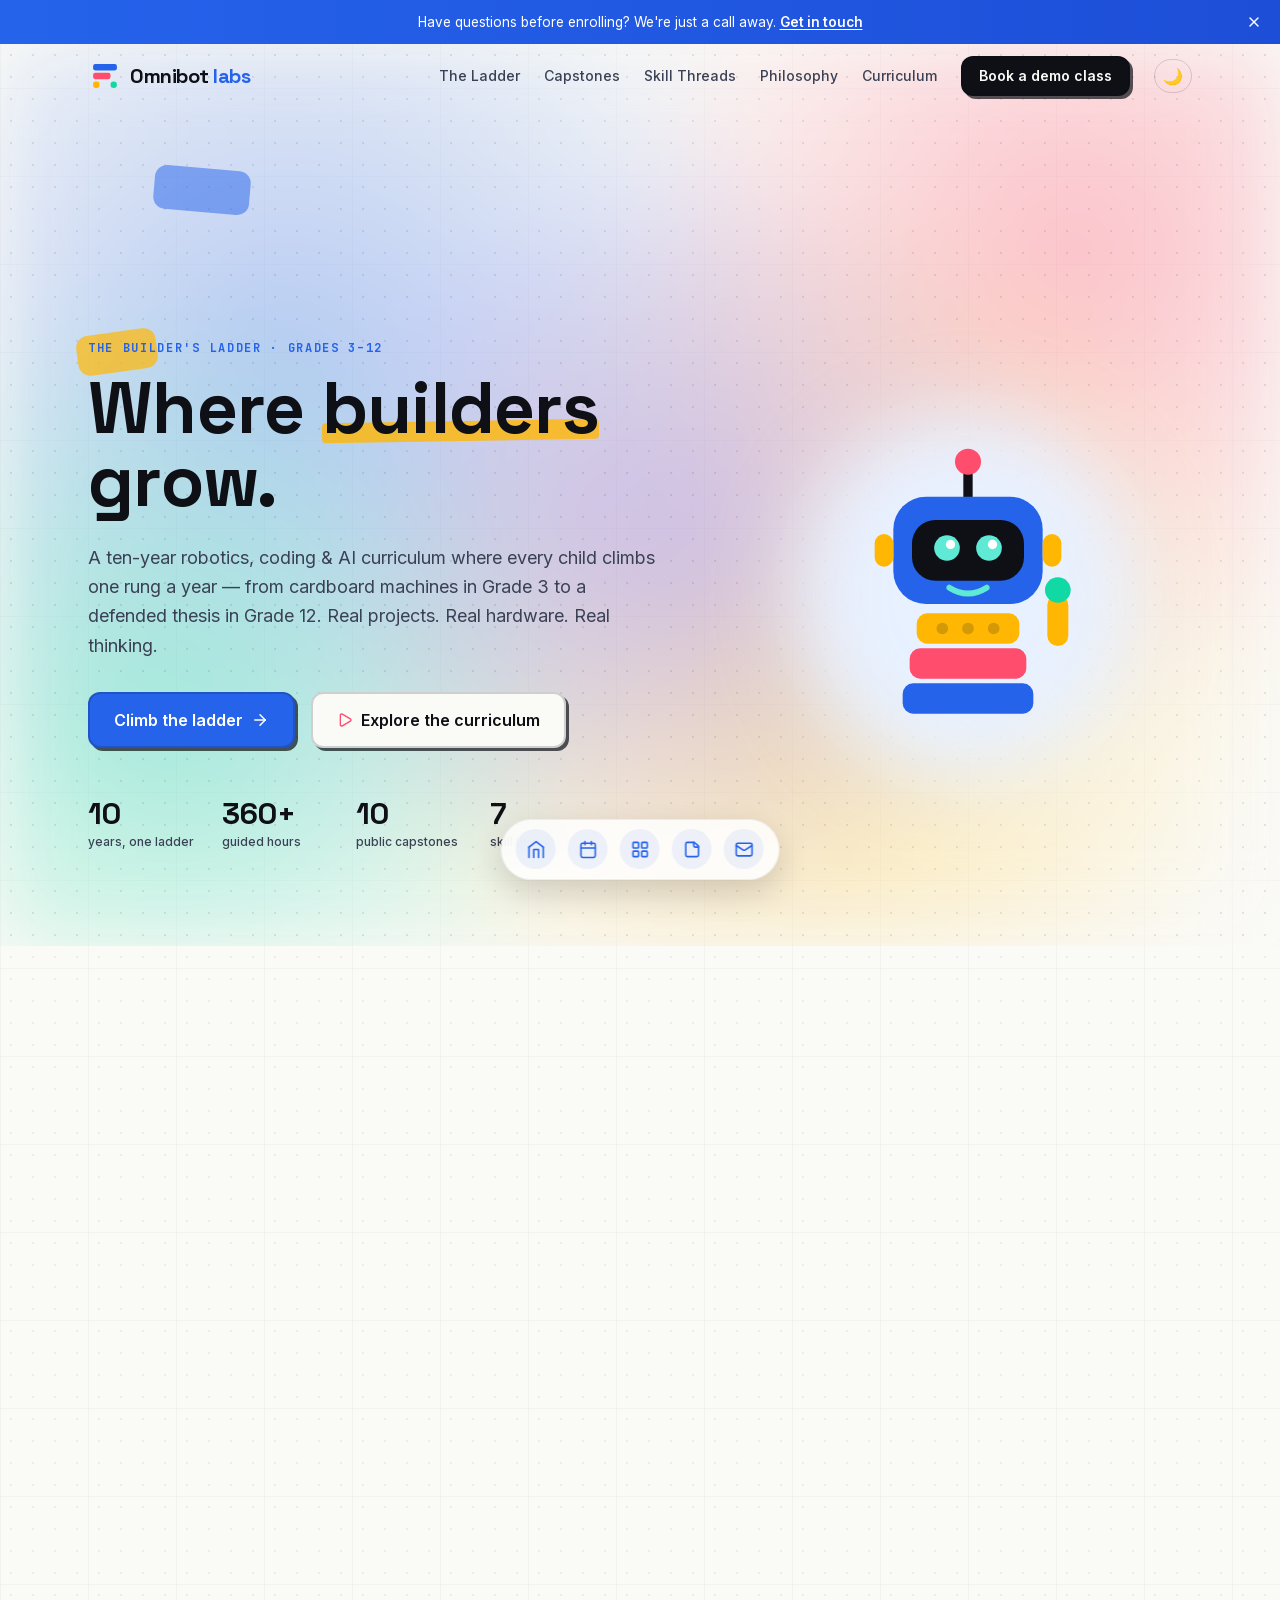
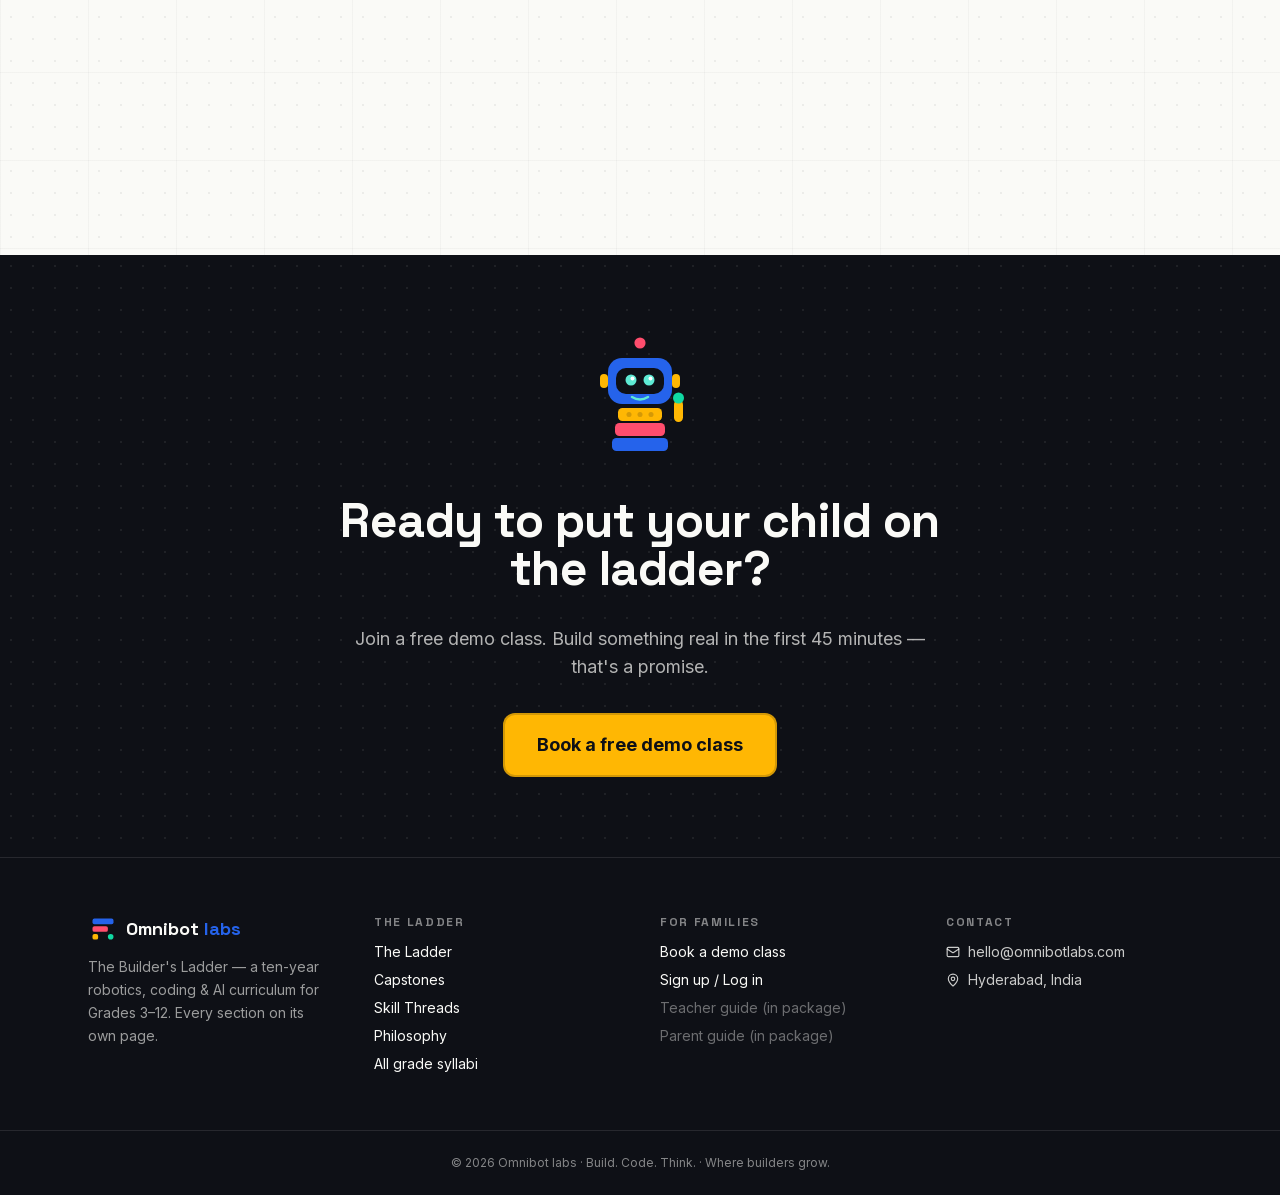
==== index.html @ ffc51681 "Deploy Omnibot Labs static site to GitHub Pages" ====
<!DOCTYPE html><html lang="en" class="__variable_f367f3 __variable_dd5b2f __variable_3c557b"><head><link rel="stylesheet" href="_next/static/css/2616ca26a6204063.css" data-precedence="next"><script src="_next/static/chunks/4bd1b696-c023c6e3521b1417.js" async=""></script><script src="_next/static/chunks/255-3981a3d1f3561bd8.js" async=""></script><script src="_next/static/chunks/main-app-8325d46b281e2127.js" async=""></script><script src="_next/static/chunks/994-e4ec6fe8ed0c762d.js" async=""></script><script src="_next/static/chunks/928-988fe9138e2d88b1.js" async=""></script><script src="_next/static/chunks/app/page-745e4ac3ae5cdc16.js" async=""></script><script src="_next/static/chunks/polyfills-42372ed130431b0a.js" nomodule=""></script><meta charset="utf-8"><meta name="viewport" content="width=device-width, initial-scale=1"><meta name="next-size-adjust" content=""><title>Omnibot labs — Where builders grow</title><meta name="description" content="The Builder's Ladder: a ten-year, project-based curriculum in robotics, coding, and AI for Grades 3–12. One rung a year, from cardboard machines to a defended thesis."><meta property="og:title" content="Omnibot labs — Where builders grow"><meta property="og:description" content="A ten-year, project-based robotics, coding &amp; AI curriculum for Grades 3–12."><meta property="og:type" content="website"><meta name="twitter:card" content="summary"><meta name="twitter:title" content="Omnibot labs — Where builders grow"><meta name="twitter:description" content="A ten-year, project-based robotics, coding &amp; AI curriculum for Grades 3–12."></head><body><script src="_next/static/chunks/webpack-8acbc0c32d87987b.js" id="_R_" async=""></script><script>(self.__next_f=self.__next_f||[]).push([0])</script><script>self.__next_f.push([1,"1:\"$Sreact.fragment\"\n2:I[9766,[],\"\"]\n3:I[8924,[],\"\"]\n4:I[2083,[\"994\",\"static/chunks/994-e4ec6fe8ed0c762d.js\",\"928\",\"static/chunks/928-988fe9138e2d88b1.js\",\"974\",\"static/chunks/app/page-745e4ac3ae5cdc16.js\"],\"Navbar\"]\n5:I[4056,[\"994\",\"static/chunks/994-e4ec6fe8ed0c762d.js\",\"928\",\"static/chunks/928-988fe9138e2d88b1.js\",\"974\",\"static/chunks/app/page-745e4ac3ae5cdc16.js\"],\"Hero\"]\n6:I[45,[\"994\",\"static/chunks/994-e4ec6fe8ed0c762d.js\",\"928\",\"static/chunks/928-988fe9138e2d88b1.js\",\"974\",\"static/chunks/app/page-745e4ac3ae5cdc16.js\"],\"default\"]\n11:I[7150,[],\"\"]\n:HL[\"/_next/static/media/36966cca54120369-s.p.woff2\",\"font\",{\"crossOrigin\":\"\",\"type\":\"font/woff2\"}]\n:HL[\"/_next/static/media/bb3ef058b751a6ad-s.p.woff2\",\"font\",{\"crossOrigin\":\"\",\"type\":\"font/woff2\"}]\n:HL[\"/_next/static/media/e4af272ccee01ff0-s.p.woff2\",\"font\",{\"crossOrigin\":\"\",\"type\":\"font/woff2\"}]\n:HL[\"/_next/static/css/2616ca26a6204063.css\",\"style\"]\n"])</script><script>self.__next_f.push([1,"0:{\"P\":null,\"b\":\"CKjxOpUQmmUmgqZlaySxe\",\"p\":\"\",\"c\":[\"\",\"\"],\"i\":false,\"f\":[[[\"\",{\"children\":[\"__PAGE__\",{}]},\"$undefined\",\"$undefined\",true],[\"\",[\"$\",\"$1\",\"c\",{\"children\":[[[\"$\",\"link\",\"0\",{\"rel\":\"stylesheet\",\"href\":\"/_next/static/css/2616ca26a6204063.css\",\"precedence\":\"next\",\"crossOrigin\":\"$undefined\",\"nonce\":\"$undefined\"}]],[\"$\",\"html\",null,{\"lang\":\"en\",\"className\":\"__variable_f367f3 __variable_dd5b2f __variable_3c557b\",\"children\":[\"$\",\"body\",null,{\"children\":[\"$\",\"$L2\",null,{\"parallelRouterKey\":\"children\",\"error\":\"$undefined\",\"errorStyles\":\"$undefined\",\"errorScripts\":\"$undefined\",\"template\":[\"$\",\"$L3\",null,{}],\"templateStyles\":\"$undefined\",\"templateScripts\":\"$undefined\",\"notFound\":[[[\"$\",\"title\",null,{\"children\":\"404: This page could not be found.\"}],[\"$\",\"div\",null,{\"style\":{\"fontFamily\":\"system-ui,\\\"Segoe UI\\\",Roboto,Helvetica,Arial,sans-serif,\\\"Apple Color Emoji\\\",\\\"Segoe UI Emoji\\\"\",\"height\":\"100vh\",\"textAlign\":\"center\",\"display\":\"flex\",\"flexDirection\":\"column\",\"alignItems\":\"center\",\"justifyContent\":\"center\"},\"children\":[\"$\",\"div\",null,{\"children\":[[\"$\",\"style\",null,{\"dangerouslySetInnerHTML\":{\"__html\":\"body{color:#000;background:#fff;margin:0}.next-error-h1{border-right:1px solid rgba(0,0,0,.3)}@media (prefers-color-scheme:dark){body{color:#fff;background:#000}.next-error-h1{border-right:1px solid rgba(255,255,255,.3)}}\"}}],[\"$\",\"h1\",null,{\"className\":\"next-error-h1\",\"style\":{\"display\":\"inline-block\",\"margin\":\"0 20px 0 0\",\"padding\":\"0 23px 0 0\",\"fontSize\":24,\"fontWeight\":500,\"verticalAlign\":\"top\",\"lineHeight\":\"49px\"},\"children\":404}],[\"$\",\"div\",null,{\"style\":{\"display\":\"inline-block\"},\"children\":[\"$\",\"h2\",null,{\"style\":{\"fontSize\":14,\"fontWeight\":400,\"lineHeight\":\"49px\",\"margin\":0},\"children\":\"This page could not be found.\"}]}]]}]}]],[]],\"forbidden\":\"$undefined\",\"unauthorized\":\"$undefined\"}]}]}]]}],{\"children\":[\"__PAGE__\",[\"$\",\"$1\",\"c\",{\"children\":[[[\"$\",\"$L4\",null,{}],[\"$\",\"main\",null,{\"children\":[[\"$\",\"$L5\",null,{}],[\"$\",\"section\",null,{\"className\":\"bg-studs py-20 sm:py-28\",\"children\":[\"$\",\"div\",null,{\"className\":\"mx-auto max-w-6xl px-4 sm:px-6\",\"children\":[[\"$\",\"p\",null,{\"className\":\"font-mono text-xs font-bold tracking-widest text-blue uppercase\",\"children\":\"Explore\"}],[\"$\",\"h2\",null,{\"className\":\"font-display mt-3 max-w-2xl text-4xl font-bold tracking-tight sm:text-5xl\",\"children\":\"Explore the whole ladder\"}],[\"$\",\"p\",null,{\"className\":\"mt-4 max-w-2xl text-lg text-ink-soft\",\"children\":\"Every section gets a page of its own — pick a rung, a capstone, a thread, a rule, or dive into the full syllabi.\"}],[\"$\",\"div\",null,{\"className\":\"mt-12 grid gap-5 sm:grid-cols-2 lg:grid-cols-3\",\"children\":[[[\"$\",\"a\",\"/ladder\",{\"href\":\"/ladder\",\"className\":\"group flex flex-col rounded-2xl border border-ink/8 bg-paper p-6 shadow-card transition-all hover:-translate-y-1 hover:shadow-block\",\"children\":[[\"$\",\"span\",null,{\"className\":\"inline-flex h-11 w-11 items-center justify-center rounded-xl bg-blue text-white\",\"children\":[\"$\",\"$L6\",null,{\"ref\":\"$undefined\",\"iconNode\":[[\"path\",{\"d\":\"M3 3v16a2 2 0 0 0 2 2h16\",\"key\":\"c24i48\"}],[\"path\",{\"d\":\"M18 17V9\",\"key\":\"2bz60n\"}],[\"path\",{\"d\":\"M13 17V5\",\"key\":\"1frdt8\"}],[\"path\",{\"d\":\"M8 17v-3\",\"key\":\"17ska0\"}]],\"className\":\"lucide-chart-column\",\"size\":22}]}],[\"$\",\"p\",null,{\"className\":\"font-mono mt-4 text-[11px] font-bold tracking-widest text-ink-soft uppercase\",\"children\":\"The curriculum in one glance\"}],[\"$\",\"h3\",null,{\"className\":\"font-display mt-1 flex items-center gap-2 text-xl font-bold\",\"children\":[\"The Ladder\",[\"$\",\"$L6\",null,{\"ref\":\"$undefined\",\"iconNode\":[[\"path\",{\"d\":\"M5 12h14\",\"key\":\"1ays0h\"}],[\"path\",{\"d\":\"m12 5 7 7-7 7\",\"key\":\"xquz4c\"}]],\"className\":\"lucide-arrow-right text-blue transition-transform group-hover:translate-x-1\",\"size\":17}]]}],[\"$\",\"p\",null,{\"className\":\"mt-2 text-sm leading-relaxed text-ink-soft\",\"children\":\"Ten clickable rungs, one per grade — from cardboard machines in Grade 3 to a defended thesis in Grade 12.\"}]]}],[\"$\",\"a\",\"/capstones\",{\"href\":\"/capstones\",\"className\":\"group flex flex-col rounded-2xl border border-ink/8 bg-paper p-6 shadow-card transition-all hover:-translate-y-1 hover:shadow-block\",\"children\":[[\"$\",\"span\",null,{\"className\":\"inline-flex h-11 w-11 items-center justify-center rounded-xl bg-coral text-white\",\"children\":[\"$\",\"$L6\",null,{\"ref\":\"$undefined\",\"iconNode\":[[\"path\",{\"d\":\"M10 14.66v1.626a2 2 0 0 1-.976 1.696A5 5 0 0 0 7 21.978\",\"key\":\"1n3hpd\"}],[\"path\",{\"d\":\"M14 14.66v1.626a2 2 0 0 0 .976 1.696A5 5 0 0 1 17 21.978\",\"key\":\"rfe1zi\"}],[\"path\",{\"d\":\"M18 9h1.5a1 1 0 0 0 0-5H18\",\"key\":\"7xy6bh\"}],[\"path\",{\"d\":\"M4 22h16\",\"key\":\"57wxv0\"}],[\"path\",{\"d\":\"M6 9a6 6 0 0 0 12 0V3a1 1 0 0 0-1-1H7a1 1 0 0 0-1 1z\",\"key\":\"1mhfuq\"}],[\"path\",{\"d\":\"M6 9H4.5a1 1 0 0 1 0-5H6\",\"key\":\"tex48p\"}]],\"className\":\"lucide-trophy\",\"size\":22}]}],\"$L7\",\"$L8\",\"$L9\"]}],\"$La\",\"$Lb\",\"$Lc\"],\"$Ld\"]}]]}]}]]}],\"$Le\"],null,\"$Lf\"]}],{},null,false]},null,false],\"$L10\",false]],\"m\":\"$undefined\",\"G\":[\"$11\",[]],\"s\":false,\"S\":true}\n"])</script><script>self.__next_f.push([1,"12:I[2340,[\"994\",\"static/chunks/994-e4ec6fe8ed0c762d.js\",\"928\",\"static/chunks/928-988fe9138e2d88b1.js\",\"974\",\"static/chunks/app/page-745e4ac3ae5cdc16.js\"],\"Footer\"]\n13:I[4431,[],\"OutletBoundary\"]\n15:I[5278,[],\"AsyncMetadataOutlet\"]\n17:I[4431,[],\"ViewportBoundary\"]\n19:I[4431,[],\"MetadataBoundary\"]\n1a:\"$Sreact.suspense\"\n7:[\"$\",\"p\",null,{\"className\":\"font-mono mt-4 text-[11px] font-bold tracking-widest text-ink-soft uppercase\",\"children\":\"Every year ships\"}]\n8:[\"$\",\"h3\",null,{\"className\":\"font-display mt-1 flex items-center gap-2 text-xl font-bold\",\"children\":[\"Capstones\",[\"$\",\"$L6\",null,{\"ref\":\"$undefined\",\"iconNode\":\"$0:f:0:1:2:children:1:props:children:0:1:props:children:1:props:children:props:children:3:props:children:0:0:props:children:2:props:children:1:props:iconNode\",\"className\":\"lucide-arrow-right text-blue transition-transform group-hover:translate-x-1\",\"size\":17}]]}]\n9:[\"$\",\"p\",null,{\"className\":\"mt-2 text-sm leading-relaxed text-ink-soft\",\"children\":\"Ten years, ten public capstones. Family demo days, league matches, client launches, thesis defenses.\"}]\n"])</script><script>self.__next_f.push([1,"a:[\"$\",\"a\",\"/threads\",{\"href\":\"/threads\",\"className\":\"group flex flex-col rounded-2xl border border-ink/8 bg-paper p-6 shadow-card transition-all hover:-translate-y-1 hover:shadow-block\",\"children\":[[\"$\",\"span\",null,{\"className\":\"inline-flex h-11 w-11 items-center justify-center rounded-xl bg-ink text-paper\",\"children\":[\"$\",\"$L6\",null,{\"ref\":\"$undefined\",\"iconNode\":[[\"path\",{\"d\":\"M15 6a9 9 0 0 0-9 9V3\",\"key\":\"1cii5b\"}],[\"circle\",{\"cx\":\"18\",\"cy\":\"6\",\"r\":\"3\",\"key\":\"1h7g24\"}],[\"circle\",{\"cx\":\"6\",\"cy\":\"18\",\"r\":\"3\",\"key\":\"fqmcym\"}]],\"className\":\"lucide-git-branch\",\"size\":22}]}],[\"$\",\"p\",null,{\"className\":\"font-mono mt-4 text-[11px] font-bold tracking-widest text-ink-soft uppercase\",\"children\":\"The spiral, made visible\"}],[\"$\",\"h3\",null,{\"className\":\"font-display mt-1 flex items-center gap-2 text-xl font-bold\",\"children\":[\"Skill Threads\",[\"$\",\"$L6\",null,{\"ref\":\"$undefined\",\"iconNode\":\"$0:f:0:1:2:children:1:props:children:0:1:props:children:1:props:children:props:children:3:props:children:0:0:props:children:2:props:children:1:props:iconNode\",\"className\":\"lucide-arrow-right text-blue transition-transform group-hover:translate-x-1\",\"size\":17}]]}],[\"$\",\"p\",null,{\"className\":\"mt-2 text-sm leading-relaxed text-ink-soft\",\"children\":\"Seven threads braided across ten grades — each returns every year, one rung deeper. No knowledge cliffs.\"}]]}]\n"])</script><script>self.__next_f.push([1,"b:[\"$\",\"a\",\"/philosophy\",{\"href\":\"/philosophy\",\"className\":\"group flex flex-col rounded-2xl border border-ink/8 bg-paper p-6 shadow-card transition-all hover:-translate-y-1 hover:shadow-block\",\"children\":[[\"$\",\"span\",null,{\"className\":\"inline-flex h-11 w-11 items-center justify-center rounded-xl bg-amber text-ink\",\"children\":[\"$\",\"$L6\",null,{\"ref\":\"$undefined\",\"iconNode\":[[\"circle\",{\"cx\":\"12\",\"cy\":\"12\",\"r\":\"10\",\"key\":\"1mglay\"}],[\"path\",{\"d\":\"m16.24 7.76-1.804 5.411a2 2 0 0 1-1.265 1.265L7.76 16.24l1.804-5.411a2 2 0 0 1 1.265-1.265z\",\"key\":\"9ktpf1\"}]],\"className\":\"lucide-compass\",\"size\":22}]}],[\"$\",\"p\",null,{\"className\":\"font-mono mt-4 text-[11px] font-bold tracking-widest text-ink-soft uppercase\",\"children\":\"Pedagogy, not vibes\"}],[\"$\",\"h3\",null,{\"className\":\"font-display mt-1 flex items-center gap-2 text-xl font-bold\",\"children\":[\"Philosophy\",[\"$\",\"$L6\",null,{\"ref\":\"$undefined\",\"iconNode\":\"$0:f:0:1:2:children:1:props:children:0:1:props:children:1:props:children:props:children:3:props:children:0:0:props:children:2:props:children:1:props:iconNode\",\"className\":\"lucide-arrow-right text-blue transition-transform group-hover:translate-x-1\",\"size\":17}]]}],[\"$\",\"p\",null,{\"className\":\"mt-2 text-sm leading-relaxed text-ink-soft\",\"children\":\"Six rules we never break — make first, name later; one new tool per semester; every year ships.\"}]]}]\n"])</script><script>self.__next_f.push([1,"c:[\"$\",\"a\",\"/curriculum\",{\"href\":\"/curriculum\",\"className\":\"group flex flex-col rounded-2xl border border-ink/8 bg-paper p-6 shadow-card transition-all hover:-translate-y-1 hover:shadow-block\",\"children\":[[\"$\",\"span\",null,{\"className\":\"inline-flex h-11 w-11 items-center justify-center rounded-xl bg-blue text-white\",\"children\":[\"$\",\"$L6\",null,{\"ref\":\"$undefined\",\"iconNode\":[[\"path\",{\"d\":\"M12 7v14\",\"key\":\"1akyts\"}],[\"path\",{\"d\":\"M3 18a1 1 0 0 1-1-1V4a1 1 0 0 1 1-1h5a4 4 0 0 1 4 4 4 4 0 0 1 4-4h5a1 1 0 0 1 1 1v13a1 1 0 0 1-1 1h-6a3 3 0 0 0-3 3 3 3 0 0 0-3-3z\",\"key\":\"ruj8y\"}]],\"className\":\"lucide-book-open\",\"size\":22}]}],[\"$\",\"p\",null,{\"className\":\"font-mono mt-4 text-[11px] font-bold tracking-widest text-ink-soft uppercase\",\"children\":\"Grade by grade\"}],[\"$\",\"h3\",null,{\"className\":\"font-display mt-1 flex items-center gap-2 text-xl font-bold\",\"children\":[\"Curriculum\",[\"$\",\"$L6\",null,{\"ref\":\"$undefined\",\"iconNode\":\"$0:f:0:1:2:children:1:props:children:0:1:props:children:1:props:children:props:children:3:props:children:0:0:props:children:2:props:children:1:props:iconNode\",\"className\":\"lucide-arrow-right text-blue transition-transform group-hover:translate-x-1\",\"size\":17}]]}],[\"$\",\"p\",null,{\"className\":\"mt-2 text-sm leading-relaxed text-ink-soft\",\"children\":\"All ten one-year syllabi — big questions, units, new tools, and the capstone every student ships.\"}]]}]\n"])</script><script>self.__next_f.push([1,"d:[\"$\",\"a\",null,{\"href\":\"/signup\",\"className\":\"group flex flex-col justify-between rounded-2xl bg-amber p-6 shadow-block transition-all hover:-translate-y-1\",\"children\":[[\"$\",\"span\",null,{\"className\":\"inline-flex h-11 w-11 items-center justify-center rounded-xl bg-ink text-amber\",\"children\":[\"$\",\"$L6\",null,{\"ref\":\"$undefined\",\"iconNode\":[[\"path\",{\"d\":\"M16 19h6\",\"key\":\"xwg31i\"}],[\"path\",{\"d\":\"M16 2v4\",\"key\":\"4m81vk\"}],[\"path\",{\"d\":\"M19 16v6\",\"key\":\"tddt3s\"}],[\"path\",{\"d\":\"M21 12.598V6a2 2 0 0 0-2-2H5a2 2 0 0 0-2 2v14a2 2 0 0 0 2 2h8.5\",\"key\":\"1glfrc\"}],[\"path\",{\"d\":\"M3 10h18\",\"key\":\"8toen8\"}],[\"path\",{\"d\":\"M8 2v4\",\"key\":\"1cmpym\"}]],\"className\":\"lucide-calendar-plus\",\"size\":22}]}],[\"$\",\"div\",null,{\"className\":\"mt-6\",\"children\":[[\"$\",\"p\",null,{\"className\":\"font-mono text-[11px] font-bold tracking-widest text-ink/60 uppercase\",\"children\":\"Skip the reading\"}],[\"$\",\"h3\",null,{\"className\":\"font-display flex items-center gap-2 text-xl font-bold\",\"children\":[\"Book a demo class\",[\"$\",\"$L6\",null,{\"ref\":\"$undefined\",\"iconNode\":\"$0:f:0:1:2:children:1:props:children:0:1:props:children:1:props:children:props:children:3:props:children:0:0:props:children:2:props:children:1:props:iconNode\",\"className\":\"lucide-arrow-right transition-transform group-hover:translate-x-1\",\"size\":17}]]}],[\"$\",\"p\",null,{\"className\":\"mt-2 text-sm leading-relaxed text-ink/70\",\"children\":\"Build something real in the first 45 minutes — that's a promise.\"}]]}]]}]\n"])</script><script>self.__next_f.push([1,"e:[\"$\",\"$L12\",null,{}]\nf:[\"$\",\"$L13\",null,{\"children\":[\"$L14\",[\"$\",\"$L15\",null,{\"promise\":\"$@16\"}]]}]\n10:[\"$\",\"$1\",\"h\",{\"children\":[null,[[\"$\",\"$L17\",null,{\"children\":\"$L18\"}],[\"$\",\"meta\",null,{\"name\":\"next-size-adjust\",\"content\":\"\"}]],[\"$\",\"$L19\",null,{\"children\":[\"$\",\"div\",null,{\"hidden\":true,\"children\":[\"$\",\"$1a\",null,{\"fallback\":null,\"children\":\"$L1b\"}]}]}]]}]\n"])</script><script>self.__next_f.push([1,"18:[[\"$\",\"meta\",\"0\",{\"charSet\":\"utf-8\"}],[\"$\",\"meta\",\"1\",{\"name\":\"viewport\",\"content\":\"width=device-width, initial-scale=1\"}]]\n14:null\n"])</script><script>self.__next_f.push([1,"16:{\"metadata\":[[\"$\",\"title\",\"0\",{\"children\":\"Omnibot labs — Where builders grow\"}],[\"$\",\"meta\",\"1\",{\"name\":\"description\",\"content\":\"The Builder's Ladder: a ten-year, project-based curriculum in robotics, coding, and AI for Grades 3–12. One rung a year, from cardboard machines to a defended thesis.\"}],[\"$\",\"meta\",\"2\",{\"property\":\"og:title\",\"content\":\"Omnibot labs — Where builders grow\"}],[\"$\",\"meta\",\"3\",{\"property\":\"og:description\",\"content\":\"A ten-year, project-based robotics, coding \u0026 AI curriculum for Grades 3–12.\"}],[\"$\",\"meta\",\"4\",{\"property\":\"og:type\",\"content\":\"website\"}],[\"$\",\"meta\",\"5\",{\"name\":\"twitter:card\",\"content\":\"summary\"}],[\"$\",\"meta\",\"6\",{\"name\":\"twitter:title\",\"content\":\"Omnibot labs — Where builders grow\"}],[\"$\",\"meta\",\"7\",{\"name\":\"twitter:description\",\"content\":\"A ten-year, project-based robotics, coding \u0026 AI curriculum for Grades 3–12.\"}]],\"error\":null,\"digest\":\"$undefined\"}\n"])</script><script>self.__next_f.push([1,"1b:\"$16:metadata\"\n"])</script><div hidden=""></div><header class="fixed inset-x-0 top-0 z-50 transition-all duration-300 bg-transparent"><nav class="mx-auto flex h-16 max-w-6xl items-center justify-between px-4 sm:px-6"><a class="flex items-center gap-2" aria-label="Omnibot labs home" href="index.html"><svg viewBox="0 0 160 160" width="34" height="34" aria-hidden="true"><g transform="translate(24,24)"><rect x="0" y="0" width="112" height="30" rx="10" fill="#2563eb"></rect><rect x="0" y="41" width="82" height="30" rx="10" fill="#ff4d6d"></rect><rect x="0" y="82" width="30" height="30" rx="10" fill="#ffb703"></rect><circle cx="97" cy="97" r="15" fill="#10d9a3"></circle></g></svg><span class="font-display text-xl font-bold tracking-tight">Omnibot <span class="text-blue">labs</span></span></a><div class="hidden items-center gap-6 lg:flex"><a class="text-sm font-medium text-ink-soft transition-colors hover:text-ink" href="ladder.html">The Ladder</a><a class="text-sm font-medium text-ink-soft transition-colors hover:text-ink" href="capstones.html">Capstones</a><a class="text-sm font-medium text-ink-soft transition-colors hover:text-ink" href="threads.html">Skill Threads</a><a class="text-sm font-medium text-ink-soft transition-colors hover:text-ink" href="philosophy.html">Philosophy</a><a class="text-sm font-medium text-ink-soft transition-colors hover:text-ink" href="curriculum.html">Curriculum</a><a class="btn-block rounded-xl bg-ink px-4 py-2 text-sm font-semibold text-paper" href="signup.html">Book a demo class</a><button type="button" aria-label="Toggle dark mode" class="rounded-full border border-ink/15 px-2 py-1 text-base leading-none">🌙</button></div><button class="lg:hidden" aria-expanded="false" aria-label="Open menu"><svg xmlns="http://www.w3.org/2000/svg" width="24" height="24" viewBox="0 0 24 24" fill="none" stroke="currentColor" stroke-width="2" stroke-linecap="round" stroke-linejoin="round" class="lucide lucide-menu" aria-hidden="true"><path d="M4 5h16"></path><path d="M4 12h16"></path><path d="M4 19h16"></path></svg></button></nav></header><main><section class="bg-studs relative overflow-hidden pt-28 pb-16 sm:pt-36 sm:pb-24"><div class="mx-auto grid max-w-6xl items-center gap-12 px-4 sm:px-6 lg:grid-cols-[1.15fr_0.85fr]"><div><p class="font-mono text-xs font-bold tracking-widest text-blue uppercase" style="opacity: 1; transform: none;">The Builder's Ladder · Grades 3–12</p><h1 class="font-display mt-4 text-5xl leading-[1.02] font-bold tracking-tight sm:text-6xl lg:text-7xl" style="opacity: 1; transform: none;">Where <span class="relative inline-block"><span class="relative z-10">builders</span><span aria-hidden="true" class="absolute inset-x-0 bottom-1 z-0 h-4 -rotate-1 rounded bg-amber/80 sm:h-5"></span></span> grow.</h1><p class="mt-6 max-w-xl text-lg leading-relaxed text-ink-soft" style="opacity: 1; transform: none;">A ten-year robotics, coding &amp; AI curriculum where every child climbs one rung a year — from cardboard machines in Grade 3 to a defended thesis in Grade 12. Real projects. Real hardware. Real thinking.</p><div class="mt-8 flex flex-wrap items-center gap-4" style="opacity: 1; transform: none;"><a class="btn-block inline-flex items-center gap-2 rounded-xl bg-blue px-6 py-3.5 font-semibold text-white" href="ladder.html">Climb the ladder <svg xmlns="http://www.w3.org/2000/svg" width="18" height="18" viewBox="0 0 24 24" fill="none" stroke="currentColor" stroke-width="2" stroke-linecap="round" stroke-linejoin="round" class="lucide lucide-arrow-right" aria-hidden="true"><path d="M5 12h14"></path><path d="m12 5 7 7-7 7"></path></svg></a><a class="btn-block inline-flex items-center gap-2 rounded-xl border-2 border-ink/15 bg-paper px-6 py-3.5 font-semibold" href="curriculum.html"><svg xmlns="http://www.w3.org/2000/svg" width="16" height="16" viewBox="0 0 24 24" fill="none" stroke="currentColor" stroke-width="2" stroke-linecap="round" stroke-linejoin="round" class="lucide lucide-play text-coral" aria-hidden="true"><path d="M5 5a2 2 0 0 1 3.008-1.728l11.997 6.998a2 2 0 0 1 .003 3.458l-12 7A2 2 0 0 1 5 19z"></path></svg> Explore the curriculum</a></div><dl class="mt-12 grid max-w-lg grid-cols-2 gap-6 sm:grid-cols-4" style="opacity: 1;"><div><dt class="sr-only">years, one ladder</dt><dd class="font-display text-3xl font-bold text-ink">10</dd><dd class="mt-0.5 text-xs font-medium text-ink-soft">years, one ladder</dd></div><div><dt class="sr-only">guided hours</dt><dd class="font-display text-3xl font-bold text-ink">360+</dd><dd class="mt-0.5 text-xs font-medium text-ink-soft">guided hours</dd></div><div><dt class="sr-only">public capstones</dt><dd class="font-display text-3xl font-bold text-ink">10</dd><dd class="mt-0.5 text-xs font-medium text-ink-soft">public capstones</dd></div><div><dt class="sr-only">skill threads</dt><dd class="font-display text-3xl font-bold text-ink">7</dd><dd class="mt-0.5 text-xs font-medium text-ink-soft">skill threads</dd></div></dl></div><div class="relative mx-auto" style="opacity: 1; transform: none;"><div class="absolute -inset-8 -z-10 rounded-full bg-sky blur-2xl"></div><svg viewBox="0 0 240 260" width="280" height="303.3333333333333" class="animate-float" role="img" aria-label="Funzo, the Omnibot labs robot mascot"><line x1="120" y1="46" x2="120" y2="22" stroke="#0e1016" stroke-width="8" stroke-linecap="round"></line><circle cx="120" cy="16" r="10" fill="#ff4d6d"></circle><rect x="56" y="46" width="128" height="92" rx="28" fill="#2563eb"></rect><rect x="72" y="66" width="96" height="52" rx="20" fill="#0e1016"></rect><g style="transform-origin: 50% 88px;"><circle cx="102" cy="90" r="11" fill="#5eead4"></circle><circle cx="138" cy="90" r="11" fill="#5eead4"></circle><circle cx="105" cy="87" r="4" fill="#ffffff"></circle><circle cx="141" cy="87" r="4" fill="#ffffff"></circle></g><rect x="40" y="78" width="16" height="28" rx="8" fill="#ffb703"></rect><rect x="184" y="78" width="16" height="28" rx="8" fill="#ffb703"></rect><path d="M104 124 q16 10 32 0" stroke="#5eead4" stroke-width="5" fill="none" stroke-linecap="round"></path><rect x="76" y="146" width="88" height="26" rx="9" fill="#ffb703"></rect><rect x="70" y="176" width="100" height="26" rx="9" fill="#ff4d6d"></rect><rect x="64" y="206" width="112" height="26" rx="9" fill="#2563eb"></rect><circle cx="98" cy="159" r="5" fill="#0e1016" opacity="0.18"></circle><circle cx="120" cy="159" r="5" fill="#0e1016" opacity="0.18"></circle><circle cx="142" cy="159" r="5" fill="#0e1016" opacity="0.18"></circle><g style="transform-origin: 196px 160px;"><rect x="188" y="130" width="18" height="44" rx="9" fill="#ffb703"></rect><circle cx="197" cy="126" r="11" fill="#10d9a3"></circle></g></svg></div></div></section><section class="bg-studs py-20 sm:py-28"><div class="mx-auto max-w-6xl px-4 sm:px-6"><p class="font-mono text-xs font-bold tracking-widest text-blue uppercase">Explore</p><h2 class="font-display mt-3 max-w-2xl text-4xl font-bold tracking-tight sm:text-5xl">Explore the whole ladder</h2><p class="mt-4 max-w-2xl text-lg text-ink-soft">Every section gets a page of its own — pick a rung, a capstone, a thread, a rule, or dive into the full syllabi.</p><div class="mt-12 grid gap-5 sm:grid-cols-2 lg:grid-cols-3"><a href="ladder.html" class="group flex flex-col rounded-2xl border border-ink/8 bg-paper p-6 shadow-card transition-all hover:-translate-y-1 hover:shadow-block"><span class="inline-flex h-11 w-11 items-center justify-center rounded-xl bg-blue text-white"><svg xmlns="http://www.w3.org/2000/svg" width="22" height="22" viewBox="0 0 24 24" fill="none" stroke="currentColor" stroke-width="2" stroke-linecap="round" stroke-linejoin="round" class="lucide lucide-chart-column" aria-hidden="true"><path d="M3 3v16a2 2 0 0 0 2 2h16"></path><path d="M18 17V9"></path><path d="M13 17V5"></path><path d="M8 17v-3"></path></svg></span><p class="font-mono mt-4 text-[11px] font-bold tracking-widest text-ink-soft uppercase">The curriculum in one glance</p><h3 class="font-display mt-1 flex items-center gap-2 text-xl font-bold">The Ladder<svg xmlns="http://www.w3.org/2000/svg" width="17" height="17" viewBox="0 0 24 24" fill="none" stroke="currentColor" stroke-width="2" stroke-linecap="round" stroke-linejoin="round" class="lucide lucide-arrow-right text-blue transition-transform group-hover:translate-x-1" aria-hidden="true"><path d="M5 12h14"></path><path d="m12 5 7 7-7 7"></path></svg></h3><p class="mt-2 text-sm leading-relaxed text-ink-soft">Ten clickable rungs, one per grade — from cardboard machines in Grade 3 to a defended thesis in Grade 12.</p></a><a href="capstones.html" class="group flex flex-col rounded-2xl border border-ink/8 bg-paper p-6 shadow-card transition-all hover:-translate-y-1 hover:shadow-block"><span class="inline-flex h-11 w-11 items-center justify-center rounded-xl bg-coral text-white"><svg xmlns="http://www.w3.org/2000/svg" width="22" height="22" viewBox="0 0 24 24" fill="none" stroke="currentColor" stroke-width="2" stroke-linecap="round" stroke-linejoin="round" class="lucide lucide-trophy" aria-hidden="true"><path d="M10 14.66v1.626a2 2 0 0 1-.976 1.696A5 5 0 0 0 7 21.978"></path><path d="M14 14.66v1.626a2 2 0 0 0 .976 1.696A5 5 0 0 1 17 21.978"></path><path d="M18 9h1.5a1 1 0 0 0 0-5H18"></path><path d="M4 22h16"></path><path d="M6 9a6 6 0 0 0 12 0V3a1 1 0 0 0-1-1H7a1 1 0 0 0-1 1z"></path><path d="M6 9H4.5a1 1 0 0 1 0-5H6"></path></svg></span><p class="font-mono mt-4 text-[11px] font-bold tracking-widest text-ink-soft uppercase">Every year ships</p><h3 class="font-display mt-1 flex items-center gap-2 text-xl font-bold">Capstones<svg xmlns="http://www.w3.org/2000/svg" width="17" height="17" viewBox="0 0 24 24" fill="none" stroke="currentColor" stroke-width="2" stroke-linecap="round" stroke-linejoin="round" class="lucide lucide-arrow-right text-blue transition-transform group-hover:translate-x-1" aria-hidden="true"><path d="M5 12h14"></path><path d="m12 5 7 7-7 7"></path></svg></h3><p class="mt-2 text-sm leading-relaxed text-ink-soft">Ten years, ten public capstones. Family demo days, league matches, client launches, thesis defenses.</p></a><a href="threads.html" class="group flex flex-col rounded-2xl border border-ink/8 bg-paper p-6 shadow-card transition-all hover:-translate-y-1 hover:shadow-block"><span class="inline-flex h-11 w-11 items-center justify-center rounded-xl bg-ink text-paper"><svg xmlns="http://www.w3.org/2000/svg" width="22" height="22" viewBox="0 0 24 24" fill="none" stroke="currentColor" stroke-width="2" stroke-linecap="round" stroke-linejoin="round" class="lucide lucide-git-branch" aria-hidden="true"><path d="M15 6a9 9 0 0 0-9 9V3"></path><circle cx="18" cy="6" r="3"></circle><circle cx="6" cy="18" r="3"></circle></svg></span><p class="font-mono mt-4 text-[11px] font-bold tracking-widest text-ink-soft uppercase">The spiral, made visible</p><h3 class="font-display mt-1 flex items-center gap-2 text-xl font-bold">Skill Threads<svg xmlns="http://www.w3.org/2000/svg" width="17" height="17" viewBox="0 0 24 24" fill="none" stroke="currentColor" stroke-width="2" stroke-linecap="round" stroke-linejoin="round" class="lucide lucide-arrow-right text-blue transition-transform group-hover:translate-x-1" aria-hidden="true"><path d="M5 12h14"></path><path d="m12 5 7 7-7 7"></path></svg></h3><p class="mt-2 text-sm leading-relaxed text-ink-soft">Seven threads braided across ten grades — each returns every year, one rung deeper. No knowledge cliffs.</p></a><a href="philosophy.html" class="group flex flex-col rounded-2xl border border-ink/8 bg-paper p-6 shadow-card transition-all hover:-translate-y-1 hover:shadow-block"><span class="inline-flex h-11 w-11 items-center justify-center rounded-xl bg-amber text-ink"><svg xmlns="http://www.w3.org/2000/svg" width="22" height="22" viewBox="0 0 24 24" fill="none" stroke="currentColor" stroke-width="2" stroke-linecap="round" stroke-linejoin="round" class="lucide lucide-compass" aria-hidden="true"><circle cx="12" cy="12" r="10"></circle><path d="m16.24 7.76-1.804 5.411a2 2 0 0 1-1.265 1.265L7.76 16.24l1.804-5.411a2 2 0 0 1 1.265-1.265z"></path></svg></span><p class="font-mono mt-4 text-[11px] font-bold tracking-widest text-ink-soft uppercase">Pedagogy, not vibes</p><h3 class="font-display mt-1 flex items-center gap-2 text-xl font-bold">Philosophy<svg xmlns="http://www.w3.org/2000/svg" width="17" height="17" viewBox="0 0 24 24" fill="none" stroke="currentColor" stroke-width="2" stroke-linecap="round" stroke-linejoin="round" class="lucide lucide-arrow-right text-blue transition-transform group-hover:translate-x-1" aria-hidden="true"><path d="M5 12h14"></path><path d="m12 5 7 7-7 7"></path></svg></h3><p class="mt-2 text-sm leading-relaxed text-ink-soft">Six rules we never break — make first, name later; one new tool per semester; every year ships.</p></a><a href="curriculum.html" class="group flex flex-col rounded-2xl border border-ink/8 bg-paper p-6 shadow-card transition-all hover:-translate-y-1 hover:shadow-block"><span class="inline-flex h-11 w-11 items-center justify-center rounded-xl bg-blue text-white"><svg xmlns="http://www.w3.org/2000/svg" width="22" height="22" viewBox="0 0 24 24" fill="none" stroke="currentColor" stroke-width="2" stroke-linecap="round" stroke-linejoin="round" class="lucide lucide-book-open" aria-hidden="true"><path d="M12 7v14"></path><path d="M3 18a1 1 0 0 1-1-1V4a1 1 0 0 1 1-1h5a4 4 0 0 1 4 4 4 4 0 0 1 4-4h5a1 1 0 0 1 1 1v13a1 1 0 0 1-1 1h-6a3 3 0 0 0-3 3 3 3 0 0 0-3-3z"></path></svg></span><p class="font-mono mt-4 text-[11px] font-bold tracking-widest text-ink-soft uppercase">Grade by grade</p><h3 class="font-display mt-1 flex items-center gap-2 text-xl font-bold">Curriculum<svg xmlns="http://www.w3.org/2000/svg" width="17" height="17" viewBox="0 0 24 24" fill="none" stroke="currentColor" stroke-width="2" stroke-linecap="round" stroke-linejoin="round" class="lucide lucide-arrow-right text-blue transition-transform group-hover:translate-x-1" aria-hidden="true"><path d="M5 12h14"></path><path d="m12 5 7 7-7 7"></path></svg></h3><p class="mt-2 text-sm leading-relaxed text-ink-soft">All ten one-year syllabi — big questions, units, new tools, and the capstone every student ships.</p></a><a href="signup.html" class="group flex flex-col justify-between rounded-2xl bg-amber p-6 shadow-block transition-all hover:-translate-y-1"><span class="inline-flex h-11 w-11 items-center justify-center rounded-xl bg-ink text-amber"><svg xmlns="http://www.w3.org/2000/svg" width="22" height="22" viewBox="0 0 24 24" fill="none" stroke="currentColor" stroke-width="2" stroke-linecap="round" stroke-linejoin="round" class="lucide lucide-calendar-plus" aria-hidden="true"><path d="M16 19h6"></path><path d="M16 2v4"></path><path d="M19 16v6"></path><path d="M21 12.598V6a2 2 0 0 0-2-2H5a2 2 0 0 0-2 2v14a2 2 0 0 0 2 2h8.5"></path><path d="M3 10h18"></path><path d="M8 2v4"></path></svg></span><div class="mt-6"><p class="font-mono text-[11px] font-bold tracking-widest text-ink/60 uppercase">Skip the reading</p><h3 class="font-display flex items-center gap-2 text-xl font-bold">Book a demo class<svg xmlns="http://www.w3.org/2000/svg" width="17" height="17" viewBox="0 0 24 24" fill="none" stroke="currentColor" stroke-width="2" stroke-linecap="round" stroke-linejoin="round" class="lucide lucide-arrow-right transition-transform group-hover:translate-x-1" aria-hidden="true"><path d="M5 12h14"></path><path d="m12 5 7 7-7 7"></path></svg></h3><p class="mt-2 text-sm leading-relaxed text-ink/70">Build something real in the first 45 minutes — that's a promise.</p></div></a></div></div></section></main><footer class="bg-ink text-paper"><div class="bg-studs-dark border-b border-paper/10"><div class="mx-auto flex max-w-6xl flex-col items-center gap-8 px-4 py-16 text-center sm:px-6 sm:py-20"><svg viewBox="0 0 240 260" width="120" height="130" role="img" aria-label="Funzo, the Omnibot labs robot mascot"><line x1="120" y1="46" x2="120" y2="22" stroke="#0e1016" stroke-width="8" stroke-linecap="round"></line><circle cx="120" cy="16" r="10" fill="#ff4d6d"></circle><rect x="56" y="46" width="128" height="92" rx="28" fill="#2563eb"></rect><rect x="72" y="66" width="96" height="52" rx="20" fill="#0e1016"></rect><g style="transform-origin: 50% 88px;"><circle cx="102" cy="90" r="11" fill="#5eead4"></circle><circle cx="138" cy="90" r="11" fill="#5eead4"></circle><circle cx="105" cy="87" r="4" fill="#ffffff"></circle><circle cx="141" cy="87" r="4" fill="#ffffff"></circle></g><rect x="40" y="78" width="16" height="28" rx="8" fill="#ffb703"></rect><rect x="184" y="78" width="16" height="28" rx="8" fill="#ffb703"></rect><path d="M104 124 q16 10 32 0" stroke="#5eead4" stroke-width="5" fill="none" stroke-linecap="round"></path><rect x="76" y="146" width="88" height="26" rx="9" fill="#ffb703"></rect><rect x="70" y="176" width="100" height="26" rx="9" fill="#ff4d6d"></rect><rect x="64" y="206" width="112" height="26" rx="9" fill="#2563eb"></rect><circle cx="98" cy="159" r="5" fill="#0e1016" opacity="0.18"></circle><circle cx="120" cy="159" r="5" fill="#0e1016" opacity="0.18"></circle><circle cx="142" cy="159" r="5" fill="#0e1016" opacity="0.18"></circle><g style="transform-origin: 196px 160px;"><rect x="188" y="130" width="18" height="44" rx="9" fill="#ffb703"></rect><circle cx="197" cy="126" r="11" fill="#10d9a3"></circle></g></svg><h2 class="font-display max-w-2xl text-4xl font-bold tracking-tight sm:text-5xl">Ready to put your child on the ladder?</h2><p class="max-w-xl text-lg text-paper/70">Join a free demo class. Build something real in the first 45 minutes — that's a promise.</p><a class="btn-block rounded-xl bg-amber px-8 py-4 text-lg font-bold text-ink" href="signup.html">Book a free demo class</a></div></div><div class="mx-auto grid max-w-6xl gap-10 px-4 py-14 sm:grid-cols-2 sm:px-6 lg:grid-cols-4"><div><div class="flex items-center gap-2"><svg viewBox="0 0 160 160" width="30" height="30" aria-hidden="true"><g transform="translate(24,24)"><rect x="0" y="0" width="112" height="30" rx="10" fill="#2563eb"></rect><rect x="0" y="41" width="82" height="30" rx="10" fill="#ff4d6d"></rect><rect x="0" y="82" width="30" height="30" rx="10" fill="#ffb703"></rect><circle cx="97" cy="97" r="15" fill="#10d9a3"></circle></g></svg><span class="font-display text-lg font-bold">Omnibot <span class="text-blue">labs</span></span></div><p class="mt-3 max-w-xs text-sm leading-relaxed text-paper/60">The Builder's Ladder — a ten-year robotics, coding &amp; AI curriculum for Grades 3–12. Every section on its own page.</p></div><nav aria-label="Curriculum"><h3 class="font-mono text-xs font-bold tracking-widest text-paper/50 uppercase">The Ladder</h3><ul class="mt-3 space-y-2 text-sm"><li><a class="hover:text-amber" href="ladder.html">The Ladder</a></li><li><a class="hover:text-amber" href="capstones.html">Capstones</a></li><li><a class="hover:text-amber" href="threads.html">Skill Threads</a></li><li><a class="hover:text-amber" href="philosophy.html">Philosophy</a></li><li><a class="hover:text-amber" href="curriculum.html">All grade syllabi</a></li></ul></nav><nav aria-label="For families"><h3 class="font-mono text-xs font-bold tracking-widest text-paper/50 uppercase">For families</h3><ul class="mt-3 space-y-2 text-sm"><li><a class="hover:text-amber" href="signup.html">Book a demo class</a></li><li><a class="hover:text-amber" href="signup.html">Sign up / Log in</a></li><li><span class="text-paper/40">Teacher guide (in package)</span></li><li><span class="text-paper/40">Parent guide (in package)</span></li></ul></nav><div><h3 class="font-mono text-xs font-bold tracking-widest text-paper/50 uppercase">Contact</h3><ul class="mt-3 space-y-2 text-sm text-paper/80"><li class="flex items-center gap-2"><svg xmlns="http://www.w3.org/2000/svg" width="14" height="14" viewBox="0 0 24 24" fill="none" stroke="currentColor" stroke-width="2" stroke-linecap="round" stroke-linejoin="round" class="lucide lucide-mail" aria-hidden="true"><path d="m22 7-8.991 5.727a2 2 0 0 1-2.009 0L2 7"></path><rect x="2" y="4" width="20" height="16" rx="2"></rect></svg> hello@omnibotlabs.com</li><li class="flex items-center gap-2"><svg xmlns="http://www.w3.org/2000/svg" width="14" height="14" viewBox="0 0 24 24" fill="none" stroke="currentColor" stroke-width="2" stroke-linecap="round" stroke-linejoin="round" class="lucide lucide-map-pin" aria-hidden="true"><path d="M20 10c0 4.993-5.539 10.193-7.399 11.799a1 1 0 0 1-1.202 0C9.539 20.193 4 14.993 4 10a8 8 0 0 1 16 0"></path><circle cx="12" cy="10" r="3"></circle></svg> Hyderabad, India</li></ul></div></div><div class="border-t border-paper/10 py-6 text-center text-xs text-paper/50">© 2026 Omnibot labs · Build. Code. Think. · Where builders grow.</div></footer><next-route-announcer style="position: absolute;"><template shadowrootmode="open"><div aria-live="assertive" id="__next-route-announcer__" role="alert" style="position: absolute; border: 0px; height: 1px; margin: -1px; padding: 0px; width: 1px; clip: rect(0px, 0px, 0px, 0px); overflow: hidden; white-space: nowrap; overflow-wrap: normal;"></div></template></next-route-announcer><style>
.reveal-io{opacity:0;transform:translateY(14px);transition:opacity .5s cubic-bezier(.16,1,.3,1),transform .5s cubic-bezier(.16,1,.3,1)}
.reveal-io.is-in{opacity:1;transform:translateY(0)}
.reveal-io.reveal-stagger>*{opacity:0;transform:translateY(10px);transition:opacity .45s cubic-bezier(.16,1,.3,1),transform .45s cubic-bezier(.16,1,.3,1)}
.reveal-io.reveal-stagger.is-in>*{opacity:1;transform:translateY(0)}
@media (prefers-reduced-motion:reduce){
.reveal-io,.reveal-io.reveal-stagger>*{opacity:1!important;transform:none!important;transition:none!important}
}
</style>
<script>
(function(){
var io=null;
if('IntersectionObserver' in window){
io=new IntersectionObserver(function(entries){
entries.forEach(function(entry){
if(entry.isIntersecting){
entry.target.classList.add('is-in');
io.unobserve(entry.target);
}
});
},{threshold:0.12,rootMargin:'0px 0px -8% 0px'});
}
function tag(s){
if(s.dataset.revealTagged)return;
s.dataset.revealTagged='1';
s.classList.add('reveal-io');
var grid=s.querySelector(':scope > div > div.grid, :scope > div.grid');
if(grid && grid.children.length>1){
grid.classList.add('reveal-stagger');
Array.prototype.forEach.call(grid.children,function(child,ci){
child.style.transitionDelay=(ci*60)+'ms';
});
}
if(io){io.observe(s);}else{s.classList.add('is-in');}
}
function scan(){
document.querySelectorAll('main section, main > div > section').forEach(tag);
}
scan();
var mo=new MutationObserver(function(){scan();});
mo.observe(document.body,{childList:true,subtree:true});
[300,800,1500,3000].forEach(function(ms){setTimeout(scan,ms);});
})();
</script><style>
.spotlight-card{position:relative}
.spotlight-card::before{content:'';position:absolute;inset:0;border-radius:inherit;padding:1px;background:radial-gradient(240px circle at var(--mx,50%) var(--my,50%),rgba(37,99,235,.55),transparent 62%);-webkit-mask:linear-gradient(#000 0 0) content-box,linear-gradient(#000 0 0);-webkit-mask-composite:xor;mask-composite:exclude;opacity:0;transition:opacity .3s ease;pointer-events:none;z-index:1}
.spotlight-card:hover::before{opacity:1}
.magnetic-btn{transition:transform .25s cubic-bezier(.16,1,.3,1),box-shadow .25s ease;will-change:transform}
@media (prefers-reduced-motion:reduce){
.spotlight-card::before{display:none}
.magnetic-btn{transition:none!important}
}
</style>
<script>
(function(){
var reduce=window.matchMedia('(prefers-reduced-motion: reduce)').matches;
var canHover=window.matchMedia('(hover:hover) and (pointer:fine)').matches;
if(reduce||!canHover)return;
function tagCards(){
document.querySelectorAll('[class*="shadow-card"]').forEach(function(card){
if(card.dataset.spotTagged)return;
card.dataset.spotTagged='1';
card.classList.add('spotlight-card');
card.addEventListener('pointermove',function(e){
var r=card.getBoundingClientRect();
card.style.setProperty('--mx',(e.clientX-r.left)+'px');
card.style.setProperty('--my',(e.clientY-r.top)+'px');
});
});
}
function tagButtons(){
document.querySelectorAll('.btn-block').forEach(function(btn){
if(btn.dataset.magTagged)return;
btn.dataset.magTagged='1';
btn.classList.add('magnetic-btn');
btn.addEventListener('pointermove',function(e){
var r=btn.getBoundingClientRect();
var mx=(e.clientX-r.left-r.width/2)*.16;
var my=(e.clientY-r.top-r.height/2)*.24;
btn.style.transform='translate('+mx.toFixed(1)+'px,'+my.toFixed(1)+'px)';
});
btn.addEventListener('pointerleave',function(){btn.style.transform='';});
});
}
function scan(){tagCards();tagButtons();}
scan();
var mo=new MutationObserver(function(){scan();});
mo.observe(document.body,{childList:true,subtree:true});
[300,800,1500,3000].forEach(function(ms){setTimeout(scan,ms);});
})();
</script><style>
/* Sticky announcement banner */
#promo-banner{position:fixed;top:0;left:0;right:0;z-index:90;display:flex;align-items:center;justify-content:center;gap:1rem;min-height:2.75rem;padding:.55rem 2.5rem;background:linear-gradient(90deg,#2563eb,#1d4ed8);color:#fff;text-align:center;font-size:.85rem;transform:translateY(-100%);opacity:0;transition:transform .35s cubic-bezier(.16,1,.3,1),opacity .35s ease}
#promo-banner.is-shown{transform:translateY(0);opacity:1}
#promo-banner a{color:#fff;text-decoration:underline;text-underline-offset:2px;font-weight:600}
#promo-banner .banner-close{position:absolute;right:.75rem;top:50%;transform:translateY(-50%);width:1.75rem;height:1.75rem;display:flex;align-items:center;justify-content:center;color:#fff;background:transparent;border:0;cursor:pointer;border-radius:9999px}
#promo-banner .banner-close:hover{background:rgba(255,255,255,.15)}
@media (prefers-reduced-motion:reduce){#promo-banner{transition:none}}

/* Shrinking / pill navbar on scroll */
header nav{transition:all .35s cubic-bezier(.16,1,.3,1)}
header.nav-shrink nav{max-width:46rem;margin:.5rem auto 0;padding:.5rem 1.25rem;border-radius:9999px;background:rgba(255,255,255,.85);backdrop-filter:blur(14px);-webkit-backdrop-filter:blur(14px);box-shadow:0 10px 30px rgba(15,15,20,.12)}
html.dark header.nav-shrink nav{background:rgba(14,16,22,.85);box-shadow:0 10px 30px rgba(0,0,0,.4)}
@media (prefers-reduced-motion:reduce){header nav{transition:none}}

/* Floating dock */
#floating-dock{position:fixed;left:50%;bottom:1.25rem;transform:translateX(-50%);z-index:60;display:flex;align-items:flex-end;gap:.75rem;padding:.6rem .9rem;border-radius:9999px;background:rgba(255,255,255,.85);backdrop-filter:blur(14px);-webkit-backdrop-filter:blur(14px);box-shadow:0 12px 32px rgba(15,15,20,.16);border:1px solid rgba(15,15,20,.06)}
html.dark #floating-dock{background:rgba(14,16,22,.85);border-color:rgba(255,255,255,.08);box-shadow:0 12px 32px rgba(0,0,0,.5)}
#floating-dock a{position:relative;display:flex;align-items:center;justify-content:center;width:2.5rem;height:2.5rem;border-radius:9999px;background:rgba(37,99,235,.08);color:#2563eb;transition:transform .2s cubic-bezier(.16,1,.3,1);flex-shrink:0}
html.dark #floating-dock a{background:rgba(96,165,250,.14);color:#93c5fd}
#floating-dock a:hover,#floating-dock a:focus-visible{transform:translateY(-6px) scale(1.12)}
#floating-dock a .dock-tip{position:absolute;bottom:calc(100% + .5rem);left:50%;transform:translateX(-50%) translateY(4px);white-space:nowrap;font-size:.7rem;font-weight:600;padding:.2rem .5rem;border-radius:.4rem;background:#0e1016;color:#fff;opacity:0;pointer-events:none;transition:opacity .18s ease,transform .18s ease}
#floating-dock a:hover .dock-tip,#floating-dock a:focus-visible .dock-tip{opacity:1;transform:translateX(-50%) translateY(0)}
@media (prefers-reduced-motion:reduce){#floating-dock a{transition:none}#floating-dock a:hover,#floating-dock a:focus-visible{transform:none}}
@media (max-width:640px){#floating-dock{gap:.5rem;padding:.5rem .6rem}#floating-dock a{width:2.15rem;height:2.15rem}}

/* Brief multi-step boot loader */
#boot-loader{position:fixed;inset:0;z-index:100;display:flex;align-items:center;justify-content:center;background:rgba(250,249,246,.97);opacity:1;transition:opacity .4s ease}
html.dark #boot-loader{background:rgba(10,11,15,.97)}
#boot-loader.is-hidden{opacity:0;pointer-events:none}
#boot-loader ol{list-style:none;margin:0;padding:0;display:flex;flex-direction:column;gap:.6rem;font-family:inherit}
#boot-loader li{display:flex;align-items:center;gap:.6rem;font-size:.95rem;color:#8a8578;opacity:.35;transform:translateY(4px);transition:opacity .3s ease,transform .3s ease,color .3s ease}
#boot-loader li.is-active{opacity:1;transform:translateY(0);color:#0e1016;font-weight:600}
html.dark #boot-loader li.is-active{color:#f4f2ec}
#boot-loader li svg{flex-shrink:0}
@media (prefers-reduced-motion:reduce){#boot-loader,#boot-loader li{transition:none}}

/* Glowing border effect for dark surfaces */
.glow-box{position:relative}
.glow-box::after{content:'';position:absolute;inset:0;border-radius:inherit;padding:1px;opacity:0;pointer-events:none;transition:opacity .3s ease;background:conic-gradient(from calc(var(--glow-angle,0) * 1deg) at 50% 50%,#dd7bbb,#d79f1e,#5a922c,#4c7894,#dd7bbb);-webkit-mask:linear-gradient(#000 0 0) content-box,linear-gradient(#000 0 0);-webkit-mask-composite:xor;mask-composite:exclude}
.glow-box.glow-active::after{opacity:1}
@media (prefers-reduced-motion:reduce){.glow-box::after{display:none}}
</style>
<script>
(function(){
/* ---- Boot loader (brief, once per session) ---- */
(function(){
if(sessionStorage.getItem('omnibot-booted')==='1')return;
var steps=['Booting up the lab…','Calibrating sensors…','Loading builder profiles…','Ready.'];
var wrap=document.createElement('div');
wrap.id='boot-loader';
var ol=document.createElement('ol');
steps.forEach(function(text){
var li=document.createElement('li');
li.innerHTML='<svg width="18" height="18" viewBox="0 0 24 24" fill="none" stroke="currentColor" stroke-width="2" stroke-linecap="round" stroke-linejoin="round"><path d="M9 12.75 11.25 15 15 9.75M21 12a9 9 0 1 1-18 0 9 9 0 0 1 18 0Z"></path></svg><span>'+text+'</span>';
ol.appendChild(li);
});
wrap.appendChild(ol);
document.body.appendChild(wrap);
var items=ol.querySelectorAll('li');
var i=0;
function step(){
items.forEach(function(el,idx){el.classList.toggle('is-active',idx===i);});
i++;
if(i<items.length){setTimeout(step,260);}
else{
setTimeout(function(){
wrap.classList.add('is-hidden');
sessionStorage.setItem('omnibot-booted','1');
setTimeout(function(){wrap.remove();},450);
},260);
}
}
requestAnimationFrame(step);
})();

/* ---- Sticky announcement banner ---- */
function layoutOffsets(){
var banner=document.getElementById('promo-banner');
var header=document.querySelector('header');
var main=document.querySelector('main');
var h=(banner && banner.isConnected)?banner.offsetHeight:0;
if(header)header.style.top=h+'px';
if(main)main.style.marginTop=h+'px';
}
function setupBanner(){
if(document.getElementById('promo-banner'))return;
if(sessionStorage.getItem('omnibot-banner-dismissed')==='1')return;
var b=document.createElement('div');
b.id='promo-banner';
b.innerHTML='<span>Have questions before enrolling? We\'re just a call away. <a href="mailto:hello@omnibotlabs.com">Get in touch</a></span><button type="button" class="banner-close" aria-label="Dismiss announcement"><svg width="16" height="16" viewBox="0 0 24 24" fill="none" stroke="currentColor" stroke-width="2" stroke-linecap="round" stroke-linejoin="round"><line x1="18" y1="6" x2="6" y2="18"></line><line x1="6" y1="6" x2="18" y2="18"></line></svg></button>';
document.body.insertBefore(b,document.body.firstChild);
requestAnimationFrame(function(){requestAnimationFrame(function(){b.classList.add('is-shown');layoutOffsets();});});
b.querySelector('.banner-close').addEventListener('click',function(){
b.classList.remove('is-shown');
sessionStorage.setItem('omnibot-banner-dismissed','1');
layoutOffsets();
setTimeout(function(){b.remove();},350);
});
window.addEventListener('resize',layoutOffsets);
}

/* ---- Shrinking navbar (IntersectionObserver, no scroll listener) ---- */
function setupShrink(){
var header=document.querySelector('header');
if(!header||header.dataset.shrinkSetup)return;
header.dataset.shrinkSetup='1';
var sentinel=document.createElement('div');
sentinel.setAttribute('aria-hidden','true');
sentinel.style.cssText='position:absolute;top:100px;left:0;width:1px;height:1px;pointer-events:none';
document.body.insertBefore(sentinel,document.body.firstChild);
if('IntersectionObserver' in window){
var io=new IntersectionObserver(function(entries){
entries.forEach(function(entry){header.classList.toggle('nav-shrink',!entry.isIntersecting);});
});
io.observe(sentinel);
}
}

/* ---- Gallery nav link ---- */
function addGalleryLink(){
if(document.querySelector('header nav a[href="gallery.html"]'))return;
var curriculum=document.querySelector('header nav a[href="curriculum.html"]');
if(curriculum){
var a=document.createElement('a');
a.href='gallery.html';
a.className=curriculum.className;
a.textContent='Gallery';
curriculum.insertAdjacentElement('afterend',a);
}
}

/* ---- Floating dock ---- */
function setupDock(){
if(document.getElementById('floating-dock'))return;
var links=[
{title:'Home',href:'index.html',icon:'<path d="m3 9 9-7 9 7"></path><path d="M9 22V12h6v10"></path><path d="M21 22V9"></path><path d="M3 22V9"></path>'},
{title:'Curriculum',href:'curriculum.html',icon:'<rect x="3" y="4" width="18" height="18" rx="2"></rect><path d="M16 2v4"></path><path d="M8 2v4"></path><path d="M3 10h18"></path>'},
{title:'Capstones',href:'capstones.html',icon:'<rect x="3" y="3" width="7" height="7" rx="1"></rect><rect x="14" y="3" width="7" height="7" rx="1"></rect><rect x="3" y="14" width="7" height="7" rx="1"></rect><rect x="14" y="14" width="7" height="7" rx="1"></rect>'},
{title:'Threads',href:'threads.html',icon:'<path d="M4 17V5a2 2 0 0 1 2-2h8.5L20 7.5V19a2 2 0 0 1-2 2H6a2 2 0 0 1-2-2Z"></path><path d="M14 3v4a2 2 0 0 0 2 2h4"></path>'},
{title:'Contact',href:'mailto:hello@omnibotlabs.com',icon:'<rect x="2" y="4" width="20" height="16" rx="2"></rect><path d="m22 7-8.97 5.7a1.94 1.94 0 0 1-2.06 0L2 7"></path>'}
];
var dock=document.createElement('div');
dock.id='floating-dock';
links.forEach(function(l){
var a=document.createElement('a');
a.href=l.href;
a.setAttribute('aria-label',l.title);
a.innerHTML='<svg width="19" height="19" viewBox="0 0 24 24" fill="none" stroke="currentColor" stroke-width="2" stroke-linecap="round" stroke-linejoin="round">'+l.icon+'</svg><span class="dock-tip">'+l.title+'</span>';
dock.appendChild(a);
});
document.body.appendChild(dock);
}

/* ---- Glow effect on dark CTA surfaces ---- */
var glowReduced=window.matchMedia('(prefers-reduced-motion: reduce)').matches;
function setupGlow(){
if(glowReduced)return;
document.querySelectorAll('[class*="bg-ink/40"], [class*="bg-studs-dark"], [class*="bg-ink "], [class$="bg-ink"]').forEach(function(box){
if(box.dataset.glowTagged)return;
box.dataset.glowTagged='1';
box.classList.add('glow-box');
box.addEventListener('pointermove',function(e){
var r=box.getBoundingClientRect();
var cx=r.left+r.width/2,cy=r.top+r.height/2;
var angle=(Math.atan2(e.clientY-cy,e.clientX-cx)*180/Math.PI)+90;
box.style.setProperty('--glow-angle',angle.toFixed(1));
box.classList.add('glow-active');
});
box.addEventListener('pointerleave',function(){box.classList.remove('glow-active');});
});
}

function scan(){setupBanner();setupShrink();addGalleryLink();setupDock();setupGlow();}
scan();
var mo=new MutationObserver(function(){scan();});
mo.observe(document.body,{childList:true,subtree:true});
[300,800,1500,3000].forEach(function(ms){setTimeout(scan,ms);});
})();
</script>
<style>
/* Sticky announcement banner */
#promo-banner{position:fixed;top:0;left:0;right:0;z-index:90;display:flex;align-items:center;justify-content:center;gap:1rem;min-height:2.75rem;padding:.55rem 2.5rem;background:linear-gradient(90deg,#2563eb,#1d4ed8);color:#fff;text-align:center;font-size:.85rem;transform:translateY(-100%);opacity:0;transition:transform .35s cubic-bezier(.16,1,.3,1),opacity .35s ease}
#promo-banner.is-shown{transform:translateY(0);opacity:1}
#promo-banner a{color:#fff;text-decoration:underline;text-underline-offset:2px;font-weight:600}
#promo-banner .banner-close{position:absolute;right:.75rem;top:50%;transform:translateY(-50%);width:1.75rem;height:1.75rem;display:flex;align-items:center;justify-content:center;color:#fff;background:transparent;border:0;cursor:pointer;border-radius:9999px}
#promo-banner .banner-close:hover{background:rgba(255,255,255,.15)}
@media (prefers-reduced-motion:reduce){#promo-banner{transition:none}}

/* Shrinking / pill navbar on scroll */
header nav{transition:all .35s cubic-bezier(.16,1,.3,1)}
header.nav-shrink nav{max-width:46rem;margin:.5rem auto 0;padding:.5rem 1.25rem;border-radius:9999px;background:rgba(255,255,255,.85);backdrop-filter:blur(14px);-webkit-backdrop-filter:blur(14px);box-shadow:0 10px 30px rgba(15,15,20,.12)}
html.dark header.nav-shrink nav{background:rgba(14,16,22,.85);box-shadow:0 10px 30px rgba(0,0,0,.4)}
@media (prefers-reduced-motion:reduce){header nav{transition:none}}

/* Floating dock */
#floating-dock{position:fixed;left:50%;bottom:1.25rem;transform:translateX(-50%);z-index:60;display:flex;align-items:flex-end;gap:.75rem;padding:.6rem .9rem;border-radius:9999px;background:rgba(255,255,255,.85);backdrop-filter:blur(14px);-webkit-backdrop-filter:blur(14px);box-shadow:0 12px 32px rgba(15,15,20,.16);border:1px solid rgba(15,15,20,.06)}
html.dark #floating-dock{background:rgba(14,16,22,.85);border-color:rgba(255,255,255,.08);box-shadow:0 12px 32px rgba(0,0,0,.5)}
#floating-dock a{position:relative;display:flex;align-items:center;justify-content:center;width:2.5rem;height:2.5rem;border-radius:9999px;background:rgba(37,99,235,.08);color:#2563eb;transition:transform .2s cubic-bezier(.16,1,.3,1);flex-shrink:0}
html.dark #floating-dock a{background:rgba(96,165,250,.14);color:#93c5fd}
#floating-dock a:hover,#floating-dock a:focus-visible{transform:translateY(-6px) scale(1.12)}
#floating-dock a .dock-tip{position:absolute;bottom:calc(100% + .5rem);left:50%;transform:translateX(-50%) translateY(4px);white-space:nowrap;font-size:.7rem;font-weight:600;padding:.2rem .5rem;border-radius:.4rem;background:#0e1016;color:#fff;opacity:0;pointer-events:none;transition:opacity .18s ease,transform .18s ease}
#floating-dock a:hover .dock-tip,#floating-dock a:focus-visible .dock-tip{opacity:1;transform:translateX(-50%) translateY(0)}
@media (prefers-reduced-motion:reduce){#floating-dock a{transition:none}#floating-dock a:hover,#floating-dock a:focus-visible{transform:none}}
@media (max-width:640px){#floating-dock{gap:.5rem;padding:.5rem .6rem}#floating-dock a{width:2.15rem;height:2.15rem}}

/* Brief multi-step boot loader */
#boot-loader{position:fixed;inset:0;z-index:100;display:flex;align-items:center;justify-content:center;background:rgba(250,249,246,.97);opacity:1;transition:opacity .4s ease}
html.dark #boot-loader{background:rgba(10,11,15,.97)}
#boot-loader.is-hidden{opacity:0;pointer-events:none}
#boot-loader ol{list-style:none;margin:0;padding:0;display:flex;flex-direction:column;gap:.6rem;font-family:inherit}
#boot-loader li{display:flex;align-items:center;gap:.6rem;font-size:.95rem;color:#8a8578;opacity:.35;transform:translateY(4px);transition:opacity .3s ease,transform .3s ease,color .3s ease}
#boot-loader li.is-active{opacity:1;transform:translateY(0);color:#0e1016;font-weight:600}
html.dark #boot-loader li.is-active{color:#f4f2ec}
#boot-loader li svg{flex-shrink:0}
@media (prefers-reduced-motion:reduce){#boot-loader,#boot-loader li{transition:none}}

/* Glowing border effect for dark surfaces */
.glow-box{position:relative}
.glow-box::after{content:'';position:absolute;inset:0;border-radius:inherit;padding:1px;opacity:0;pointer-events:none;transition:opacity .3s ease;background:conic-gradient(from calc(var(--glow-angle,0) * 1deg) at 50% 50%,#dd7bbb,#d79f1e,#5a922c,#4c7894,#dd7bbb);-webkit-mask:linear-gradient(#000 0 0) content-box,linear-gradient(#000 0 0);-webkit-mask-composite:xor;mask-composite:exclude}
.glow-box.glow-active::after{opacity:1}
@media (prefers-reduced-motion:reduce){.glow-box::after{display:none}}
</style>
<script>
(function(){
/* ---- Boot loader (brief, once per session) ---- */
(function(){
if(sessionStorage.getItem('omnibot-booted')==='1')return;
var steps=['Booting up the lab…','Calibrating sensors…','Loading builder profiles…','Ready.'];
var wrap=document.createElement('div');
wrap.id='boot-loader';
var ol=document.createElement('ol');
steps.forEach(function(text){
var li=document.createElement('li');
li.innerHTML='<svg width="18" height="18" viewBox="0 0 24 24" fill="none" stroke="currentColor" stroke-width="2" stroke-linecap="round" stroke-linejoin="round"><path d="M9 12.75 11.25 15 15 9.75M21 12a9 9 0 1 1-18 0 9 9 0 0 1 18 0Z"></path></svg><span>'+text+'</span>';
ol.appendChild(li);
});
wrap.appendChild(ol);
document.body.appendChild(wrap);
var items=ol.querySelectorAll('li');
var i=0;
function step(){
items.forEach(function(el,idx){el.classList.toggle('is-active',idx===i);});
i++;
if(i<items.length){setTimeout(step,260);}
else{
setTimeout(function(){
wrap.classList.add('is-hidden');
sessionStorage.setItem('omnibot-booted','1');
setTimeout(function(){wrap.remove();},450);
},260);
}
}
requestAnimationFrame(step);
})();

/* ---- Sticky announcement banner ---- */
function layoutOffsets(){
var banner=document.getElementById('promo-banner');
var header=document.querySelector('header');
var main=document.querySelector('main');
var h=(banner && banner.isConnected)?banner.offsetHeight:0;
if(header)header.style.top=h+'px';
if(main)main.style.marginTop=h+'px';
}
function setupBanner(){
if(document.getElementById('promo-banner'))return;
if(sessionStorage.getItem('omnibot-banner-dismissed')==='1')return;
var b=document.createElement('div');
b.id='promo-banner';
b.innerHTML='<span>Have questions before enrolling? We\'re just a call away. <a href="mailto:hello@omnibotlabs.com">Get in touch</a></span><button type="button" class="banner-close" aria-label="Dismiss announcement"><svg width="16" height="16" viewBox="0 0 24 24" fill="none" stroke="currentColor" stroke-width="2" stroke-linecap="round" stroke-linejoin="round"><line x1="18" y1="6" x2="6" y2="18"></line><line x1="6" y1="6" x2="18" y2="18"></line></svg></button>';
document.body.insertBefore(b,document.body.firstChild);
requestAnimationFrame(function(){requestAnimationFrame(function(){b.classList.add('is-shown');layoutOffsets();});});
b.querySelector('.banner-close').addEventListener('click',function(){
b.classList.remove('is-shown');
sessionStorage.setItem('omnibot-banner-dismissed','1');
layoutOffsets();
setTimeout(function(){b.remove();},350);
});
window.addEventListener('resize',layoutOffsets);
}

/* ---- Shrinking navbar (IntersectionObserver, no scroll listener) ---- */
function setupShrink(){
var header=document.querySelector('header');
if(!header||header.dataset.shrinkSetup)return;
header.dataset.shrinkSetup='1';
var sentinel=document.createElement('div');
sentinel.setAttribute('aria-hidden','true');
sentinel.style.cssText='position:absolute;top:100px;left:0;width:1px;height:1px;pointer-events:none';
document.body.insertBefore(sentinel,document.body.firstChild);
if('IntersectionObserver' in window){
var io=new IntersectionObserver(function(entries){
entries.forEach(function(entry){header.classList.toggle('nav-shrink',!entry.isIntersecting);});
});
io.observe(sentinel);
}
}

/* ---- Rename "Book a demo class" CTA to "Contact Us" ---- */
function renameCTA(){
document.querySelectorAll('a[href="signup.html"]').forEach(function(a){
if(a.textContent.trim()==='Book a demo class'){a.textContent='Contact Us';}
});
}

/* ---- Gallery nav link ---- */
function addGalleryLink(){
if(document.querySelector('header nav a[href="gallery.html"]'))return;
var curriculum=document.querySelector('header nav a[href="curriculum.html"]');
if(curriculum){
var a=document.createElement('a');
a.href='gallery.html';
a.className=curriculum.className;
a.textContent='Gallery';
curriculum.insertAdjacentElement('afterend',a);
}
}

/* ---- Floating dock ---- */
function setupDock(){
if(document.getElementById('floating-dock'))return;
var links=[
{title:'Home',href:'index.html',icon:'<path d="m3 9 9-7 9 7"></path><path d="M9 22V12h6v10"></path><path d="M21 22V9"></path><path d="M3 22V9"></path>'},
{title:'Curriculum',href:'curriculum.html',icon:'<rect x="3" y="4" width="18" height="18" rx="2"></rect><path d="M16 2v4"></path><path d="M8 2v4"></path><path d="M3 10h18"></path>'},
{title:'Capstones',href:'capstones.html',icon:'<rect x="3" y="3" width="7" height="7" rx="1"></rect><rect x="14" y="3" width="7" height="7" rx="1"></rect><rect x="3" y="14" width="7" height="7" rx="1"></rect><rect x="14" y="14" width="7" height="7" rx="1"></rect>'},
{title:'Threads',href:'threads.html',icon:'<path d="M4 17V5a2 2 0 0 1 2-2h8.5L20 7.5V19a2 2 0 0 1-2 2H6a2 2 0 0 1-2-2Z"></path><path d="M14 3v4a2 2 0 0 0 2 2h4"></path>'},
{title:'Contact',href:'mailto:hello@omnibotlabs.com',icon:'<rect x="2" y="4" width="20" height="16" rx="2"></rect><path d="m22 7-8.97 5.7a1.94 1.94 0 0 1-2.06 0L2 7"></path>'}
];
var dock=document.createElement('div');
dock.id='floating-dock';
links.forEach(function(l){
var a=document.createElement('a');
a.href=l.href;
a.setAttribute('aria-label',l.title);
a.innerHTML='<svg width="19" height="19" viewBox="0 0 24 24" fill="none" stroke="currentColor" stroke-width="2" stroke-linecap="round" stroke-linejoin="round">'+l.icon+'</svg><span class="dock-tip">'+l.title+'</span>';
dock.appendChild(a);
});
document.body.appendChild(dock);
}

/* ---- Glow effect on dark CTA surfaces ---- */
var glowReduced=window.matchMedia('(prefers-reduced-motion: reduce)').matches;
function setupGlow(){
if(glowReduced)return;
document.querySelectorAll('[class*="bg-ink/40"], [class*="bg-studs-dark"], [class*="bg-ink "], [class$="bg-ink"]').forEach(function(box){
if(box.dataset.glowTagged)return;
box.dataset.glowTagged='1';
box.classList.add('glow-box');
box.addEventListener('pointermove',function(e){
var r=box.getBoundingClientRect();
var cx=r.left+r.width/2,cy=r.top+r.height/2;
var angle=(Math.atan2(e.clientY-cy,e.clientX-cx)*180/Math.PI)+90;
box.style.setProperty('--glow-angle',angle.toFixed(1));
box.classList.add('glow-active');
});
box.addEventListener('pointerleave',function(){box.classList.remove('glow-active');});
});
}

function scan(){setupBanner();setupShrink();addGalleryLink();setupDock();setupGlow();renameCTA();}
scan();
var mo=new MutationObserver(function(){scan();});
mo.observe(document.body,{childList:true,subtree:true});
[300,800,1500,3000].forEach(function(ms){setTimeout(scan,ms);});
})();
</script>
<style>
.hero-gradient-bg{position:absolute;inset:0;overflow:hidden;z-index:0;pointer-events:none;border-radius:inherit}
.hero-gradient-bg canvas{position:absolute;inset:0;width:100%;height:100%;filter:blur(40px)}
.hero-gradient-host{position:relative;isolation:isolate}
.hero-gradient-host>*:not(.hero-gradient-bg){position:relative;z-index:1}
html.light .hero-gradient-bg{opacity:.55;mix-blend-mode:multiply}
html.dark .hero-gradient-bg{opacity:.6;mix-blend-mode:screen}
@media (prefers-reduced-motion:reduce){.hero-gradient-bg canvas{animation:none}}
</style>
<script>
(function(){
if(document.getElementById('hero-gradient-bg'))return;
var reduce=window.matchMedia('(prefers-reduced-motion: reduce)').matches;

var lightBlobs=[
{hex:'#2563eb',cx:.22,cy:.30,r:.42},
{hex:'#ff4d6d',cx:.78,cy:.22,r:.36},
{hex:'#ffb703',cx:.65,cy:.75,r:.38},
{hex:'#10d9a3',cx:.18,cy:.78,r:.34},
{hex:'#7c5cff',cx:.5,cy:.5,r:.30}
];
var darkBlobs=[
{hex:'#5b9bff',cx:.22,cy:.30,r:.42},
{hex:'#ff7086',cx:.78,cy:.22,r:.36},
{hex:'#ffc93c',cx:.65,cy:.75,r:.38},
{hex:'#2be3ab',cx:.18,cy:.78,r:.34},
{hex:'#a48bff',cx:.5,cy:.5,r:.30}
];

function isDark(){return document.documentElement.classList.contains('dark');}

function build(host){
var wrap=document.createElement('div');
wrap.className='hero-gradient-bg';
wrap.id='hero-gradient-bg';
var canvas=document.createElement('canvas');
wrap.appendChild(canvas);
host.classList.add('hero-gradient-host');
host.insertBefore(wrap,host.firstChild);
requestAnimationFrame(function(){start(canvas,host);});
}

function start(canvas,host){
var ctx=canvas.getContext('2d');
var w=0,h=0,t=0;
function resize(){
var r=host.getBoundingClientRect();
w=canvas.width=Math.max(1,r.width);
h=canvas.height=Math.max(1,r.height);
}
resize();
window.addEventListener('resize',resize);

function draw(){
t+=reduce?0:0.0035;
var blobs=isDark()?darkBlobs:lightBlobs;
ctx.clearRect(0,0,w,h);
ctx.fillStyle=isDark()?'#0e1016':'#fafaf7';
ctx.fillRect(0,0,w,h);
blobs.forEach(function(b,i){
var ang=t+i*1.7;
var x=(b.cx+Math.sin(ang)*0.06)*w;
var y=(b.cy+Math.cos(ang*0.8)*0.06)*h;
var rad=b.r*Math.max(w,h);
var g=ctx.createRadialGradient(x,y,0,x,y,rad);
g.addColorStop(0,b.hex+(isDark()?'cc':'99'));
g.addColorStop(1,b.hex+'00');
ctx.fillStyle=g;
ctx.beginPath();
ctx.arc(x,y,rad,0,Math.PI*2);
ctx.fill();
});
if(!reduce){requestAnimationFrame(draw);}
}
draw();
if(reduce){
var mo2=new MutationObserver(function(){draw();});
mo2.observe(document.documentElement,{attributes:true,attributeFilter:['class']});
}
}

function findHero(){
var main=document.querySelector('main');
if(!main)return null;
return main.querySelector('section, main > div > section');
}

function insert(){
if(document.getElementById('hero-gradient-bg'))return;
var hero=findHero();
if(!hero)return;
build(hero);
}
insert();
var mo=new MutationObserver(function(){insert();});
mo.observe(document.body,{childList:true,subtree:true});
[300,800,1500,3000].forEach(function(ms){setTimeout(insert,ms);});
})();
</script>
</body></html>
---- _next/static/css/2616ca26a6204063.css ----
@font-face{font-family:Inter;font-style:normal;font-weight:100 900;font-display:swap;src:url(../media/ba9851c3c22cd980-s.woff2.woff2) format("woff2");unicode-range:u+0460-052f,u+1c80-1c8a,u+20b4,u+2de0-2dff,u+a640-a69f,u+fe2e-fe2f}@font-face{font-family:Inter;font-style:normal;font-weight:100 900;font-display:swap;src:url(../media/21350d82a1f187e9-s.woff2.woff2) format("woff2");unicode-range:u+0301,u+0400-045f,u+0490-0491,u+04b0-04b1,u+2116}@font-face{font-family:Inter;font-style:normal;font-weight:100 900;font-display:swap;src:url(../media/c5fe6dc8356a8c31-s.woff2.woff2) format("woff2");unicode-range:u+1f??}@font-face{font-family:Inter;font-style:normal;font-weight:100 900;font-display:swap;src:url(../media/19cfc7226ec3afaa-s.woff2.woff2) format("woff2");unicode-range:u+0370-0377,u+037a-037f,u+0384-038a,u+038c,u+038e-03a1,u+03a3-03ff}@font-face{font-family:Inter;font-style:normal;font-weight:100 900;font-display:swap;src:url(../media/df0a9ae256c0569c-s.woff2.woff2) format("woff2");unicode-range:u+0102-0103,u+0110-0111,u+0128-0129,u+0168-0169,u+01a0-01a1,u+01af-01b0,u+0300-0301,u+0303-0304,u+0308-0309,u+0323,u+0329,u+1ea0-1ef9,u+20ab}@font-face{font-family:Inter;font-style:normal;font-weight:100 900;font-display:swap;src:url(../media/8e9860b6e62d6359-s.woff2.woff2) format("woff2");unicode-range:u+0100-02ba,u+02bd-02c5,u+02c7-02cc,u+02ce-02d7,u+02dd-02ff,u+0304,u+0308,u+0329,u+1d00-1dbf,u+1e00-1e9f,u+1ef2-1eff,u+2020,u+20a0-20ab,u+20ad-20c0,u+2113,u+2c60-2c7f,u+a720-a7ff}@font-face{font-family:Inter;font-style:normal;font-weight:100 900;font-display:swap;src:url(../media/e4af272ccee01ff0-s.p.woff2.woff2) format("woff2");unicode-range:u+00??,u+0131,u+0152-0153,u+02bb-02bc,u+02c6,u+02da,u+02dc,u+0304,u+0308,u+0329,u+2000-206f,u+20ac,u+2122,u+2191,u+2193,u+2212,u+2215,u+feff,u+fffd}@font-face{font-family:Inter Fallback;src:local("Arial");ascent-override:90.44%;descent-override:22.52%;line-gap-override:0.00%;size-adjust:107.12%}.__className_f367f3{font-family:Inter,Inter Fallback;font-style:normal}.__variable_f367f3{--font-inter:"Inter","Inter Fallback"}@font-face{font-family:Space Grotesk;font-style:normal;font-weight:300 700;font-display:swap;src:url(../media/e1aab0933260df4d-s.woff2.woff2) format("woff2");unicode-range:u+0102-0103,u+0110-0111,u+0128-0129,u+0168-0169,u+01a0-01a1,u+01af-01b0,u+0300-0301,u+0303-0304,u+0308-0309,u+0323,u+0329,u+1ea0-1ef9,u+20ab}@font-face{font-family:Space Grotesk;font-style:normal;font-weight:300 700;font-display:swap;src:url(../media/b7387a63dd068245-s.woff2.woff2) format("woff2");unicode-range:u+0100-02ba,u+02bd-02c5,u+02c7-02cc,u+02ce-02d7,u+02dd-02ff,u+0304,u+0308,u+0329,u+1d00-1dbf,u+1e00-1e9f,u+1ef2-1eff,u+2020,u+20a0-20ab,u+20ad-20c0,u+2113,u+2c60-2c7f,u+a720-a7ff}@font-face{font-family:Space Grotesk;font-style:normal;font-weight:300 700;font-display:swap;src:url(../media/36966cca54120369-s.p.woff2.woff2) format("woff2");unicode-range:u+00??,u+0131,u+0152-0153,u+02bb-02bc,u+02c6,u+02da,u+02dc,u+0304,u+0308,u+0329,u+2000-206f,u+20ac,u+2122,u+2191,u+2193,u+2212,u+2215,u+feff,u+fffd}@font-face{font-family:Space Grotesk Fallback;src:local("Arial");ascent-override:89.71%;descent-override:26.62%;line-gap-override:0.00%;size-adjust:109.69%}.__className_dd5b2f{font-family:Space Grotesk,Space Grotesk Fallback;font-style:normal}.__variable_dd5b2f{--font-space-grotesk:"Space Grotesk","Space Grotesk Fallback"}@font-face{font-family:JetBrains Mono;font-style:normal;font-weight:100 800;font-display:swap;src:url(../media/886030b0b59bc5a7-s.woff2.woff2) format("woff2");unicode-range:u+0460-052f,u+1c80-1c8a,u+20b4,u+2de0-2dff,u+a640-a69f,u+fe2e-fe2f}@font-face{font-family:JetBrains Mono;font-style:normal;font-weight:100 800;font-display:swap;src:url(../media/0aa834ed78bf6d07-s.woff2.woff2) format("woff2");unicode-range:u+0301,u+0400-045f,u+0490-0491,u+04b0-04b1,u+2116}@font-face{font-family:JetBrains Mono;font-style:normal;font-weight:100 800;font-display:swap;src:url(../media/67957d42bae0796d-s.woff2.woff2) format("woff2");unicode-range:u+0370-0377,u+037a-037f,u+0384-038a,u+038c,u+038e-03a1,u+03a3-03ff}@font-face{font-family:JetBrains Mono;font-style:normal;font-weight:100 800;font-display:swap;src:url(../media/f911b923c6adde36-s.woff2.woff2) format("woff2");unicode-range:u+0102-0103,u+0110-0111,u+0128-0129,u+0168-0169,u+01a0-01a1,u+01af-01b0,u+0300-0301,u+0303-0304,u+0308-0309,u+0323,u+0329,u+1ea0-1ef9,u+20ab}@font-face{font-family:JetBrains Mono;font-style:normal;font-weight:100 800;font-display:swap;src:url(../media/939c4f875ee75fbb-s.woff2.woff2) format("woff2");unicode-range:u+0100-02ba,u+02bd-02c5,u+02c7-02cc,u+02ce-02d7,u+02dd-02ff,u+0304,u+0308,u+0329,u+1d00-1dbf,u+1e00-1e9f,u+1ef2-1eff,u+2020,u+20a0-20ab,u+20ad-20c0,u+2113,u+2c60-2c7f,u+a720-a7ff}@font-face{font-family:JetBrains Mono;font-style:normal;font-weight:100 800;font-display:swap;src:url(../media/bb3ef058b751a6ad-s.p.woff2.woff2) format("woff2");unicode-range:u+00??,u+0131,u+0152-0153,u+02bb-02bc,u+02c6,u+02da,u+02dc,u+0304,u+0308,u+0329,u+2000-206f,u+20ac,u+2122,u+2191,u+2193,u+2212,u+2215,u+feff,u+fffd}@font-face{font-family:JetBrains Mono Fallback;src:local("Arial");ascent-override:75.79%;descent-override:22.29%;line-gap-override:0.00%;size-adjust:134.59%}.__className_3c557b{font-family:JetBrains Mono,JetBrains Mono Fallback;font-style:normal}.__variable_3c557b{--font-jetbrains:"JetBrains Mono","JetBrains Mono Fallback"}

/*! tailwindcss v4.3.3 | MIT License | https://tailwindcss.com */@layer properties{@supports (((-webkit-hyphens:none)) and (not (margin-trim:inline))) or ((-moz-orient:inline) and (not (color:rgb(from red r g b)))){*,::backdrop,:after,:before{--tw-translate-x:0;--tw-translate-y:0;--tw-translate-z:0;--tw-rotate-x:initial;--tw-rotate-y:initial;--tw-rotate-z:initial;--tw-skew-x:initial;--tw-skew-y:initial;--tw-space-y-reverse:0;--tw-border-style:solid;--tw-leading:initial;--tw-font-weight:initial;--tw-tracking:initial;--tw-shadow:0 0 #0000;--tw-shadow-color:initial;--tw-shadow-alpha:100%;--tw-inset-shadow:0 0 #0000;--tw-inset-shadow-color:initial;--tw-inset-shadow-alpha:100%;--tw-ring-color:initial;--tw-ring-shadow:0 0 #0000;--tw-inset-ring-color:initial;--tw-inset-ring-shadow:0 0 #0000;--tw-ring-inset:initial;--tw-ring-offset-width:0px;--tw-ring-offset-color:#fff;--tw-ring-offset-shadow:0 0 #0000;--tw-blur:initial;--tw-brightness:initial;--tw-contrast:initial;--tw-grayscale:initial;--tw-hue-rotate:initial;--tw-invert:initial;--tw-opacity:initial;--tw-saturate:initial;--tw-sepia:initial;--tw-drop-shadow:initial;--tw-drop-shadow-color:initial;--tw-drop-shadow-alpha:100%;--tw-drop-shadow-size:initial;--tw-backdrop-blur:initial;--tw-backdrop-brightness:initial;--tw-backdrop-contrast:initial;--tw-backdrop-grayscale:initial;--tw-backdrop-hue-rotate:initial;--tw-backdrop-invert:initial;--tw-backdrop-opacity:initial;--tw-backdrop-saturate:initial;--tw-backdrop-sepia:initial;--tw-duration:initial}}}@layer theme{:host,:root{--font-sans:-apple-system,BlinkMacSystemFont,"Segoe UI",Roboto,"Helvetica Neue","Noto Sans",Arial,sans-serif,"Apple Color Emoji","Segoe UI Emoji","Segoe UI Symbol","Noto Color Emoji";--font-mono:var(--font-jetbrains),ui-monospace,monospace;--color-white:#fff;--spacing:.25rem;--container-xs:20rem;--container-md:28rem;--container-lg:32rem;--container-xl:36rem;--container-2xl:42rem;--container-3xl:48rem;--container-4xl:56rem;--container-5xl:64rem;--container-6xl:72rem;--text-xs:.75rem;--text-xs--line-height:calc(1 / .75);--text-sm:.875rem;--text-sm--line-height:calc(1.25 / .875);--text-base:1rem;--text-base--line-height:calc(1.5 / 1);--text-lg:1.125rem;--text-lg--line-height:calc(1.75 / 1.125);--text-xl:1.25rem;--text-xl--line-height:calc(1.75 / 1.25);--text-2xl:1.5rem;--text-2xl--line-height:calc(2 / 1.5);--text-3xl:1.875rem;--text-3xl--line-height:calc(2.25 / 1.875);--text-4xl:2.25rem;--text-4xl--line-height:calc(2.5 / 2.25);--text-5xl:3rem;--text-5xl--line-height:1;--text-6xl:3.75rem;--text-6xl--line-height:1;--text-7xl:4.5rem;--text-7xl--line-height:1;--font-weight-medium:500;--font-weight-semibold:600;--font-weight-bold:700;--tracking-tight:-.025em;--tracking-widest:.1em;--leading-relaxed:1.625;--radius-md:.375rem;--radius-lg:.5rem;--radius-xl:.75rem;--radius-2xl:1rem;--radius-3xl:1.5rem;--blur-md:12px;--blur-2xl:40px;--default-transition-duration:.15s;--default-transition-timing-function:cubic-bezier(.4,0,.2,1);--default-font-family:var(--font-sans);--default-mono-font-family:var(--font-mono);--color-ink:#0e1016;--color-ink-soft:#3b4154;--color-paper:#fafaf7;--color-sky:#e8f1ff;--color-blue:#2563eb;--color-coral:#ff4d6d;--color-amber:#ffb703;--color-mint:#10d9a3;--color-violet:#7c5cff;--font-display:var(--font-space-grotesk),ui-sans-serif,system-ui,sans-serif;--font-body:var(--font-inter),ui-sans-serif,system-ui,sans-serif;--shadow-block:0 6px 0 0 #0e10161f;--animate-float:float 7s ease-in-out infinite;--animate-float-slow:float 11s ease-in-out infinite}}@layer base{*,::backdrop,:after,:before{box-sizing:border-box;border:0 solid;margin:0;padding:0}::file-selector-button{box-sizing:border-box;border:0 solid;margin:0;padding:0}:host,html{-webkit-text-size-adjust:100%;tab-size:4;line-height:1.5;font-family:var(--default-font-family,-apple-system,BlinkMacSystemFont,"Segoe UI",Roboto,"Helvetica Neue","Noto Sans",Arial,sans-serif,"Apple Color Emoji","Segoe UI Emoji","Segoe UI Symbol","Noto Color Emoji");font-feature-settings:var(--default-font-feature-settings,normal);font-variation-settings:var(--default-font-variation-settings,normal);-webkit-tap-highlight-color:transparent}hr{height:0;color:inherit;border-top-width:1px}abbr:where([title]){-webkit-text-decoration:underline dotted;text-decoration:underline dotted}h1,h2,h3,h4,h5,h6{font-size:inherit;font-weight:inherit}a{color:inherit;-webkit-text-decoration:inherit;text-decoration:inherit}b,strong{font-weight:bolder}code,kbd,pre,samp{font-family:var(--default-mono-font-family,ui-monospace,SFMono-Regular,Menlo,Monaco,Consolas,"Liberation Mono","Courier New",monospace);font-feature-settings:var(--default-mono-font-feature-settings,normal);font-variation-settings:var(--default-mono-font-variation-settings,normal);font-size:1em}small{font-size:80%}sub,sup{vertical-align:baseline;font-size:75%;line-height:0;position:relative}sub{bottom:-.25em}sup{top:-.5em}table{text-indent:0;border-color:inherit;border-collapse:collapse}:-moz-focusring:where(:not(iframe)){outline:auto}progress{vertical-align:baseline}summary{display:list-item}menu,ol,ul{list-style:none}audio,canvas,embed,iframe,img,object,svg,video{vertical-align:middle;display:block}img,video{max-width:100%;height:auto}button,input,optgroup,select,textarea{font:inherit;font-feature-settings:inherit;font-variation-settings:inherit;letter-spacing:inherit;color:inherit;opacity:1;background-color:#0000;border-radius:0}::file-selector-button{font:inherit;font-feature-settings:inherit;font-variation-settings:inherit;letter-spacing:inherit;color:inherit;opacity:1;background-color:#0000;border-radius:0}:where(select:is([multiple],[size])) optgroup{font-weight:bolder}:where(select:is([multiple],[size])) optgroup option{padding-inline-start:20px}::file-selector-button{margin-inline-end:4px}::placeholder{opacity:1}@supports (not ((-webkit-appearance:-apple-pay-button))) or (contain-intrinsic-size:1px){::placeholder{color:currentColor}@supports (color:color-mix(in lab,red,red)){::placeholder{color:color-mix(in oklab,currentcolor 50%,transparent)}}}textarea{resize:vertical}::-webkit-search-decoration{-webkit-appearance:none}::-webkit-date-and-time-value{min-height:1lh;text-align:inherit}::-webkit-datetime-edit{display:inline-flex}::-webkit-datetime-edit-fields-wrapper{padding:0}::-webkit-datetime-edit,::-webkit-datetime-edit-year-field{padding-block:0}::-webkit-datetime-edit-day-field,::-webkit-datetime-edit-month-field{padding-block:0}::-webkit-datetime-edit-hour-field,::-webkit-datetime-edit-minute-field{padding-block:0}::-webkit-datetime-edit-millisecond-field,::-webkit-datetime-edit-second-field{padding-block:0}::-webkit-datetime-edit-meridiem-field{padding-block:0}::-webkit-calendar-picker-indicator{line-height:1}:-moz-ui-invalid{box-shadow:none}button,input:where([type=button],[type=reset],[type=submit]){appearance:button}::file-selector-button{appearance:button}::-webkit-inner-spin-button,::-webkit-outer-spin-button{height:auto}[hidden]:where(:not([hidden=until-found])){display:none!important}}@layer components;@layer utilities{.visible{visibility:visible}.sr-only{clip-path:inset(50%);white-space:nowrap;border-width:0;width:1px;height:1px;margin:-1px;padding:0;overflow:hidden}.absolute,.sr-only{position:absolute}.fixed{position:fixed}.relative{position:relative}.static{position:static}.-inset-8{inset:calc(var(--spacing) * -8)}.inset-x-0{inset-inline:0}.top-0{top:0}.top-1\.5{top:calc(var(--spacing) * 1.5)}.top-6{top:calc(var(--spacing) * 6)}.top-8{top:calc(var(--spacing) * 8)}.top-36{top:calc(var(--spacing) * 36)}.top-64{top:calc(var(--spacing) * 64)}.right-\[8\%\]{right:8%}.right-\[14\%\]{right:14%}.bottom-0{bottom:0}.bottom-1{bottom:var(--spacing)}.bottom-24{bottom:calc(var(--spacing) * 24)}.bottom-40{bottom:calc(var(--spacing) * 40)}.left-6{left:calc(var(--spacing) * 6)}.left-\[6\%\]{left:6%}.left-\[12\%\]{left:12%}.-z-10{z-index:calc(10 * -1)}.z-0{z-index:0}.z-10{z-index:10}.z-50{z-index:50}.col-start-2{grid-column-start:2}.mx-auto{margin-inline:auto}.mt-0\.5{margin-top:calc(var(--spacing) * .5)}.mt-1{margin-top:var(--spacing)}.mt-2{margin-top:calc(var(--spacing) * 2)}.mt-3{margin-top:calc(var(--spacing) * 3)}.mt-4{margin-top:calc(var(--spacing) * 4)}.mt-5{margin-top:calc(var(--spacing) * 5)}.mt-6{margin-top:calc(var(--spacing) * 6)}.mt-8{margin-top:calc(var(--spacing) * 8)}.mt-10{margin-top:calc(var(--spacing) * 10)}.mt-12{margin-top:calc(var(--spacing) * 12)}.mt-14{margin-top:calc(var(--spacing) * 14)}.mt-16{margin-top:calc(var(--spacing) * 16)}.mb-10{margin-bottom:calc(var(--spacing) * 10)}.block{display:block}.flex{display:flex}.grid{display:grid}.hidden{display:none}.inline-block{display:inline-block}.inline-flex{display:inline-flex}.h-1\.5{height:calc(var(--spacing) * 1.5)}.h-2\.5{height:calc(var(--spacing) * 2.5)}.h-4{height:calc(var(--spacing) * 4)}.h-5{height:calc(var(--spacing) * 5)}.h-8{height:calc(var(--spacing) * 8)}.h-9{height:calc(var(--spacing) * 9)}.h-10{height:calc(var(--spacing) * 10)}.h-11{height:calc(var(--spacing) * 11)}.h-16{height:calc(var(--spacing) * 16)}.w-0\.5{width:calc(var(--spacing) * .5)}.w-1\.5{width:calc(var(--spacing) * 1.5)}.w-2\.5{width:calc(var(--spacing) * 2.5)}.w-5{width:calc(var(--spacing) * 5)}.w-8{width:calc(var(--spacing) * 8)}.w-11{width:calc(var(--spacing) * 11)}.w-16{width:calc(var(--spacing) * 16)}.w-20{width:calc(var(--spacing) * 20)}.w-24{width:calc(var(--spacing) * 24)}.w-fit{width:fit-content}.w-full{width:100%}.max-w-2xl{max-width:var(--container-2xl)}.max-w-3xl{max-width:var(--container-3xl)}.max-w-4xl{max-width:var(--container-4xl)}.max-w-5xl{max-width:var(--container-5xl)}.max-w-6xl{max-width:var(--container-6xl)}.max-w-lg{max-width:var(--container-lg)}.max-w-md{max-width:var(--container-md)}.max-w-xl{max-width:var(--container-xl)}.max-w-xs{max-width:var(--container-xs)}.min-w-\[720px\]{min-width:720px}.shrink-0{flex-shrink:0}.grow{flex-grow:1}.-translate-x-1\/2{--tw-translate-x:calc(calc(1 / 2 * 100%) * -1);translate:var(--tw-translate-x) var(--tw-translate-y)}.-rotate-1{rotate:-1deg}.transform{transform:var(--tw-rotate-x,) var(--tw-rotate-y,) var(--tw-rotate-z,) var(--tw-skew-x,) var(--tw-skew-y,)}.animate-float{animation:var(--animate-float)}.animate-float-slow{animation:var(--animate-float-slow)}.scroll-mt-20{scroll-margin-top:calc(var(--spacing) * 20)}.grid-cols-2{grid-template-columns:repeat(2,minmax(0,1fr))}.grid-cols-5{grid-template-columns:repeat(5,minmax(0,1fr))}.grid-cols-\[3rem_1fr\]{grid-template-columns:3rem 1fr}.flex-col{flex-direction:column}.flex-wrap{flex-wrap:wrap}.items-center{align-items:center}.items-end{align-items:flex-end}.items-start{align-items:flex-start}.justify-between{justify-content:space-between}.justify-center{justify-content:center}.justify-end{justify-content:flex-end}.gap-1{gap:var(--spacing)}.gap-1\.5{gap:calc(var(--spacing) * 1.5)}.gap-2{gap:calc(var(--spacing) * 2)}.gap-2\.5{gap:calc(var(--spacing) * 2.5)}.gap-3{gap:calc(var(--spacing) * 3)}.gap-4{gap:calc(var(--spacing) * 4)}.gap-5{gap:calc(var(--spacing) * 5)}.gap-6{gap:calc(var(--spacing) * 6)}.gap-8{gap:calc(var(--spacing) * 8)}.gap-10{gap:calc(var(--spacing) * 10)}.gap-12{gap:calc(var(--spacing) * 12)}:where(.space-y-1\.5>:not(:last-child)){--tw-space-y-reverse:0;margin-block-start:calc(calc(var(--spacing) * 1.5) * var(--tw-space-y-reverse));margin-block-end:calc(calc(var(--spacing) * 1.5) * calc(1 - var(--tw-space-y-reverse)))}:where(.space-y-2>:not(:last-child)){--tw-space-y-reverse:0;margin-block-start:calc(calc(var(--spacing) * 2) * var(--tw-space-y-reverse));margin-block-end:calc(calc(var(--spacing) * 2) * calc(1 - var(--tw-space-y-reverse)))}:where(.space-y-5>:not(:last-child)){--tw-space-y-reverse:0;margin-block-start:calc(calc(var(--spacing) * 5) * var(--tw-space-y-reverse));margin-block-end:calc(calc(var(--spacing) * 5) * calc(1 - var(--tw-space-y-reverse)))}:where(.space-y-8>:not(:last-child)){--tw-space-y-reverse:0;margin-block-start:calc(calc(var(--spacing) * 8) * var(--tw-space-y-reverse));margin-block-end:calc(calc(var(--spacing) * 8) * calc(1 - var(--tw-space-y-reverse)))}:where(.space-y-14>:not(:last-child)){--tw-space-y-reverse:0;margin-block-start:calc(calc(var(--spacing) * 14) * var(--tw-space-y-reverse));margin-block-end:calc(calc(var(--spacing) * 14) * calc(1 - var(--tw-space-y-reverse)))}.gap-x-4{column-gap:calc(var(--spacing) * 4)}.gap-x-6{column-gap:calc(var(--spacing) * 6)}.gap-y-2{row-gap:calc(var(--spacing) * 2)}.overflow-hidden{overflow:hidden}.overflow-x-auto{overflow-x:auto}.rounded{border-radius:.25rem}.rounded-2xl{border-radius:var(--radius-2xl)}.rounded-3xl{border-radius:var(--radius-3xl)}.rounded-full{border-radius:3.40282e+38px}.rounded-lg{border-radius:var(--radius-lg)}.rounded-md{border-radius:var(--radius-md)}.rounded-xl{border-radius:var(--radius-xl)}.rounded-t-xl{border-top-left-radius:var(--radius-xl);border-top-right-radius:var(--radius-xl)}.rounded-b-md{border-bottom-right-radius:var(--radius-md);border-bottom-left-radius:var(--radius-md)}.border{border-style:var(--tw-border-style);border-width:1px}.border-2{border-style:var(--tw-border-style);border-width:2px}.border-4{border-style:var(--tw-border-style);border-width:4px}.border-t{border-top-style:var(--tw-border-style);border-top-width:1px}.border-b{border-bottom-style:var(--tw-border-style);border-bottom-width:1px}.border-dashed{--tw-border-style:dashed;border-style:dashed}.border-ink\/8{border-color:#0e101614}@supports (color:color-mix(in lab,red,red)){.border-ink\/8{border-color:color-mix(in oklab,var(--color-ink) 8%,transparent)}}.border-ink\/10{border-color:#0e10161a}@supports (color:color-mix(in lab,red,red)){.border-ink\/10{border-color:color-mix(in oklab,var(--color-ink) 10%,transparent)}}.border-ink\/15{border-color:#0e101626}@supports (color:color-mix(in lab,red,red)){.border-ink\/15{border-color:color-mix(in oklab,var(--color-ink) 15%,transparent)}}.border-paper{border-color:var(--color-paper)}.border-paper\/10{border-color:#fafaf71a}@supports (color:color-mix(in lab,red,red)){.border-paper\/10{border-color:color-mix(in oklab,var(--color-paper) 10%,transparent)}}.bg-amber{background-color:var(--color-amber)}.bg-amber\/70{background-color:#ffb703b3}@supports (color:color-mix(in lab,red,red)){.bg-amber\/70{background-color:color-mix(in oklab,var(--color-amber) 70%,transparent)}}.bg-amber\/80{background-color:#ffb703cc}@supports (color:color-mix(in lab,red,red)){.bg-amber\/80{background-color:color-mix(in oklab,var(--color-amber) 80%,transparent)}}.bg-blue{background-color:var(--color-blue)}.bg-blue\/50{background-color:#2563eb80}@supports (color:color-mix(in lab,red,red)){.bg-blue\/50{background-color:color-mix(in oklab,var(--color-blue) 50%,transparent)}}.bg-coral{background-color:var(--color-coral)}.bg-coral\/60{background-color:#ff4d6d99}@supports (color:color-mix(in lab,red,red)){.bg-coral\/60{background-color:color-mix(in oklab,var(--color-coral) 60%,transparent)}}.bg-ink{background-color:var(--color-ink)}.bg-ink\/10{background-color:#0e10161a}@supports (color:color-mix(in lab,red,red)){.bg-ink\/10{background-color:color-mix(in oklab,var(--color-ink) 10%,transparent)}}.bg-ink\/20{background-color:#0e101633}@supports (color:color-mix(in lab,red,red)){.bg-ink\/20{background-color:color-mix(in oklab,var(--color-ink) 20%,transparent)}}.bg-mint{background-color:var(--color-mint)}.bg-mint\/70{background-color:#10d9a3b3}@supports (color:color-mix(in lab,red,red)){.bg-mint\/70{background-color:color-mix(in oklab,var(--color-mint) 70%,transparent)}}.bg-paper{background-color:var(--color-paper)}.bg-paper\/10{background-color:#fafaf71a}@supports (color:color-mix(in lab,red,red)){.bg-paper\/10{background-color:color-mix(in oklab,var(--color-paper) 10%,transparent)}}.bg-paper\/85{background-color:#fafaf7d9}@supports (color:color-mix(in lab,red,red)){.bg-paper\/85{background-color:color-mix(in oklab,var(--color-paper) 85%,transparent)}}.bg-sky{background-color:var(--color-sky)}.bg-sky\/60{background-color:#e8f1ff99}@supports (color:color-mix(in lab,red,red)){.bg-sky\/60{background-color:color-mix(in oklab,var(--color-sky) 60%,transparent)}}.bg-transparent{background-color:#0000}.bg-violet{background-color:var(--color-violet)}.fill-paper\/60{fill:#fafaf799}@supports (color:color-mix(in lab,red,red)){.fill-paper\/60{fill:color-mix(in oklab,var(--color-paper) 60%,transparent)}}.p-4{padding:calc(var(--spacing) * 4)}.p-5{padding:calc(var(--spacing) * 5)}.p-6{padding:calc(var(--spacing) * 6)}.p-8{padding:calc(var(--spacing) * 8)}.px-2{padding-inline:calc(var(--spacing) * 2)}.px-2\.5{padding-inline:calc(var(--spacing) * 2.5)}.px-3{padding-inline:calc(var(--spacing) * 3)}.px-4{padding-inline:calc(var(--spacing) * 4)}.px-6{padding-inline:calc(var(--spacing) * 6)}.px-8{padding-inline:calc(var(--spacing) * 8)}.py-1{padding-block:var(--spacing)}.py-1\.5{padding-block:calc(var(--spacing) * 1.5)}.py-2{padding-block:calc(var(--spacing) * 2)}.py-3{padding-block:calc(var(--spacing) * 3)}.py-3\.5{padding-block:calc(var(--spacing) * 3.5)}.py-4{padding-block:calc(var(--spacing) * 4)}.py-6{padding-block:calc(var(--spacing) * 6)}.py-14{padding-block:calc(var(--spacing) * 14)}.py-16{padding-block:calc(var(--spacing) * 16)}.py-20{padding-block:calc(var(--spacing) * 20)}.pt-1{padding-top:var(--spacing)}.pt-3{padding-top:calc(var(--spacing) * 3)}.pt-24{padding-top:calc(var(--spacing) * 24)}.pt-28{padding-top:calc(var(--spacing) * 28)}.pb-2{padding-bottom:calc(var(--spacing) * 2)}.pb-4{padding-bottom:calc(var(--spacing) * 4)}.pb-16{padding-bottom:calc(var(--spacing) * 16)}.pb-20{padding-bottom:calc(var(--spacing) * 20)}.text-center{text-align:center}.font-display{font-family:var(--font-display)}.font-mono{font-family:var(--font-mono)}.text-2xl{font-size:var(--text-2xl);line-height:var(--tw-leading,var(--text-2xl--line-height))}.text-3xl{font-size:var(--text-3xl);line-height:var(--tw-leading,var(--text-3xl--line-height))}.text-4xl{font-size:var(--text-4xl);line-height:var(--tw-leading,var(--text-4xl--line-height))}.text-5xl{font-size:var(--text-5xl);line-height:var(--tw-leading,var(--text-5xl--line-height))}.text-base{font-size:var(--text-base);line-height:var(--tw-leading,var(--text-base--line-height))}.text-lg{font-size:var(--text-lg);line-height:var(--tw-leading,var(--text-lg--line-height))}.text-sm{font-size:var(--text-sm);line-height:var(--tw-leading,var(--text-sm--line-height))}.text-xl{font-size:var(--text-xl);line-height:var(--tw-leading,var(--text-xl--line-height))}.text-xs{font-size:var(--text-xs);line-height:var(--tw-leading,var(--text-xs--line-height))}.text-\[10px\]{font-size:10px}.text-\[11px\]{font-size:11px}.text-\[15px\]{font-size:15px}.leading-\[1\.02\]{--tw-leading:1.02;line-height:1.02}.leading-relaxed{--tw-leading:var(--leading-relaxed);line-height:var(--leading-relaxed)}.font-bold{--tw-font-weight:var(--font-weight-bold);font-weight:var(--font-weight-bold)}.font-medium{--tw-font-weight:var(--font-weight-medium);font-weight:var(--font-weight-medium)}.font-semibold{--tw-font-weight:var(--font-weight-semibold);font-weight:var(--font-weight-semibold)}.tracking-tight{--tw-tracking:var(--tracking-tight);letter-spacing:var(--tracking-tight)}.tracking-widest{--tw-tracking:var(--tracking-widest);letter-spacing:var(--tracking-widest)}.text-amber{color:var(--color-amber)}.text-blue{color:var(--color-blue)}.text-coral{color:var(--color-coral)}.text-ink{color:var(--color-ink)}.text-ink-soft{color:var(--color-ink-soft)}.text-ink\/60{color:#0e101699}@supports (color:color-mix(in lab,red,red)){.text-ink\/60{color:color-mix(in oklab,var(--color-ink) 60%,transparent)}}.text-ink\/70{color:#0e1016b3}@supports (color:color-mix(in lab,red,red)){.text-ink\/70{color:color-mix(in oklab,var(--color-ink) 70%,transparent)}}.text-mint{color:var(--color-mint)}.text-paper{color:var(--color-paper)}.text-paper\/40{color:#fafaf766}@supports (color:color-mix(in lab,red,red)){.text-paper\/40{color:color-mix(in oklab,var(--color-paper) 40%,transparent)}}.text-paper\/50{color:#fafaf780}@supports (color:color-mix(in lab,red,red)){.text-paper\/50{color:color-mix(in oklab,var(--color-paper) 50%,transparent)}}.text-paper\/60{color:#fafaf799}@supports (color:color-mix(in lab,red,red)){.text-paper\/60{color:color-mix(in oklab,var(--color-paper) 60%,transparent)}}.text-paper\/70{color:#fafaf7b3}@supports (color:color-mix(in lab,red,red)){.text-paper\/70{color:color-mix(in oklab,var(--color-paper) 70%,transparent)}}.text-paper\/80{color:#fafaf7cc}@supports (color:color-mix(in lab,red,red)){.text-paper\/80{color:color-mix(in oklab,var(--color-paper) 80%,transparent)}}.text-white{color:var(--color-white)}.uppercase{text-transform:uppercase}.italic{font-style:italic}.opacity-80{opacity:.8}.shadow-\[0_1px_0_rgb\(14_16_22\/0\.08\)\]{--tw-shadow:0 1px 0 var(--tw-shadow-color,#0e101614)}.shadow-\[0_1px_0_rgb\(14_16_22\/0\.08\)\],.shadow-block{box-shadow:var(--tw-inset-shadow),var(--tw-inset-ring-shadow),var(--tw-ring-offset-shadow),var(--tw-ring-shadow),var(--tw-shadow)}.shadow-block{--tw-shadow:0 6px 0 0 var(--tw-shadow-color,#0e10161f)}.shadow-block-sm{--tw-shadow:0 3px 0 0 var(--tw-shadow-color,#0e10161f)}.shadow-block-sm,.shadow-card{box-shadow:var(--tw-inset-shadow),var(--tw-inset-ring-shadow),var(--tw-ring-offset-shadow),var(--tw-ring-shadow),var(--tw-shadow)}.shadow-card{--tw-shadow:0 1px 2px var(--tw-shadow-color,#0e10160d),0 12px 32px -12px var(--tw-shadow-color,#0e10162e)}.ring-4{--tw-ring-shadow:var(--tw-ring-inset,) 0 0 0 calc(4px + var(--tw-ring-offset-width)) var(--tw-ring-color,currentcolor);box-shadow:var(--tw-inset-shadow),var(--tw-inset-ring-shadow),var(--tw-ring-offset-shadow),var(--tw-ring-shadow),var(--tw-shadow)}.ring-ink\/80{--tw-ring-color:#0e1016cc}@supports (color:color-mix(in lab,red,red)){.ring-ink\/80{--tw-ring-color:color-mix(in oklab,var(--color-ink) 80%,transparent)}}.blur-2xl{--tw-blur:blur(var(--blur-2xl));filter:var(--tw-blur,) var(--tw-brightness,) var(--tw-contrast,) var(--tw-grayscale,) var(--tw-hue-rotate,) var(--tw-invert,) var(--tw-saturate,) var(--tw-sepia,) var(--tw-drop-shadow,)}.backdrop-blur-md{--tw-backdrop-blur:blur(var(--blur-md));-webkit-backdrop-filter:var(--tw-backdrop-blur,) var(--tw-backdrop-brightness,) var(--tw-backdrop-contrast,) var(--tw-backdrop-grayscale,) var(--tw-backdrop-hue-rotate,) var(--tw-backdrop-invert,) var(--tw-backdrop-opacity,) var(--tw-backdrop-saturate,) var(--tw-backdrop-sepia,);backdrop-filter:var(--tw-backdrop-blur,) var(--tw-backdrop-brightness,) var(--tw-backdrop-contrast,) var(--tw-backdrop-grayscale,) var(--tw-backdrop-hue-rotate,) var(--tw-backdrop-invert,) var(--tw-backdrop-opacity,) var(--tw-backdrop-saturate,) var(--tw-backdrop-sepia,)}.transition{transition-property:color,background-color,border-color,outline-color,text-decoration-color,fill,stroke,--tw-gradient-from,--tw-gradient-via,--tw-gradient-to,opacity,box-shadow,transform,translate,scale,rotate,filter,-webkit-backdrop-filter,backdrop-filter,display,content-visibility,overlay,pointer-events;transition-timing-function:var(--tw-ease,var(--default-transition-timing-function));transition-duration:var(--tw-duration,var(--default-transition-duration))}.transition-all{transition-property:all;transition-timing-function:var(--tw-ease,var(--default-transition-timing-function));transition-duration:var(--tw-duration,var(--default-transition-duration))}.transition-colors{transition-property:color,background-color,border-color,outline-color,text-decoration-color,fill,stroke,--tw-gradient-from,--tw-gradient-via,--tw-gradient-to;transition-timing-function:var(--tw-ease,var(--default-transition-timing-function));transition-duration:var(--tw-duration,var(--default-transition-duration))}.transition-transform{transition-property:transform,translate,scale,rotate;transition-timing-function:var(--tw-ease,var(--default-transition-timing-function));transition-duration:var(--tw-duration,var(--default-transition-duration))}.duration-300{--tw-duration:.3s;transition-duration:.3s}@media (hover:hover){.group-hover\:translate-x-1:is(:where(.group):hover *){--tw-translate-x:var(--spacing);translate:var(--tw-translate-x) var(--tw-translate-y)}.hover\:-translate-y-1:hover{--tw-translate-y:calc(var(--spacing) * -1);translate:var(--tw-translate-x) var(--tw-translate-y)}.hover\:text-amber:hover{color:var(--color-amber)}.hover\:text-ink:hover{color:var(--color-ink)}.hover\:underline:hover{text-decoration-line:underline}.hover\:opacity-100:hover{opacity:1}.hover\:shadow-block:hover{--tw-shadow:0 6px 0 0 var(--tw-shadow-color,#0e10161f);box-shadow:var(--tw-inset-shadow),var(--tw-inset-ring-shadow),var(--tw-ring-offset-shadow),var(--tw-ring-shadow),var(--tw-shadow)}}.focus\:border-blue:focus{border-color:var(--color-blue)}.focus\:outline-none:focus{--tw-outline-style:none;outline-style:none}@media (min-width:40rem){.sm\:left-1\/2{left:50%}.sm\:col-start-1{grid-column-start:1}.sm\:col-start-2{grid-column-start:2}.sm\:mb-14{margin-bottom:calc(var(--spacing) * 14)}.sm\:h-5{height:calc(var(--spacing) * 5)}.sm\:w-72{width:calc(var(--spacing) * 72)}.sm\:grid-cols-2{grid-template-columns:repeat(2,minmax(0,1fr))}.sm\:grid-cols-4{grid-template-columns:repeat(4,minmax(0,1fr))}.sm\:grid-cols-\[1fr_260px\]{grid-template-columns:1fr 260px}.sm\:gap-3{gap:calc(var(--spacing) * 3)}.sm\:gap-10{gap:calc(var(--spacing) * 10)}.sm\:p-6{padding:calc(var(--spacing) * 6)}.sm\:p-8{padding:calc(var(--spacing) * 8)}.sm\:p-10{padding:calc(var(--spacing) * 10)}.sm\:px-6{padding-inline:calc(var(--spacing) * 6)}.sm\:py-20{padding-block:calc(var(--spacing) * 20)}.sm\:py-28{padding-block:calc(var(--spacing) * 28)}.sm\:pt-36{padding-top:calc(var(--spacing) * 36)}.sm\:pb-24{padding-bottom:calc(var(--spacing) * 24)}.sm\:text-4xl{font-size:var(--text-4xl);line-height:var(--tw-leading,var(--text-4xl--line-height))}.sm\:text-5xl{font-size:var(--text-5xl);line-height:var(--tw-leading,var(--text-5xl--line-height))}.sm\:text-6xl{font-size:var(--text-6xl);line-height:var(--tw-leading,var(--text-6xl--line-height))}.sm\:text-xl{font-size:var(--text-xl);line-height:var(--tw-leading,var(--text-xl--line-height))}}@media (min-width:64rem){.lg\:block{display:block}.lg\:flex{display:flex}.lg\:hidden{display:none}.lg\:grid-cols-3{grid-template-columns:repeat(3,minmax(0,1fr))}.lg\:grid-cols-4{grid-template-columns:repeat(4,minmax(0,1fr))}.lg\:grid-cols-10{grid-template-columns:repeat(10,minmax(0,1fr))}.lg\:grid-cols-\[0\.9fr_1\.1fr\]{grid-template-columns:.9fr 1.1fr}.lg\:grid-cols-\[1\.15fr_0\.85fr\]{grid-template-columns:1.15fr .85fr}.lg\:text-7xl{font-size:var(--text-7xl);line-height:var(--tw-leading,var(--text-7xl--line-height))}}}html{scroll-behavior:smooth}body{background:var(--color-paper);color:var(--color-ink);font-family:var(--font-body);-webkit-font-smoothing:antialiased}::selection{background:var(--color-amber);color:var(--color-ink)}.bg-studs{background-image:radial-gradient(#0e10160f 1.5px,#0000 0)}.bg-studs,.bg-studs-dark{background-size:22px 22px}.bg-studs-dark{background-image:radial-gradient(#ffffff12 1.5px,#0000 0)}.btn-block{box-shadow:var(--shadow-block);transition:transform .15s,box-shadow .15s}.btn-block:hover{transform:translateY(-2px);box-shadow:0 8px #0e10161f}.btn-block:active{transform:translateY(4px);box-shadow:0 1px #0e10161f}@media (prefers-reduced-motion:reduce){html{scroll-behavior:auto}*,:after,:before{transition-duration:.01ms!important;animation-duration:.01ms!important;animation-iteration-count:1!important}}@property --tw-translate-x{syntax:"*";inherits:false;initial-value:0}@property --tw-translate-y{syntax:"*";inherits:false;initial-value:0}@property --tw-translate-z{syntax:"*";inherits:false;initial-value:0}@property --tw-rotate-x{syntax:"*";inherits:false}@property --tw-rotate-y{syntax:"*";inherits:false}@property --tw-rotate-z{syntax:"*";inherits:false}@property --tw-skew-x{syntax:"*";inherits:false}@property --tw-skew-y{syntax:"*";inherits:false}@property --tw-space-y-reverse{syntax:"*";inherits:false;initial-value:0}@property --tw-border-style{syntax:"*";inherits:false;initial-value:solid}@property --tw-leading{syntax:"*";inherits:false}@property --tw-font-weight{syntax:"*";inherits:false}@property --tw-tracking{syntax:"*";inherits:false}@property --tw-shadow{syntax:"*";inherits:false;initial-value:0 0 #0000}@property --tw-shadow-color{syntax:"*";inherits:false}@property --tw-shadow-alpha{syntax:"<percentage>";inherits:false;initial-value:100%}@property --tw-inset-shadow{syntax:"*";inherits:false;initial-value:0 0 #0000}@property --tw-inset-shadow-color{syntax:"*";inherits:false}@property --tw-inset-shadow-alpha{syntax:"<percentage>";inherits:false;initial-value:100%}@property --tw-ring-color{syntax:"*";inherits:false}@property --tw-ring-shadow{syntax:"*";inherits:false;initial-value:0 0 #0000}@property --tw-inset-ring-color{syntax:"*";inherits:false}@property --tw-inset-ring-shadow{syntax:"*";inherits:false;initial-value:0 0 #0000}@property --tw-ring-inset{syntax:"*";inherits:false}@property --tw-ring-offset-width{syntax:"<length>";inherits:false;initial-value:0}@property --tw-ring-offset-color{syntax:"*";inherits:false;initial-value:#fff}@property --tw-ring-offset-shadow{syntax:"*";inherits:false;initial-value:0 0 #0000}@property --tw-blur{syntax:"*";inherits:false}@property --tw-brightness{syntax:"*";inherits:false}@property --tw-contrast{syntax:"*";inherits:false}@property --tw-grayscale{syntax:"*";inherits:false}@property --tw-hue-rotate{syntax:"*";inherits:false}@property --tw-invert{syntax:"*";inherits:false}@property --tw-opacity{syntax:"*";inherits:false}@property --tw-saturate{syntax:"*";inherits:false}@property --tw-sepia{syntax:"*";inherits:false}@property --tw-drop-shadow{syntax:"*";inherits:false}@property --tw-drop-shadow-color{syntax:"*";inherits:false}@property --tw-drop-shadow-alpha{syntax:"<percentage>";inherits:false;initial-value:100%}@property --tw-drop-shadow-size{syntax:"*";inherits:false}@property --tw-backdrop-blur{syntax:"*";inherits:false}@property --tw-backdrop-brightness{syntax:"*";inherits:false}@property --tw-backdrop-contrast{syntax:"*";inherits:false}@property --tw-backdrop-grayscale{syntax:"*";inherits:false}@property --tw-backdrop-hue-rotate{syntax:"*";inherits:false}@property --tw-backdrop-invert{syntax:"*";inherits:false}@property --tw-backdrop-opacity{syntax:"*";inherits:false}@property --tw-backdrop-saturate{syntax:"*";inherits:false}@property --tw-backdrop-sepia{syntax:"*";inherits:false}@property --tw-duration{syntax:"*";inherits:false}@keyframes float{0%,to{transform:translateY(0) rotate(var(--tw-rotate,0deg))}50%{transform:translateY(-14px) rotate(var(--tw-rotate,0deg))}}html.dark{--color-ink:#fafaf7;--color-ink-soft:#a9afc0;--color-paper:#0e1016;--color-sky:#182236;--color-blue:#5b9bff;--color-coral:#ff7086;--color-amber:#ffc93c;--color-mint:#2be3ab;--color-violet:#a48bff;color-scheme:dark}

/* Field Lab reskin */
body{background-color:var(--color-paper);background-image:radial-gradient(color-mix(in oklab,var(--color-ink) 6%,transparent) 1px,transparent 0),linear-gradient(color-mix(in oklab,var(--color-ink) 3%,transparent) 1px,transparent 1px),linear-gradient(90deg,color-mix(in oklab,var(--color-ink) 3%,transparent) 1px,transparent 1px);background-size:22px 22px,88px 88px,88px 88px;background-position:0 0,0 0,0 0}
h1,h2,h3{font-family:var(--font-display);letter-spacing:-.01em}
.font-mono.uppercase{letter-spacing:.14em;position:relative}
a.btn-block{position:relative;border:2px solid color-mix(in oklab,var(--color-ink) 18%,transparent);box-shadow:3px 3px 0 0 color-mix(in oklab,var(--color-ink) 70%,transparent)!important}
a.btn-block:hover{box-shadow:1px 1px 0 0 color-mix(in oklab,var(--color-ink) 70%,transparent)!important;transform:translate(2px,2px)!important}
a.btn-block:active{box-shadow:0 0 0 0 color-mix(in oklab,var(--color-ink) 70%,transparent)!important;transform:translate(3px,3px)!important}
.shadow-card{position:relative;border:1.5px dashed color-mix(in oklab,var(--color-ink) 22%,transparent);clip-path:polygon(0 10px,10px 0,calc(100% - 10px) 0,100% 10px,100% calc(100% - 10px),calc(100% - 10px) 100%,10px 100%,0 calc(100% - 10px));background-color:var(--color-paper)!important;box-shadow:5px 5px 0 0 color-mix(in oklab,var(--color-ink) 10%,transparent)!important;transition:transform .18s,box-shadow .18s}
.shadow-card:hover{transform:translateY(-3px);box-shadow:7px 8px 0 0 color-mix(in oklab,var(--color-ink) 14%,transparent)!important}
.rounded-full.bg-blue,.rounded-full.bg-coral,.rounded-full.bg-amber,.rounded-full.bg-mint,.rounded-full.bg-violet{box-shadow:0 0 0 3px var(--color-paper),0 0 0 4.5px currentColor}
.rounded-full.bg-blue{color:var(--color-blue)}.rounded-full.bg-coral{color:var(--color-coral)}.rounded-full.bg-amber{color:var(--color-amber)}.rounded-full.bg-mint{color:var(--color-mint)}.rounded-full.bg-violet{color:var(--color-violet)}
header a[href],footer a[href]{text-underline-offset:3px}
a:not(.btn-block):hover{text-decoration:underline;text-decoration-style:dashed}
::selection{background:var(--color-amber);color:var(--color-ink)}
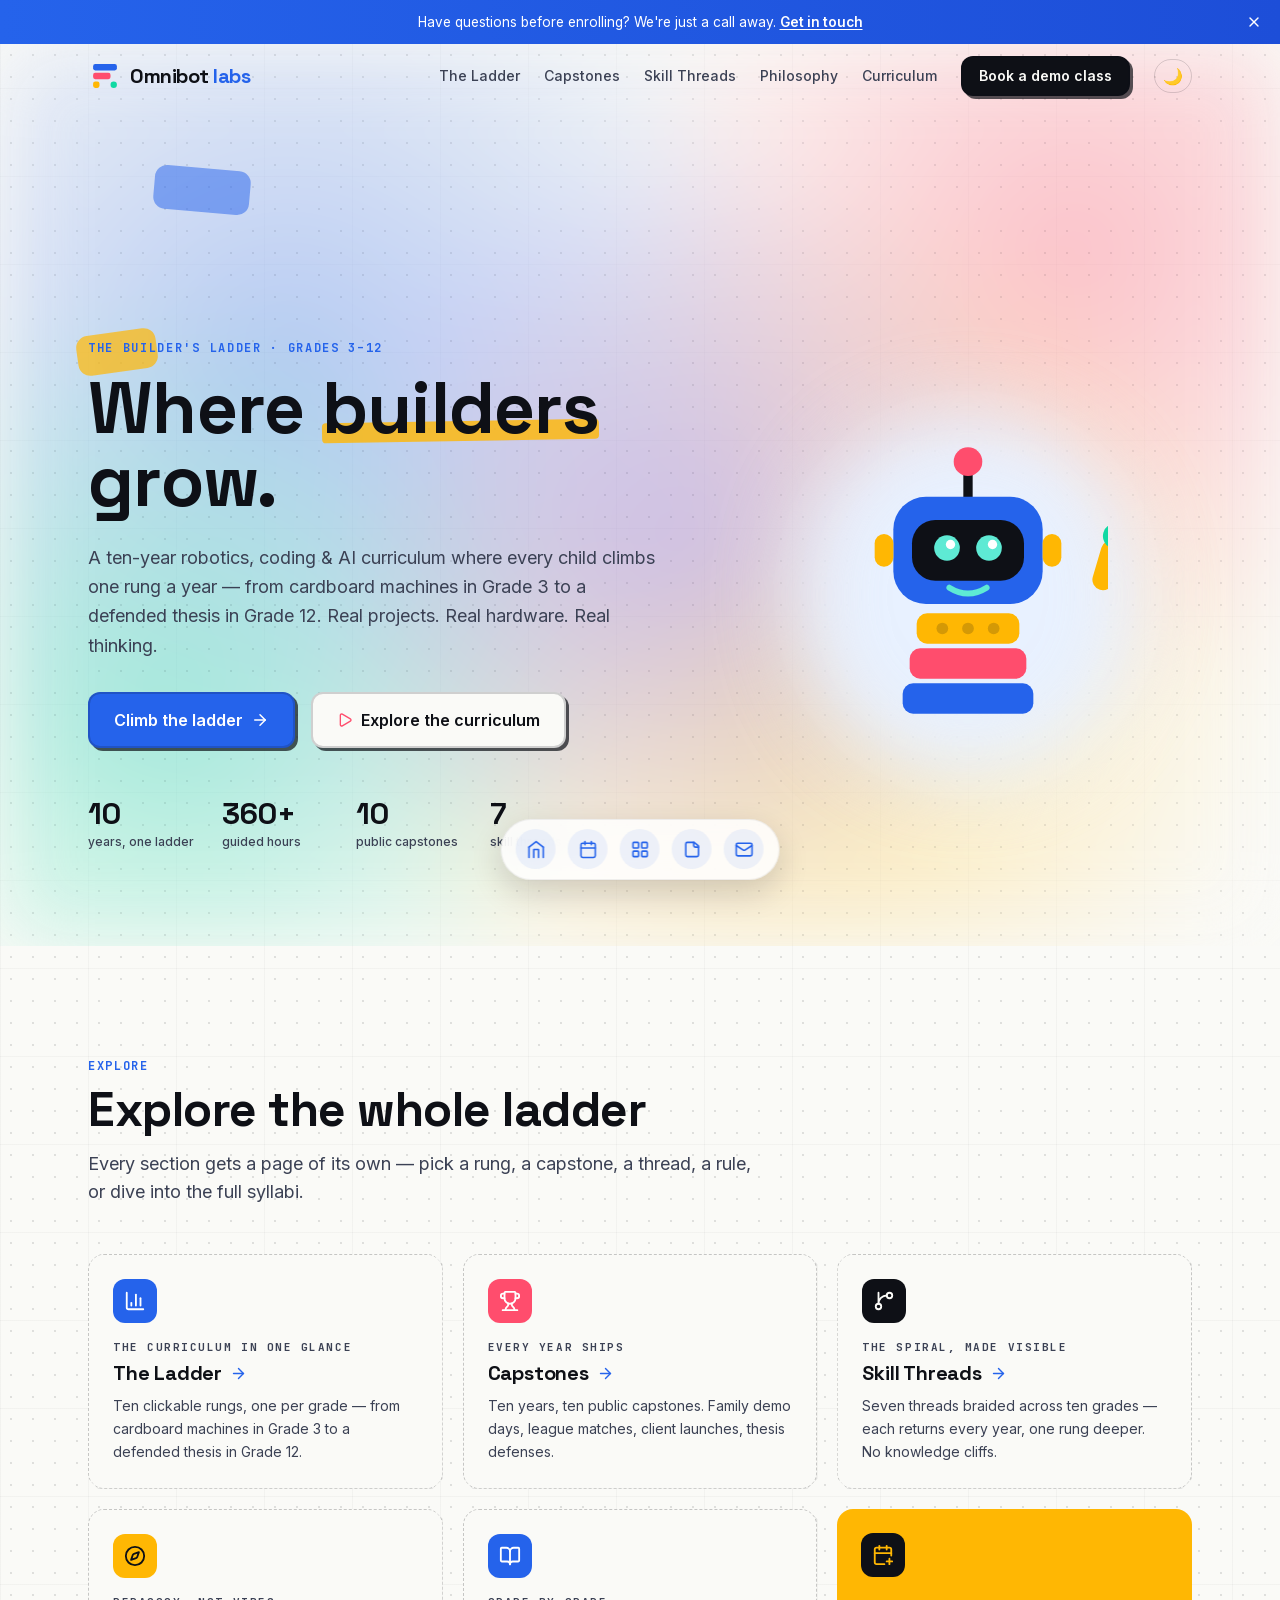
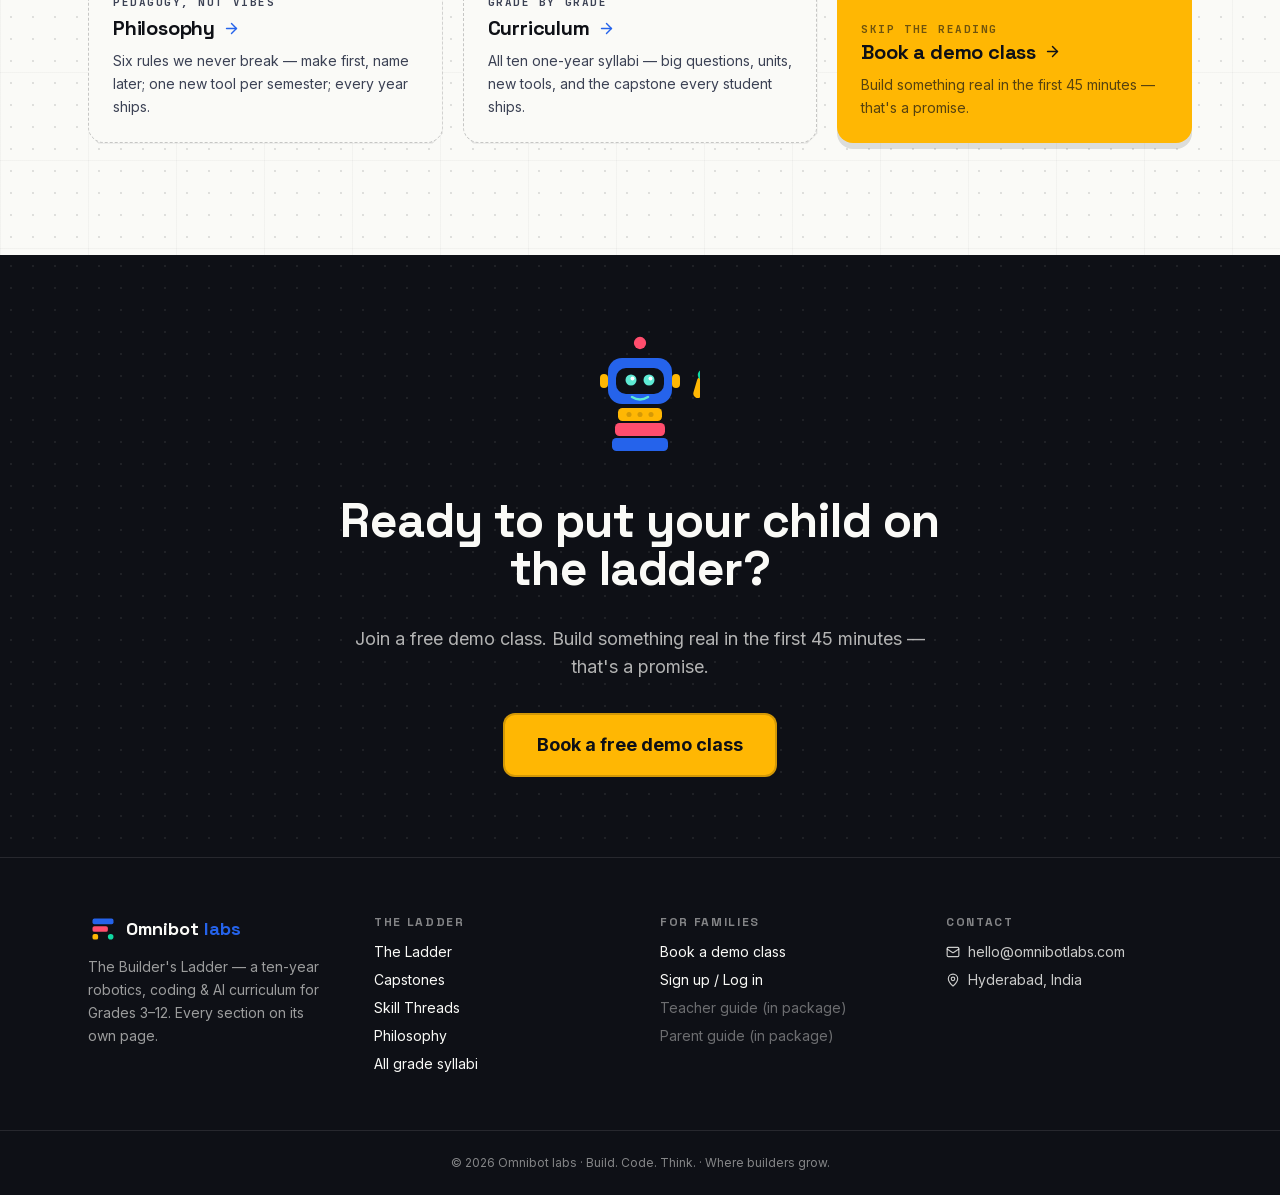
==== commit 23966c08: "Fix absolute /_next/ paths to relative for GitHub Pages subpath compatibility" ====
--- a/index.html
+++ b/index.html
@@ -1,4 +1,4 @@
-<!DOCTYPE html><html lang="en" class="__variable_f367f3 __variable_dd5b2f __variable_3c557b"><head><link rel="stylesheet" href="_next/static/css/2616ca26a6204063.css" data-precedence="next"><script src="_next/static/chunks/4bd1b696-c023c6e3521b1417.js" async=""></script><script src="_next/static/chunks/255-3981a3d1f3561bd8.js" async=""></script><script src="_next/static/chunks/main-app-8325d46b281e2127.js" async=""></script><script src="_next/static/chunks/994-e4ec6fe8ed0c762d.js" async=""></script><script src="_next/static/chunks/928-988fe9138e2d88b1.js" async=""></script><script src="_next/static/chunks/app/page-745e4ac3ae5cdc16.js" async=""></script><script src="_next/static/chunks/polyfills-42372ed130431b0a.js" nomodule=""></script><meta charset="utf-8"><meta name="viewport" content="width=device-width, initial-scale=1"><meta name="next-size-adjust" content=""><title>Omnibot labs — Where builders grow</title><meta name="description" content="The Builder's Ladder: a ten-year, project-based curriculum in robotics, coding, and AI for Grades 3–12. One rung a year, from cardboard machines to a defended thesis."><meta property="og:title" content="Omnibot labs — Where builders grow"><meta property="og:description" content="A ten-year, project-based robotics, coding &amp; AI curriculum for Grades 3–12."><meta property="og:type" content="website"><meta name="twitter:card" content="summary"><meta name="twitter:title" content="Omnibot labs — Where builders grow"><meta name="twitter:description" content="A ten-year, project-based robotics, coding &amp; AI curriculum for Grades 3–12."></head><body><script src="_next/static/chunks/webpack-8acbc0c32d87987b.js" id="_R_" async=""></script><script>(self.__next_f=self.__next_f||[]).push([0])</script><script>self.__next_f.push([1,"1:\"$Sreact.fragment\"\n2:I[9766,[],\"\"]\n3:I[8924,[],\"\"]\n4:I[2083,[\"994\",\"static/chunks/994-e4ec6fe8ed0c762d.js\",\"928\",\"static/chunks/928-988fe9138e2d88b1.js\",\"974\",\"static/chunks/app/page-745e4ac3ae5cdc16.js\"],\"Navbar\"]\n5:I[4056,[\"994\",\"static/chunks/994-e4ec6fe8ed0c762d.js\",\"928\",\"static/chunks/928-988fe9138e2d88b1.js\",\"974\",\"static/chunks/app/page-745e4ac3ae5cdc16.js\"],\"Hero\"]\n6:I[45,[\"994\",\"static/chunks/994-e4ec6fe8ed0c762d.js\",\"928\",\"static/chunks/928-988fe9138e2d88b1.js\",\"974\",\"static/chunks/app/page-745e4ac3ae5cdc16.js\"],\"default\"]\n11:I[7150,[],\"\"]\n:HL[\"/_next/static/media/36966cca54120369-s.p.woff2\",\"font\",{\"crossOrigin\":\"\",\"type\":\"font/woff2\"}]\n:HL[\"/_next/static/media/bb3ef058b751a6ad-s.p.woff2\",\"font\",{\"crossOrigin\":\"\",\"type\":\"font/woff2\"}]\n:HL[\"/_next/static/media/e4af272ccee01ff0-s.p.woff2\",\"font\",{\"crossOrigin\":\"\",\"type\":\"font/woff2\"}]\n:HL[\"/_next/static/css/2616ca26a6204063.css\",\"style\"]\n"])</script><script>self.__next_f.push([1,"0:{\"P\":null,\"b\":\"CKjxOpUQmmUmgqZlaySxe\",\"p\":\"\",\"c\":[\"\",\"\"],\"i\":false,\"f\":[[[\"\",{\"children\":[\"__PAGE__\",{}]},\"$undefined\",\"$undefined\",true],[\"\",[\"$\",\"$1\",\"c\",{\"children\":[[[\"$\",\"link\",\"0\",{\"rel\":\"stylesheet\",\"href\":\"/_next/static/css/2616ca26a6204063.css\",\"precedence\":\"next\",\"crossOrigin\":\"$undefined\",\"nonce\":\"$undefined\"}]],[\"$\",\"html\",null,{\"lang\":\"en\",\"className\":\"__variable_f367f3 __variable_dd5b2f __variable_3c557b\",\"children\":[\"$\",\"body\",null,{\"children\":[\"$\",\"$L2\",null,{\"parallelRouterKey\":\"children\",\"error\":\"$undefined\",\"errorStyles\":\"$undefined\",\"errorScripts\":\"$undefined\",\"template\":[\"$\",\"$L3\",null,{}],\"templateStyles\":\"$undefined\",\"templateScripts\":\"$undefined\",\"notFound\":[[[\"$\",\"title\",null,{\"children\":\"404: This page could not be found.\"}],[\"$\",\"div\",null,{\"style\":{\"fontFamily\":\"system-ui,\\\"Segoe UI\\\",Roboto,Helvetica,Arial,sans-serif,\\\"Apple Color Emoji\\\",\\\"Segoe UI Emoji\\\"\",\"height\":\"100vh\",\"textAlign\":\"center\",\"display\":\"flex\",\"flexDirection\":\"column\",\"alignItems\":\"center\",\"justifyContent\":\"center\"},\"children\":[\"$\",\"div\",null,{\"children\":[[\"$\",\"style\",null,{\"dangerouslySetInnerHTML\":{\"__html\":\"body{color:#000;background:#fff;margin:0}.next-error-h1{border-right:1px solid rgba(0,0,0,.3)}@media (prefers-color-scheme:dark){body{color:#fff;background:#000}.next-error-h1{border-right:1px solid rgba(255,255,255,.3)}}\"}}],[\"$\",\"h1\",null,{\"className\":\"next-error-h1\",\"style\":{\"display\":\"inline-block\",\"margin\":\"0 20px 0 0\",\"padding\":\"0 23px 0 0\",\"fontSize\":24,\"fontWeight\":500,\"verticalAlign\":\"top\",\"lineHeight\":\"49px\"},\"children\":404}],[\"$\",\"div\",null,{\"style\":{\"display\":\"inline-block\"},\"children\":[\"$\",\"h2\",null,{\"style\":{\"fontSize\":14,\"fontWeight\":400,\"lineHeight\":\"49px\",\"margin\":0},\"children\":\"This page could not be found.\"}]}]]}]}]],[]],\"forbidden\":\"$undefined\",\"unauthorized\":\"$undefined\"}]}]}]]}],{\"children\":[\"__PAGE__\",[\"$\",\"$1\",\"c\",{\"children\":[[[\"$\",\"$L4\",null,{}],[\"$\",\"main\",null,{\"children\":[[\"$\",\"$L5\",null,{}],[\"$\",\"section\",null,{\"className\":\"bg-studs py-20 sm:py-28\",\"children\":[\"$\",\"div\",null,{\"className\":\"mx-auto max-w-6xl px-4 sm:px-6\",\"children\":[[\"$\",\"p\",null,{\"className\":\"font-mono text-xs font-bold tracking-widest text-blue uppercase\",\"children\":\"Explore\"}],[\"$\",\"h2\",null,{\"className\":\"font-display mt-3 max-w-2xl text-4xl font-bold tracking-tight sm:text-5xl\",\"children\":\"Explore the whole ladder\"}],[\"$\",\"p\",null,{\"className\":\"mt-4 max-w-2xl text-lg text-ink-soft\",\"children\":\"Every section gets a page of its own — pick a rung, a capstone, a thread, a rule, or dive into the full syllabi.\"}],[\"$\",\"div\",null,{\"className\":\"mt-12 grid gap-5 sm:grid-cols-2 lg:grid-cols-3\",\"children\":[[[\"$\",\"a\",\"/ladder\",{\"href\":\"/ladder\",\"className\":\"group flex flex-col rounded-2xl border border-ink/8 bg-paper p-6 shadow-card transition-all hover:-translate-y-1 hover:shadow-block\",\"children\":[[\"$\",\"span\",null,{\"className\":\"inline-flex h-11 w-11 items-center justify-center rounded-xl bg-blue text-white\",\"children\":[\"$\",\"$L6\",null,{\"ref\":\"$undefined\",\"iconNode\":[[\"path\",{\"d\":\"M3 3v16a2 2 0 0 0 2 2h16\",\"key\":\"c24i48\"}],[\"path\",{\"d\":\"M18 17V9\",\"key\":\"2bz60n\"}],[\"path\",{\"d\":\"M13 17V5\",\"key\":\"1frdt8\"}],[\"path\",{\"d\":\"M8 17v-3\",\"key\":\"17ska0\"}]],\"className\":\"lucide-chart-column\",\"size\":22}]}],[\"$\",\"p\",null,{\"className\":\"font-mono mt-4 text-[11px] font-bold tracking-widest text-ink-soft uppercase\",\"children\":\"The curriculum in one glance\"}],[\"$\",\"h3\",null,{\"className\":\"font-display mt-1 flex items-center gap-2 text-xl font-bold\",\"children\":[\"The Ladder\",[\"$\",\"$L6\",null,{\"ref\":\"$undefined\",\"iconNode\":[[\"path\",{\"d\":\"M5 12h14\",\"key\":\"1ays0h\"}],[\"path\",{\"d\":\"m12 5 7 7-7 7\",\"key\":\"xquz4c\"}]],\"className\":\"lucide-arrow-right text-blue transition-transform group-hover:translate-x-1\",\"size\":17}]]}],[\"$\",\"p\",null,{\"className\":\"mt-2 text-sm leading-relaxed text-ink-soft\",\"children\":\"Ten clickable rungs, one per grade — from cardboard machines in Grade 3 to a defended thesis in Grade 12.\"}]]}],[\"$\",\"a\",\"/capstones\",{\"href\":\"/capstones\",\"className\":\"group flex flex-col rounded-2xl border border-ink/8 bg-paper p-6 shadow-card transition-all hover:-translate-y-1 hover:shadow-block\",\"children\":[[\"$\",\"span\",null,{\"className\":\"inline-flex h-11 w-11 items-center justify-center rounded-xl bg-coral text-white\",\"children\":[\"$\",\"$L6\",null,{\"ref\":\"$undefined\",\"iconNode\":[[\"path\",{\"d\":\"M10 14.66v1.626a2 2 0 0 1-.976 1.696A5 5 0 0 0 7 21.978\",\"key\":\"1n3hpd\"}],[\"path\",{\"d\":\"M14 14.66v1.626a2 2 0 0 0 .976 1.696A5 5 0 0 1 17 21.978\",\"key\":\"rfe1zi\"}],[\"path\",{\"d\":\"M18 9h1.5a1 1 0 0 0 0-5H18\",\"key\":\"7xy6bh\"}],[\"path\",{\"d\":\"M4 22h16\",\"key\":\"57wxv0\"}],[\"path\",{\"d\":\"M6 9a6 6 0 0 0 12 0V3a1 1 0 0 0-1-1H7a1 1 0 0 0-1 1z\",\"key\":\"1mhfuq\"}],[\"path\",{\"d\":\"M6 9H4.5a1 1 0 0 1 0-5H6\",\"key\":\"tex48p\"}]],\"className\":\"lucide-trophy\",\"size\":22}]}],\"$L7\",\"$L8\",\"$L9\"]}],\"$La\",\"$Lb\",\"$Lc\"],\"$Ld\"]}]]}]}]]}],\"$Le\"],null,\"$Lf\"]}],{},null,false]},null,false],\"$L10\",false]],\"m\":\"$undefined\",\"G\":[\"$11\",[]],\"s\":false,\"S\":true}\n"])</script><script>self.__next_f.push([1,"12:I[2340,[\"994\",\"static/chunks/994-e4ec6fe8ed0c762d.js\",\"928\",\"static/chunks/928-988fe9138e2d88b1.js\",\"974\",\"static/chunks/app/page-745e4ac3ae5cdc16.js\"],\"Footer\"]\n13:I[4431,[],\"OutletBoundary\"]\n15:I[5278,[],\"AsyncMetadataOutlet\"]\n17:I[4431,[],\"ViewportBoundary\"]\n19:I[4431,[],\"MetadataBoundary\"]\n1a:\"$Sreact.suspense\"\n7:[\"$\",\"p\",null,{\"className\":\"font-mono mt-4 text-[11px] font-bold tracking-widest text-ink-soft uppercase\",\"children\":\"Every year ships\"}]\n8:[\"$\",\"h3\",null,{\"className\":\"font-display mt-1 flex items-center gap-2 text-xl font-bold\",\"children\":[\"Capstones\",[\"$\",\"$L6\",null,{\"ref\":\"$undefined\",\"iconNode\":\"$0:f:0:1:2:children:1:props:children:0:1:props:children:1:props:children:props:children:3:props:children:0:0:props:children:2:props:children:1:props:iconNode\",\"className\":\"lucide-arrow-right text-blue transition-transform group-hover:translate-x-1\",\"size\":17}]]}]\n9:[\"$\",\"p\",null,{\"className\":\"mt-2 text-sm leading-relaxed text-ink-soft\",\"children\":\"Ten years, ten public capstones. Family demo days, league matches, client launches, thesis defenses.\"}]\n"])</script><script>self.__next_f.push([1,"a:[\"$\",\"a\",\"/threads\",{\"href\":\"/threads\",\"className\":\"group flex flex-col rounded-2xl border border-ink/8 bg-paper p-6 shadow-card transition-all hover:-translate-y-1 hover:shadow-block\",\"children\":[[\"$\",\"span\",null,{\"className\":\"inline-flex h-11 w-11 items-center justify-center rounded-xl bg-ink text-paper\",\"children\":[\"$\",\"$L6\",null,{\"ref\":\"$undefined\",\"iconNode\":[[\"path\",{\"d\":\"M15 6a9 9 0 0 0-9 9V3\",\"key\":\"1cii5b\"}],[\"circle\",{\"cx\":\"18\",\"cy\":\"6\",\"r\":\"3\",\"key\":\"1h7g24\"}],[\"circle\",{\"cx\":\"6\",\"cy\":\"18\",\"r\":\"3\",\"key\":\"fqmcym\"}]],\"className\":\"lucide-git-branch\",\"size\":22}]}],[\"$\",\"p\",null,{\"className\":\"font-mono mt-4 text-[11px] font-bold tracking-widest text-ink-soft uppercase\",\"children\":\"The spiral, made visible\"}],[\"$\",\"h3\",null,{\"className\":\"font-display mt-1 flex items-center gap-2 text-xl font-bold\",\"children\":[\"Skill Threads\",[\"$\",\"$L6\",null,{\"ref\":\"$undefined\",\"iconNode\":\"$0:f:0:1:2:children:1:props:children:0:1:props:children:1:props:children:props:children:3:props:children:0:0:props:children:2:props:children:1:props:iconNode\",\"className\":\"lucide-arrow-right text-blue transition-transform group-hover:translate-x-1\",\"size\":17}]]}],[\"$\",\"p\",null,{\"className\":\"mt-2 text-sm leading-relaxed text-ink-soft\",\"children\":\"Seven threads braided across ten grades — each returns every year, one rung deeper. No knowledge cliffs.\"}]]}]\n"])</script><script>self.__next_f.push([1,"b:[\"$\",\"a\",\"/philosophy\",{\"href\":\"/philosophy\",\"className\":\"group flex flex-col rounded-2xl border border-ink/8 bg-paper p-6 shadow-card transition-all hover:-translate-y-1 hover:shadow-block\",\"children\":[[\"$\",\"span\",null,{\"className\":\"inline-flex h-11 w-11 items-center justify-center rounded-xl bg-amber text-ink\",\"children\":[\"$\",\"$L6\",null,{\"ref\":\"$undefined\",\"iconNode\":[[\"circle\",{\"cx\":\"12\",\"cy\":\"12\",\"r\":\"10\",\"key\":\"1mglay\"}],[\"path\",{\"d\":\"m16.24 7.76-1.804 5.411a2 2 0 0 1-1.265 1.265L7.76 16.24l1.804-5.411a2 2 0 0 1 1.265-1.265z\",\"key\":\"9ktpf1\"}]],\"className\":\"lucide-compass\",\"size\":22}]}],[\"$\",\"p\",null,{\"className\":\"font-mono mt-4 text-[11px] font-bold tracking-widest text-ink-soft uppercase\",\"children\":\"Pedagogy, not vibes\"}],[\"$\",\"h3\",null,{\"className\":\"font-display mt-1 flex items-center gap-2 text-xl font-bold\",\"children\":[\"Philosophy\",[\"$\",\"$L6\",null,{\"ref\":\"$undefined\",\"iconNode\":\"$0:f:0:1:2:children:1:props:children:0:1:props:children:1:props:children:props:children:3:props:children:0:0:props:children:2:props:children:1:props:iconNode\",\"className\":\"lucide-arrow-right text-blue transition-transform group-hover:translate-x-1\",\"size\":17}]]}],[\"$\",\"p\",null,{\"className\":\"mt-2 text-sm leading-relaxed text-ink-soft\",\"children\":\"Six rules we never break — make first, name later; one new tool per semester; every year ships.\"}]]}]\n"])</script><script>self.__next_f.push([1,"c:[\"$\",\"a\",\"/curriculum\",{\"href\":\"/curriculum\",\"className\":\"group flex flex-col rounded-2xl border border-ink/8 bg-paper p-6 shadow-card transition-all hover:-translate-y-1 hover:shadow-block\",\"children\":[[\"$\",\"span\",null,{\"className\":\"inline-flex h-11 w-11 items-center justify-center rounded-xl bg-blue text-white\",\"children\":[\"$\",\"$L6\",null,{\"ref\":\"$undefined\",\"iconNode\":[[\"path\",{\"d\":\"M12 7v14\",\"key\":\"1akyts\"}],[\"path\",{\"d\":\"M3 18a1 1 0 0 1-1-1V4a1 1 0 0 1 1-1h5a4 4 0 0 1 4 4 4 4 0 0 1 4-4h5a1 1 0 0 1 1 1v13a1 1 0 0 1-1 1h-6a3 3 0 0 0-3 3 3 3 0 0 0-3-3z\",\"key\":\"ruj8y\"}]],\"className\":\"lucide-book-open\",\"size\":22}]}],[\"$\",\"p\",null,{\"className\":\"font-mono mt-4 text-[11px] font-bold tracking-widest text-ink-soft uppercase\",\"children\":\"Grade by grade\"}],[\"$\",\"h3\",null,{\"className\":\"font-display mt-1 flex items-center gap-2 text-xl font-bold\",\"children\":[\"Curriculum\",[\"$\",\"$L6\",null,{\"ref\":\"$undefined\",\"iconNode\":\"$0:f:0:1:2:children:1:props:children:0:1:props:children:1:props:children:props:children:3:props:children:0:0:props:children:2:props:children:1:props:iconNode\",\"className\":\"lucide-arrow-right text-blue transition-transform group-hover:translate-x-1\",\"size\":17}]]}],[\"$\",\"p\",null,{\"className\":\"mt-2 text-sm leading-relaxed text-ink-soft\",\"children\":\"All ten one-year syllabi — big questions, units, new tools, and the capstone every student ships.\"}]]}]\n"])</script><script>self.__next_f.push([1,"d:[\"$\",\"a\",null,{\"href\":\"/signup\",\"className\":\"group flex flex-col justify-between rounded-2xl bg-amber p-6 shadow-block transition-all hover:-translate-y-1\",\"children\":[[\"$\",\"span\",null,{\"className\":\"inline-flex h-11 w-11 items-center justify-center rounded-xl bg-ink text-amber\",\"children\":[\"$\",\"$L6\",null,{\"ref\":\"$undefined\",\"iconNode\":[[\"path\",{\"d\":\"M16 19h6\",\"key\":\"xwg31i\"}],[\"path\",{\"d\":\"M16 2v4\",\"key\":\"4m81vk\"}],[\"path\",{\"d\":\"M19 16v6\",\"key\":\"tddt3s\"}],[\"path\",{\"d\":\"M21 12.598V6a2 2 0 0 0-2-2H5a2 2 0 0 0-2 2v14a2 2 0 0 0 2 2h8.5\",\"key\":\"1glfrc\"}],[\"path\",{\"d\":\"M3 10h18\",\"key\":\"8toen8\"}],[\"path\",{\"d\":\"M8 2v4\",\"key\":\"1cmpym\"}]],\"className\":\"lucide-calendar-plus\",\"size\":22}]}],[\"$\",\"div\",null,{\"className\":\"mt-6\",\"children\":[[\"$\",\"p\",null,{\"className\":\"font-mono text-[11px] font-bold tracking-widest text-ink/60 uppercase\",\"children\":\"Skip the reading\"}],[\"$\",\"h3\",null,{\"className\":\"font-display flex items-center gap-2 text-xl font-bold\",\"children\":[\"Book a demo class\",[\"$\",\"$L6\",null,{\"ref\":\"$undefined\",\"iconNode\":\"$0:f:0:1:2:children:1:props:children:0:1:props:children:1:props:children:props:children:3:props:children:0:0:props:children:2:props:children:1:props:iconNode\",\"className\":\"lucide-arrow-right transition-transform group-hover:translate-x-1\",\"size\":17}]]}],[\"$\",\"p\",null,{\"className\":\"mt-2 text-sm leading-relaxed text-ink/70\",\"children\":\"Build something real in the first 45 minutes — that's a promise.\"}]]}]]}]\n"])</script><script>self.__next_f.push([1,"e:[\"$\",\"$L12\",null,{}]\nf:[\"$\",\"$L13\",null,{\"children\":[\"$L14\",[\"$\",\"$L15\",null,{\"promise\":\"$@16\"}]]}]\n10:[\"$\",\"$1\",\"h\",{\"children\":[null,[[\"$\",\"$L17\",null,{\"children\":\"$L18\"}],[\"$\",\"meta\",null,{\"name\":\"next-size-adjust\",\"content\":\"\"}]],[\"$\",\"$L19\",null,{\"children\":[\"$\",\"div\",null,{\"hidden\":true,\"children\":[\"$\",\"$1a\",null,{\"fallback\":null,\"children\":\"$L1b\"}]}]}]]}]\n"])</script><script>self.__next_f.push([1,"18:[[\"$\",\"meta\",\"0\",{\"charSet\":\"utf-8\"}],[\"$\",\"meta\",\"1\",{\"name\":\"viewport\",\"content\":\"width=device-width, initial-scale=1\"}]]\n14:null\n"])</script><script>self.__next_f.push([1,"16:{\"metadata\":[[\"$\",\"title\",\"0\",{\"children\":\"Omnibot labs — Where builders grow\"}],[\"$\",\"meta\",\"1\",{\"name\":\"description\",\"content\":\"The Builder's Ladder: a ten-year, project-based curriculum in robotics, coding, and AI for Grades 3–12. One rung a year, from cardboard machines to a defended thesis.\"}],[\"$\",\"meta\",\"2\",{\"property\":\"og:title\",\"content\":\"Omnibot labs — Where builders grow\"}],[\"$\",\"meta\",\"3\",{\"property\":\"og:description\",\"content\":\"A ten-year, project-based robotics, coding \u0026 AI curriculum for Grades 3–12.\"}],[\"$\",\"meta\",\"4\",{\"property\":\"og:type\",\"content\":\"website\"}],[\"$\",\"meta\",\"5\",{\"name\":\"twitter:card\",\"content\":\"summary\"}],[\"$\",\"meta\",\"6\",{\"name\":\"twitter:title\",\"content\":\"Omnibot labs — Where builders grow\"}],[\"$\",\"meta\",\"7\",{\"name\":\"twitter:description\",\"content\":\"A ten-year, project-based robotics, coding \u0026 AI curriculum for Grades 3–12.\"}]],\"error\":null,\"digest\":\"$undefined\"}\n"])</script><script>self.__next_f.push([1,"1b:\"$16:metadata\"\n"])</script><div hidden=""></div><header class="fixed inset-x-0 top-0 z-50 transition-all duration-300 bg-transparent"><nav class="mx-auto flex h-16 max-w-6xl items-center justify-between px-4 sm:px-6"><a class="flex items-center gap-2" aria-label="Omnibot labs home" href="index.html"><svg viewBox="0 0 160 160" width="34" height="34" aria-hidden="true"><g transform="translate(24,24)"><rect x="0" y="0" width="112" height="30" rx="10" fill="#2563eb"></rect><rect x="0" y="41" width="82" height="30" rx="10" fill="#ff4d6d"></rect><rect x="0" y="82" width="30" height="30" rx="10" fill="#ffb703"></rect><circle cx="97" cy="97" r="15" fill="#10d9a3"></circle></g></svg><span class="font-display text-xl font-bold tracking-tight">Omnibot <span class="text-blue">labs</span></span></a><div class="hidden items-center gap-6 lg:flex"><a class="text-sm font-medium text-ink-soft transition-colors hover:text-ink" href="ladder.html">The Ladder</a><a class="text-sm font-medium text-ink-soft transition-colors hover:text-ink" href="capstones.html">Capstones</a><a class="text-sm font-medium text-ink-soft transition-colors hover:text-ink" href="threads.html">Skill Threads</a><a class="text-sm font-medium text-ink-soft transition-colors hover:text-ink" href="philosophy.html">Philosophy</a><a class="text-sm font-medium text-ink-soft transition-colors hover:text-ink" href="curriculum.html">Curriculum</a><a class="btn-block rounded-xl bg-ink px-4 py-2 text-sm font-semibold text-paper" href="signup.html">Book a demo class</a><button type="button" aria-label="Toggle dark mode" class="rounded-full border border-ink/15 px-2 py-1 text-base leading-none">🌙</button></div><button class="lg:hidden" aria-expanded="false" aria-label="Open menu"><svg xmlns="http://www.w3.org/2000/svg" width="24" height="24" viewBox="0 0 24 24" fill="none" stroke="currentColor" stroke-width="2" stroke-linecap="round" stroke-linejoin="round" class="lucide lucide-menu" aria-hidden="true"><path d="M4 5h16"></path><path d="M4 12h16"></path><path d="M4 19h16"></path></svg></button></nav></header><main><section class="bg-studs relative overflow-hidden pt-28 pb-16 sm:pt-36 sm:pb-24"><div class="mx-auto grid max-w-6xl items-center gap-12 px-4 sm:px-6 lg:grid-cols-[1.15fr_0.85fr]"><div><p class="font-mono text-xs font-bold tracking-widest text-blue uppercase" style="opacity: 1; transform: none;">The Builder's Ladder · Grades 3–12</p><h1 class="font-display mt-4 text-5xl leading-[1.02] font-bold tracking-tight sm:text-6xl lg:text-7xl" style="opacity: 1; transform: none;">Where <span class="relative inline-block"><span class="relative z-10">builders</span><span aria-hidden="true" class="absolute inset-x-0 bottom-1 z-0 h-4 -rotate-1 rounded bg-amber/80 sm:h-5"></span></span> grow.</h1><p class="mt-6 max-w-xl text-lg leading-relaxed text-ink-soft" style="opacity: 1; transform: none;">A ten-year robotics, coding &amp; AI curriculum where every child climbs one rung a year — from cardboard machines in Grade 3 to a defended thesis in Grade 12. Real projects. Real hardware. Real thinking.</p><div class="mt-8 flex flex-wrap items-center gap-4" style="opacity: 1; transform: none;"><a class="btn-block inline-flex items-center gap-2 rounded-xl bg-blue px-6 py-3.5 font-semibold text-white" href="ladder.html">Climb the ladder <svg xmlns="http://www.w3.org/2000/svg" width="18" height="18" viewBox="0 0 24 24" fill="none" stroke="currentColor" stroke-width="2" stroke-linecap="round" stroke-linejoin="round" class="lucide lucide-arrow-right" aria-hidden="true"><path d="M5 12h14"></path><path d="m12 5 7 7-7 7"></path></svg></a><a class="btn-block inline-flex items-center gap-2 rounded-xl border-2 border-ink/15 bg-paper px-6 py-3.5 font-semibold" href="curriculum.html"><svg xmlns="http://www.w3.org/2000/svg" width="16" height="16" viewBox="0 0 24 24" fill="none" stroke="currentColor" stroke-width="2" stroke-linecap="round" stroke-linejoin="round" class="lucide lucide-play text-coral" aria-hidden="true"><path d="M5 5a2 2 0 0 1 3.008-1.728l11.997 6.998a2 2 0 0 1 .003 3.458l-12 7A2 2 0 0 1 5 19z"></path></svg> Explore the curriculum</a></div><dl class="mt-12 grid max-w-lg grid-cols-2 gap-6 sm:grid-cols-4" style="opacity: 1;"><div><dt class="sr-only">years, one ladder</dt><dd class="font-display text-3xl font-bold text-ink">10</dd><dd class="mt-0.5 text-xs font-medium text-ink-soft">years, one ladder</dd></div><div><dt class="sr-only">guided hours</dt><dd class="font-display text-3xl font-bold text-ink">360+</dd><dd class="mt-0.5 text-xs font-medium text-ink-soft">guided hours</dd></div><div><dt class="sr-only">public capstones</dt><dd class="font-display text-3xl font-bold text-ink">10</dd><dd class="mt-0.5 text-xs font-medium text-ink-soft">public capstones</dd></div><div><dt class="sr-only">skill threads</dt><dd class="font-display text-3xl font-bold text-ink">7</dd><dd class="mt-0.5 text-xs font-medium text-ink-soft">skill threads</dd></div></dl></div><div class="relative mx-auto" style="opacity: 1; transform: none;"><div class="absolute -inset-8 -z-10 rounded-full bg-sky blur-2xl"></div><svg viewBox="0 0 240 260" width="280" height="303.3333333333333" class="animate-float" role="img" aria-label="Funzo, the Omnibot labs robot mascot"><line x1="120" y1="46" x2="120" y2="22" stroke="#0e1016" stroke-width="8" stroke-linecap="round"></line><circle cx="120" cy="16" r="10" fill="#ff4d6d"></circle><rect x="56" y="46" width="128" height="92" rx="28" fill="#2563eb"></rect><rect x="72" y="66" width="96" height="52" rx="20" fill="#0e1016"></rect><g style="transform-origin: 50% 88px;"><circle cx="102" cy="90" r="11" fill="#5eead4"></circle><circle cx="138" cy="90" r="11" fill="#5eead4"></circle><circle cx="105" cy="87" r="4" fill="#ffffff"></circle><circle cx="141" cy="87" r="4" fill="#ffffff"></circle></g><rect x="40" y="78" width="16" height="28" rx="8" fill="#ffb703"></rect><rect x="184" y="78" width="16" height="28" rx="8" fill="#ffb703"></rect><path d="M104 124 q16 10 32 0" stroke="#5eead4" stroke-width="5" fill="none" stroke-linecap="round"></path><rect x="76" y="146" width="88" height="26" rx="9" fill="#ffb703"></rect><rect x="70" y="176" width="100" height="26" rx="9" fill="#ff4d6d"></rect><rect x="64" y="206" width="112" height="26" rx="9" fill="#2563eb"></rect><circle cx="98" cy="159" r="5" fill="#0e1016" opacity="0.18"></circle><circle cx="120" cy="159" r="5" fill="#0e1016" opacity="0.18"></circle><circle cx="142" cy="159" r="5" fill="#0e1016" opacity="0.18"></circle><g style="transform-origin: 196px 160px;"><rect x="188" y="130" width="18" height="44" rx="9" fill="#ffb703"></rect><circle cx="197" cy="126" r="11" fill="#10d9a3"></circle></g></svg></div></div></section><section class="bg-studs py-20 sm:py-28"><div class="mx-auto max-w-6xl px-4 sm:px-6"><p class="font-mono text-xs font-bold tracking-widest text-blue uppercase">Explore</p><h2 class="font-display mt-3 max-w-2xl text-4xl font-bold tracking-tight sm:text-5xl">Explore the whole ladder</h2><p class="mt-4 max-w-2xl text-lg text-ink-soft">Every section gets a page of its own — pick a rung, a capstone, a thread, a rule, or dive into the full syllabi.</p><div class="mt-12 grid gap-5 sm:grid-cols-2 lg:grid-cols-3"><a href="ladder.html" class="group flex flex-col rounded-2xl border border-ink/8 bg-paper p-6 shadow-card transition-all hover:-translate-y-1 hover:shadow-block"><span class="inline-flex h-11 w-11 items-center justify-center rounded-xl bg-blue text-white"><svg xmlns="http://www.w3.org/2000/svg" width="22" height="22" viewBox="0 0 24 24" fill="none" stroke="currentColor" stroke-width="2" stroke-linecap="round" stroke-linejoin="round" class="lucide lucide-chart-column" aria-hidden="true"><path d="M3 3v16a2 2 0 0 0 2 2h16"></path><path d="M18 17V9"></path><path d="M13 17V5"></path><path d="M8 17v-3"></path></svg></span><p class="font-mono mt-4 text-[11px] font-bold tracking-widest text-ink-soft uppercase">The curriculum in one glance</p><h3 class="font-display mt-1 flex items-center gap-2 text-xl font-bold">The Ladder<svg xmlns="http://www.w3.org/2000/svg" width="17" height="17" viewBox="0 0 24 24" fill="none" stroke="currentColor" stroke-width="2" stroke-linecap="round" stroke-linejoin="round" class="lucide lucide-arrow-right text-blue transition-transform group-hover:translate-x-1" aria-hidden="true"><path d="M5 12h14"></path><path d="m12 5 7 7-7 7"></path></svg></h3><p class="mt-2 text-sm leading-relaxed text-ink-soft">Ten clickable rungs, one per grade — from cardboard machines in Grade 3 to a defended thesis in Grade 12.</p></a><a href="capstones.html" class="group flex flex-col rounded-2xl border border-ink/8 bg-paper p-6 shadow-card transition-all hover:-translate-y-1 hover:shadow-block"><span class="inline-flex h-11 w-11 items-center justify-center rounded-xl bg-coral text-white"><svg xmlns="http://www.w3.org/2000/svg" width="22" height="22" viewBox="0 0 24 24" fill="none" stroke="currentColor" stroke-width="2" stroke-linecap="round" stroke-linejoin="round" class="lucide lucide-trophy" aria-hidden="true"><path d="M10 14.66v1.626a2 2 0 0 1-.976 1.696A5 5 0 0 0 7 21.978"></path><path d="M14 14.66v1.626a2 2 0 0 0 .976 1.696A5 5 0 0 1 17 21.978"></path><path d="M18 9h1.5a1 1 0 0 0 0-5H18"></path><path d="M4 22h16"></path><path d="M6 9a6 6 0 0 0 12 0V3a1 1 0 0 0-1-1H7a1 1 0 0 0-1 1z"></path><path d="M6 9H4.5a1 1 0 0 1 0-5H6"></path></svg></span><p class="font-mono mt-4 text-[11px] font-bold tracking-widest text-ink-soft uppercase">Every year ships</p><h3 class="font-display mt-1 flex items-center gap-2 text-xl font-bold">Capstones<svg xmlns="http://www.w3.org/2000/svg" width="17" height="17" viewBox="0 0 24 24" fill="none" stroke="currentColor" stroke-width="2" stroke-linecap="round" stroke-linejoin="round" class="lucide lucide-arrow-right text-blue transition-transform group-hover:translate-x-1" aria-hidden="true"><path d="M5 12h14"></path><path d="m12 5 7 7-7 7"></path></svg></h3><p class="mt-2 text-sm leading-relaxed text-ink-soft">Ten years, ten public capstones. Family demo days, league matches, client launches, thesis defenses.</p></a><a href="threads.html" class="group flex flex-col rounded-2xl border border-ink/8 bg-paper p-6 shadow-card transition-all hover:-translate-y-1 hover:shadow-block"><span class="inline-flex h-11 w-11 items-center justify-center rounded-xl bg-ink text-paper"><svg xmlns="http://www.w3.org/2000/svg" width="22" height="22" viewBox="0 0 24 24" fill="none" stroke="currentColor" stroke-width="2" stroke-linecap="round" stroke-linejoin="round" class="lucide lucide-git-branch" aria-hidden="true"><path d="M15 6a9 9 0 0 0-9 9V3"></path><circle cx="18" cy="6" r="3"></circle><circle cx="6" cy="18" r="3"></circle></svg></span><p class="font-mono mt-4 text-[11px] font-bold tracking-widest text-ink-soft uppercase">The spiral, made visible</p><h3 class="font-display mt-1 flex items-center gap-2 text-xl font-bold">Skill Threads<svg xmlns="http://www.w3.org/2000/svg" width="17" height="17" viewBox="0 0 24 24" fill="none" stroke="currentColor" stroke-width="2" stroke-linecap="round" stroke-linejoin="round" class="lucide lucide-arrow-right text-blue transition-transform group-hover:translate-x-1" aria-hidden="true"><path d="M5 12h14"></path><path d="m12 5 7 7-7 7"></path></svg></h3><p class="mt-2 text-sm leading-relaxed text-ink-soft">Seven threads braided across ten grades — each returns every year, one rung deeper. No knowledge cliffs.</p></a><a href="philosophy.html" class="group flex flex-col rounded-2xl border border-ink/8 bg-paper p-6 shadow-card transition-all hover:-translate-y-1 hover:shadow-block"><span class="inline-flex h-11 w-11 items-center justify-center rounded-xl bg-amber text-ink"><svg xmlns="http://www.w3.org/2000/svg" width="22" height="22" viewBox="0 0 24 24" fill="none" stroke="currentColor" stroke-width="2" stroke-linecap="round" stroke-linejoin="round" class="lucide lucide-compass" aria-hidden="true"><circle cx="12" cy="12" r="10"></circle><path d="m16.24 7.76-1.804 5.411a2 2 0 0 1-1.265 1.265L7.76 16.24l1.804-5.411a2 2 0 0 1 1.265-1.265z"></path></svg></span><p class="font-mono mt-4 text-[11px] font-bold tracking-widest text-ink-soft uppercase">Pedagogy, not vibes</p><h3 class="font-display mt-1 flex items-center gap-2 text-xl font-bold">Philosophy<svg xmlns="http://www.w3.org/2000/svg" width="17" height="17" viewBox="0 0 24 24" fill="none" stroke="currentColor" stroke-width="2" stroke-linecap="round" stroke-linejoin="round" class="lucide lucide-arrow-right text-blue transition-transform group-hover:translate-x-1" aria-hidden="true"><path d="M5 12h14"></path><path d="m12 5 7 7-7 7"></path></svg></h3><p class="mt-2 text-sm leading-relaxed text-ink-soft">Six rules we never break — make first, name later; one new tool per semester; every year ships.</p></a><a href="curriculum.html" class="group flex flex-col rounded-2xl border border-ink/8 bg-paper p-6 shadow-card transition-all hover:-translate-y-1 hover:shadow-block"><span class="inline-flex h-11 w-11 items-center justify-center rounded-xl bg-blue text-white"><svg xmlns="http://www.w3.org/2000/svg" width="22" height="22" viewBox="0 0 24 24" fill="none" stroke="currentColor" stroke-width="2" stroke-linecap="round" stroke-linejoin="round" class="lucide lucide-book-open" aria-hidden="true"><path d="M12 7v14"></path><path d="M3 18a1 1 0 0 1-1-1V4a1 1 0 0 1 1-1h5a4 4 0 0 1 4 4 4 4 0 0 1 4-4h5a1 1 0 0 1 1 1v13a1 1 0 0 1-1 1h-6a3 3 0 0 0-3 3 3 3 0 0 0-3-3z"></path></svg></span><p class="font-mono mt-4 text-[11px] font-bold tracking-widest text-ink-soft uppercase">Grade by grade</p><h3 class="font-display mt-1 flex items-center gap-2 text-xl font-bold">Curriculum<svg xmlns="http://www.w3.org/2000/svg" width="17" height="17" viewBox="0 0 24 24" fill="none" stroke="currentColor" stroke-width="2" stroke-linecap="round" stroke-linejoin="round" class="lucide lucide-arrow-right text-blue transition-transform group-hover:translate-x-1" aria-hidden="true"><path d="M5 12h14"></path><path d="m12 5 7 7-7 7"></path></svg></h3><p class="mt-2 text-sm leading-relaxed text-ink-soft">All ten one-year syllabi — big questions, units, new tools, and the capstone every student ships.</p></a><a href="signup.html" class="group flex flex-col justify-between rounded-2xl bg-amber p-6 shadow-block transition-all hover:-translate-y-1"><span class="inline-flex h-11 w-11 items-center justify-center rounded-xl bg-ink text-amber"><svg xmlns="http://www.w3.org/2000/svg" width="22" height="22" viewBox="0 0 24 24" fill="none" stroke="currentColor" stroke-width="2" stroke-linecap="round" stroke-linejoin="round" class="lucide lucide-calendar-plus" aria-hidden="true"><path d="M16 19h6"></path><path d="M16 2v4"></path><path d="M19 16v6"></path><path d="M21 12.598V6a2 2 0 0 0-2-2H5a2 2 0 0 0-2 2v14a2 2 0 0 0 2 2h8.5"></path><path d="M3 10h18"></path><path d="M8 2v4"></path></svg></span><div class="mt-6"><p class="font-mono text-[11px] font-bold tracking-widest text-ink/60 uppercase">Skip the reading</p><h3 class="font-display flex items-center gap-2 text-xl font-bold">Book a demo class<svg xmlns="http://www.w3.org/2000/svg" width="17" height="17" viewBox="0 0 24 24" fill="none" stroke="currentColor" stroke-width="2" stroke-linecap="round" stroke-linejoin="round" class="lucide lucide-arrow-right transition-transform group-hover:translate-x-1" aria-hidden="true"><path d="M5 12h14"></path><path d="m12 5 7 7-7 7"></path></svg></h3><p class="mt-2 text-sm leading-relaxed text-ink/70">Build something real in the first 45 minutes — that's a promise.</p></div></a></div></div></section></main><footer class="bg-ink text-paper"><div class="bg-studs-dark border-b border-paper/10"><div class="mx-auto flex max-w-6xl flex-col items-center gap-8 px-4 py-16 text-center sm:px-6 sm:py-20"><svg viewBox="0 0 240 260" width="120" height="130" role="img" aria-label="Funzo, the Omnibot labs robot mascot"><line x1="120" y1="46" x2="120" y2="22" stroke="#0e1016" stroke-width="8" stroke-linecap="round"></line><circle cx="120" cy="16" r="10" fill="#ff4d6d"></circle><rect x="56" y="46" width="128" height="92" rx="28" fill="#2563eb"></rect><rect x="72" y="66" width="96" height="52" rx="20" fill="#0e1016"></rect><g style="transform-origin: 50% 88px;"><circle cx="102" cy="90" r="11" fill="#5eead4"></circle><circle cx="138" cy="90" r="11" fill="#5eead4"></circle><circle cx="105" cy="87" r="4" fill="#ffffff"></circle><circle cx="141" cy="87" r="4" fill="#ffffff"></circle></g><rect x="40" y="78" width="16" height="28" rx="8" fill="#ffb703"></rect><rect x="184" y="78" width="16" height="28" rx="8" fill="#ffb703"></rect><path d="M104 124 q16 10 32 0" stroke="#5eead4" stroke-width="5" fill="none" stroke-linecap="round"></path><rect x="76" y="146" width="88" height="26" rx="9" fill="#ffb703"></rect><rect x="70" y="176" width="100" height="26" rx="9" fill="#ff4d6d"></rect><rect x="64" y="206" width="112" height="26" rx="9" fill="#2563eb"></rect><circle cx="98" cy="159" r="5" fill="#0e1016" opacity="0.18"></circle><circle cx="120" cy="159" r="5" fill="#0e1016" opacity="0.18"></circle><circle cx="142" cy="159" r="5" fill="#0e1016" opacity="0.18"></circle><g style="transform-origin: 196px 160px;"><rect x="188" y="130" width="18" height="44" rx="9" fill="#ffb703"></rect><circle cx="197" cy="126" r="11" fill="#10d9a3"></circle></g></svg><h2 class="font-display max-w-2xl text-4xl font-bold tracking-tight sm:text-5xl">Ready to put your child on the ladder?</h2><p class="max-w-xl text-lg text-paper/70">Join a free demo class. Build something real in the first 45 minutes — that's a promise.</p><a class="btn-block rounded-xl bg-amber px-8 py-4 text-lg font-bold text-ink" href="signup.html">Book a free demo class</a></div></div><div class="mx-auto grid max-w-6xl gap-10 px-4 py-14 sm:grid-cols-2 sm:px-6 lg:grid-cols-4"><div><div class="flex items-center gap-2"><svg viewBox="0 0 160 160" width="30" height="30" aria-hidden="true"><g transform="translate(24,24)"><rect x="0" y="0" width="112" height="30" rx="10" fill="#2563eb"></rect><rect x="0" y="41" width="82" height="30" rx="10" fill="#ff4d6d"></rect><rect x="0" y="82" width="30" height="30" rx="10" fill="#ffb703"></rect><circle cx="97" cy="97" r="15" fill="#10d9a3"></circle></g></svg><span class="font-display text-lg font-bold">Omnibot <span class="text-blue">labs</span></span></div><p class="mt-3 max-w-xs text-sm leading-relaxed text-paper/60">The Builder's Ladder — a ten-year robotics, coding &amp; AI curriculum for Grades 3–12. Every section on its own page.</p></div><nav aria-label="Curriculum"><h3 class="font-mono text-xs font-bold tracking-widest text-paper/50 uppercase">The Ladder</h3><ul class="mt-3 space-y-2 text-sm"><li><a class="hover:text-amber" href="ladder.html">The Ladder</a></li><li><a class="hover:text-amber" href="capstones.html">Capstones</a></li><li><a class="hover:text-amber" href="threads.html">Skill Threads</a></li><li><a class="hover:text-amber" href="philosophy.html">Philosophy</a></li><li><a class="hover:text-amber" href="curriculum.html">All grade syllabi</a></li></ul></nav><nav aria-label="For families"><h3 class="font-mono text-xs font-bold tracking-widest text-paper/50 uppercase">For families</h3><ul class="mt-3 space-y-2 text-sm"><li><a class="hover:text-amber" href="signup.html">Book a demo class</a></li><li><a class="hover:text-amber" href="signup.html">Sign up / Log in</a></li><li><span class="text-paper/40">Teacher guide (in package)</span></li><li><span class="text-paper/40">Parent guide (in package)</span></li></ul></nav><div><h3 class="font-mono text-xs font-bold tracking-widest text-paper/50 uppercase">Contact</h3><ul class="mt-3 space-y-2 text-sm text-paper/80"><li class="flex items-center gap-2"><svg xmlns="http://www.w3.org/2000/svg" width="14" height="14" viewBox="0 0 24 24" fill="none" stroke="currentColor" stroke-width="2" stroke-linecap="round" stroke-linejoin="round" class="lucide lucide-mail" aria-hidden="true"><path d="m22 7-8.991 5.727a2 2 0 0 1-2.009 0L2 7"></path><rect x="2" y="4" width="20" height="16" rx="2"></rect></svg> hello@omnibotlabs.com</li><li class="flex items-center gap-2"><svg xmlns="http://www.w3.org/2000/svg" width="14" height="14" viewBox="0 0 24 24" fill="none" stroke="currentColor" stroke-width="2" stroke-linecap="round" stroke-linejoin="round" class="lucide lucide-map-pin" aria-hidden="true"><path d="M20 10c0 4.993-5.539 10.193-7.399 11.799a1 1 0 0 1-1.202 0C9.539 20.193 4 14.993 4 10a8 8 0 0 1 16 0"></path><circle cx="12" cy="10" r="3"></circle></svg> Hyderabad, India</li></ul></div></div><div class="border-t border-paper/10 py-6 text-center text-xs text-paper/50">© 2026 Omnibot labs · Build. Code. Think. · Where builders grow.</div></footer><next-route-announcer style="position: absolute;"><template shadowrootmode="open"><div aria-live="assertive" id="__next-route-announcer__" role="alert" style="position: absolute; border: 0px; height: 1px; margin: -1px; padding: 0px; width: 1px; clip: rect(0px, 0px, 0px, 0px); overflow: hidden; white-space: nowrap; overflow-wrap: normal;"></div></template></next-route-announcer><style>
+<!DOCTYPE html><html lang="en" class="__variable_f367f3 __variable_dd5b2f __variable_3c557b"><head><link rel="stylesheet" href="_next/static/css/2616ca26a6204063.css" data-precedence="next"><script src="_next/static/chunks/4bd1b696-c023c6e3521b1417.js" async=""></script><script src="_next/static/chunks/255-3981a3d1f3561bd8.js" async=""></script><script src="_next/static/chunks/main-app-8325d46b281e2127.js" async=""></script><script src="_next/static/chunks/994-e4ec6fe8ed0c762d.js" async=""></script><script src="_next/static/chunks/928-988fe9138e2d88b1.js" async=""></script><script src="_next/static/chunks/app/page-745e4ac3ae5cdc16.js" async=""></script><script src="_next/static/chunks/polyfills-42372ed130431b0a.js" nomodule=""></script><meta charset="utf-8"><meta name="viewport" content="width=device-width, initial-scale=1"><meta name="next-size-adjust" content=""><title>Omnibot labs — Where builders grow</title><meta name="description" content="The Builder's Ladder: a ten-year, project-based curriculum in robotics, coding, and AI for Grades 3–12. One rung a year, from cardboard machines to a defended thesis."><meta property="og:title" content="Omnibot labs — Where builders grow"><meta property="og:description" content="A ten-year, project-based robotics, coding &amp; AI curriculum for Grades 3–12."><meta property="og:type" content="website"><meta name="twitter:card" content="summary"><meta name="twitter:title" content="Omnibot labs — Where builders grow"><meta name="twitter:description" content="A ten-year, project-based robotics, coding &amp; AI curriculum for Grades 3–12."></head><body><script src="_next/static/chunks/webpack-8acbc0c32d87987b.js" id="_R_" async=""></script><script>(self.__next_f=self.__next_f||[]).push([0])</script><script>self.__next_f.push([1,"1:\"$Sreact.fragment\"\n2:I[9766,[],\"\"]\n3:I[8924,[],\"\"]\n4:I[2083,[\"994\",\"static/chunks/994-e4ec6fe8ed0c762d.js\",\"928\",\"static/chunks/928-988fe9138e2d88b1.js\",\"974\",\"static/chunks/app/page-745e4ac3ae5cdc16.js\"],\"Navbar\"]\n5:I[4056,[\"994\",\"static/chunks/994-e4ec6fe8ed0c762d.js\",\"928\",\"static/chunks/928-988fe9138e2d88b1.js\",\"974\",\"static/chunks/app/page-745e4ac3ae5cdc16.js\"],\"Hero\"]\n6:I[45,[\"994\",\"static/chunks/994-e4ec6fe8ed0c762d.js\",\"928\",\"static/chunks/928-988fe9138e2d88b1.js\",\"974\",\"static/chunks/app/page-745e4ac3ae5cdc16.js\"],\"default\"]\n11:I[7150,[],\"\"]\n:HL[\"_next/static/media/36966cca54120369-s.p.woff2\",\"font\",{\"crossOrigin\":\"\",\"type\":\"font/woff2\"}]\n:HL[\"_next/static/media/bb3ef058b751a6ad-s.p.woff2\",\"font\",{\"crossOrigin\":\"\",\"type\":\"font/woff2\"}]\n:HL[\"_next/static/media/e4af272ccee01ff0-s.p.woff2\",\"font\",{\"crossOrigin\":\"\",\"type\":\"font/woff2\"}]\n:HL[\"_next/static/css/2616ca26a6204063.css\",\"style\"]\n"])</script><script>self.__next_f.push([1,"0:{\"P\":null,\"b\":\"CKjxOpUQmmUmgqZlaySxe\",\"p\":\"\",\"c\":[\"\",\"\"],\"i\":false,\"f\":[[[\"\",{\"children\":[\"__PAGE__\",{}]},\"$undefined\",\"$undefined\",true],[\"\",[\"$\",\"$1\",\"c\",{\"children\":[[[\"$\",\"link\",\"0\",{\"rel\":\"stylesheet\",\"href\":\"_next/static/css/2616ca26a6204063.css\",\"precedence\":\"next\",\"crossOrigin\":\"$undefined\",\"nonce\":\"$undefined\"}]],[\"$\",\"html\",null,{\"lang\":\"en\",\"className\":\"__variable_f367f3 __variable_dd5b2f __variable_3c557b\",\"children\":[\"$\",\"body\",null,{\"children\":[\"$\",\"$L2\",null,{\"parallelRouterKey\":\"children\",\"error\":\"$undefined\",\"errorStyles\":\"$undefined\",\"errorScripts\":\"$undefined\",\"template\":[\"$\",\"$L3\",null,{}],\"templateStyles\":\"$undefined\",\"templateScripts\":\"$undefined\",\"notFound\":[[[\"$\",\"title\",null,{\"children\":\"404: This page could not be found.\"}],[\"$\",\"div\",null,{\"style\":{\"fontFamily\":\"system-ui,\\\"Segoe UI\\\",Roboto,Helvetica,Arial,sans-serif,\\\"Apple Color Emoji\\\",\\\"Segoe UI Emoji\\\"\",\"height\":\"100vh\",\"textAlign\":\"center\",\"display\":\"flex\",\"flexDirection\":\"column\",\"alignItems\":\"center\",\"justifyContent\":\"center\"},\"children\":[\"$\",\"div\",null,{\"children\":[[\"$\",\"style\",null,{\"dangerouslySetInnerHTML\":{\"__html\":\"body{color:#000;background:#fff;margin:0}.next-error-h1{border-right:1px solid rgba(0,0,0,.3)}@media (prefers-color-scheme:dark){body{color:#fff;background:#000}.next-error-h1{border-right:1px solid rgba(255,255,255,.3)}}\"}}],[\"$\",\"h1\",null,{\"className\":\"next-error-h1\",\"style\":{\"display\":\"inline-block\",\"margin\":\"0 20px 0 0\",\"padding\":\"0 23px 0 0\",\"fontSize\":24,\"fontWeight\":500,\"verticalAlign\":\"top\",\"lineHeight\":\"49px\"},\"children\":404}],[\"$\",\"div\",null,{\"style\":{\"display\":\"inline-block\"},\"children\":[\"$\",\"h2\",null,{\"style\":{\"fontSize\":14,\"fontWeight\":400,\"lineHeight\":\"49px\",\"margin\":0},\"children\":\"This page could not be found.\"}]}]]}]}]],[]],\"forbidden\":\"$undefined\",\"unauthorized\":\"$undefined\"}]}]}]]}],{\"children\":[\"__PAGE__\",[\"$\",\"$1\",\"c\",{\"children\":[[[\"$\",\"$L4\",null,{}],[\"$\",\"main\",null,{\"children\":[[\"$\",\"$L5\",null,{}],[\"$\",\"section\",null,{\"className\":\"bg-studs py-20 sm:py-28\",\"children\":[\"$\",\"div\",null,{\"className\":\"mx-auto max-w-6xl px-4 sm:px-6\",\"children\":[[\"$\",\"p\",null,{\"className\":\"font-mono text-xs font-bold tracking-widest text-blue uppercase\",\"children\":\"Explore\"}],[\"$\",\"h2\",null,{\"className\":\"font-display mt-3 max-w-2xl text-4xl font-bold tracking-tight sm:text-5xl\",\"children\":\"Explore the whole ladder\"}],[\"$\",\"p\",null,{\"className\":\"mt-4 max-w-2xl text-lg text-ink-soft\",\"children\":\"Every section gets a page of its own — pick a rung, a capstone, a thread, a rule, or dive into the full syllabi.\"}],[\"$\",\"div\",null,{\"className\":\"mt-12 grid gap-5 sm:grid-cols-2 lg:grid-cols-3\",\"children\":[[[\"$\",\"a\",\"/ladder\",{\"href\":\"/ladder\",\"className\":\"group flex flex-col rounded-2xl border border-ink/8 bg-paper p-6 shadow-card transition-all hover:-translate-y-1 hover:shadow-block\",\"children\":[[\"$\",\"span\",null,{\"className\":\"inline-flex h-11 w-11 items-center justify-center rounded-xl bg-blue text-white\",\"children\":[\"$\",\"$L6\",null,{\"ref\":\"$undefined\",\"iconNode\":[[\"path\",{\"d\":\"M3 3v16a2 2 0 0 0 2 2h16\",\"key\":\"c24i48\"}],[\"path\",{\"d\":\"M18 17V9\",\"key\":\"2bz60n\"}],[\"path\",{\"d\":\"M13 17V5\",\"key\":\"1frdt8\"}],[\"path\",{\"d\":\"M8 17v-3\",\"key\":\"17ska0\"}]],\"className\":\"lucide-chart-column\",\"size\":22}]}],[\"$\",\"p\",null,{\"className\":\"font-mono mt-4 text-[11px] font-bold tracking-widest text-ink-soft uppercase\",\"children\":\"The curriculum in one glance\"}],[\"$\",\"h3\",null,{\"className\":\"font-display mt-1 flex items-center gap-2 text-xl font-bold\",\"children\":[\"The Ladder\",[\"$\",\"$L6\",null,{\"ref\":\"$undefined\",\"iconNode\":[[\"path\",{\"d\":\"M5 12h14\",\"key\":\"1ays0h\"}],[\"path\",{\"d\":\"m12 5 7 7-7 7\",\"key\":\"xquz4c\"}]],\"className\":\"lucide-arrow-right text-blue transition-transform group-hover:translate-x-1\",\"size\":17}]]}],[\"$\",\"p\",null,{\"className\":\"mt-2 text-sm leading-relaxed text-ink-soft\",\"children\":\"Ten clickable rungs, one per grade — from cardboard machines in Grade 3 to a defended thesis in Grade 12.\"}]]}],[\"$\",\"a\",\"/capstones\",{\"href\":\"/capstones\",\"className\":\"group flex flex-col rounded-2xl border border-ink/8 bg-paper p-6 shadow-card transition-all hover:-translate-y-1 hover:shadow-block\",\"children\":[[\"$\",\"span\",null,{\"className\":\"inline-flex h-11 w-11 items-center justify-center rounded-xl bg-coral text-white\",\"children\":[\"$\",\"$L6\",null,{\"ref\":\"$undefined\",\"iconNode\":[[\"path\",{\"d\":\"M10 14.66v1.626a2 2 0 0 1-.976 1.696A5 5 0 0 0 7 21.978\",\"key\":\"1n3hpd\"}],[\"path\",{\"d\":\"M14 14.66v1.626a2 2 0 0 0 .976 1.696A5 5 0 0 1 17 21.978\",\"key\":\"rfe1zi\"}],[\"path\",{\"d\":\"M18 9h1.5a1 1 0 0 0 0-5H18\",\"key\":\"7xy6bh\"}],[\"path\",{\"d\":\"M4 22h16\",\"key\":\"57wxv0\"}],[\"path\",{\"d\":\"M6 9a6 6 0 0 0 12 0V3a1 1 0 0 0-1-1H7a1 1 0 0 0-1 1z\",\"key\":\"1mhfuq\"}],[\"path\",{\"d\":\"M6 9H4.5a1 1 0 0 1 0-5H6\",\"key\":\"tex48p\"}]],\"className\":\"lucide-trophy\",\"size\":22}]}],\"$L7\",\"$L8\",\"$L9\"]}],\"$La\",\"$Lb\",\"$Lc\"],\"$Ld\"]}]]}]}]]}],\"$Le\"],null,\"$Lf\"]}],{},null,false]},null,false],\"$L10\",false]],\"m\":\"$undefined\",\"G\":[\"$11\",[]],\"s\":false,\"S\":true}\n"])</script><script>self.__next_f.push([1,"12:I[2340,[\"994\",\"static/chunks/994-e4ec6fe8ed0c762d.js\",\"928\",\"static/chunks/928-988fe9138e2d88b1.js\",\"974\",\"static/chunks/app/page-745e4ac3ae5cdc16.js\"],\"Footer\"]\n13:I[4431,[],\"OutletBoundary\"]\n15:I[5278,[],\"AsyncMetadataOutlet\"]\n17:I[4431,[],\"ViewportBoundary\"]\n19:I[4431,[],\"MetadataBoundary\"]\n1a:\"$Sreact.suspense\"\n7:[\"$\",\"p\",null,{\"className\":\"font-mono mt-4 text-[11px] font-bold tracking-widest text-ink-soft uppercase\",\"children\":\"Every year ships\"}]\n8:[\"$\",\"h3\",null,{\"className\":\"font-display mt-1 flex items-center gap-2 text-xl font-bold\",\"children\":[\"Capstones\",[\"$\",\"$L6\",null,{\"ref\":\"$undefined\",\"iconNode\":\"$0:f:0:1:2:children:1:props:children:0:1:props:children:1:props:children:props:children:3:props:children:0:0:props:children:2:props:children:1:props:iconNode\",\"className\":\"lucide-arrow-right text-blue transition-transform group-hover:translate-x-1\",\"size\":17}]]}]\n9:[\"$\",\"p\",null,{\"className\":\"mt-2 text-sm leading-relaxed text-ink-soft\",\"children\":\"Ten years, ten public capstones. Family demo days, league matches, client launches, thesis defenses.\"}]\n"])</script><script>self.__next_f.push([1,"a:[\"$\",\"a\",\"/threads\",{\"href\":\"/threads\",\"className\":\"group flex flex-col rounded-2xl border border-ink/8 bg-paper p-6 shadow-card transition-all hover:-translate-y-1 hover:shadow-block\",\"children\":[[\"$\",\"span\",null,{\"className\":\"inline-flex h-11 w-11 items-center justify-center rounded-xl bg-ink text-paper\",\"children\":[\"$\",\"$L6\",null,{\"ref\":\"$undefined\",\"iconNode\":[[\"path\",{\"d\":\"M15 6a9 9 0 0 0-9 9V3\",\"key\":\"1cii5b\"}],[\"circle\",{\"cx\":\"18\",\"cy\":\"6\",\"r\":\"3\",\"key\":\"1h7g24\"}],[\"circle\",{\"cx\":\"6\",\"cy\":\"18\",\"r\":\"3\",\"key\":\"fqmcym\"}]],\"className\":\"lucide-git-branch\",\"size\":22}]}],[\"$\",\"p\",null,{\"className\":\"font-mono mt-4 text-[11px] font-bold tracking-widest text-ink-soft uppercase\",\"children\":\"The spiral, made visible\"}],[\"$\",\"h3\",null,{\"className\":\"font-display mt-1 flex items-center gap-2 text-xl font-bold\",\"children\":[\"Skill Threads\",[\"$\",\"$L6\",null,{\"ref\":\"$undefined\",\"iconNode\":\"$0:f:0:1:2:children:1:props:children:0:1:props:children:1:props:children:props:children:3:props:children:0:0:props:children:2:props:children:1:props:iconNode\",\"className\":\"lucide-arrow-right text-blue transition-transform group-hover:translate-x-1\",\"size\":17}]]}],[\"$\",\"p\",null,{\"className\":\"mt-2 text-sm leading-relaxed text-ink-soft\",\"children\":\"Seven threads braided across ten grades — each returns every year, one rung deeper. No knowledge cliffs.\"}]]}]\n"])</script><script>self.__next_f.push([1,"b:[\"$\",\"a\",\"/philosophy\",{\"href\":\"/philosophy\",\"className\":\"group flex flex-col rounded-2xl border border-ink/8 bg-paper p-6 shadow-card transition-all hover:-translate-y-1 hover:shadow-block\",\"children\":[[\"$\",\"span\",null,{\"className\":\"inline-flex h-11 w-11 items-center justify-center rounded-xl bg-amber text-ink\",\"children\":[\"$\",\"$L6\",null,{\"ref\":\"$undefined\",\"iconNode\":[[\"circle\",{\"cx\":\"12\",\"cy\":\"12\",\"r\":\"10\",\"key\":\"1mglay\"}],[\"path\",{\"d\":\"m16.24 7.76-1.804 5.411a2 2 0 0 1-1.265 1.265L7.76 16.24l1.804-5.411a2 2 0 0 1 1.265-1.265z\",\"key\":\"9ktpf1\"}]],\"className\":\"lucide-compass\",\"size\":22}]}],[\"$\",\"p\",null,{\"className\":\"font-mono mt-4 text-[11px] font-bold tracking-widest text-ink-soft uppercase\",\"children\":\"Pedagogy, not vibes\"}],[\"$\",\"h3\",null,{\"className\":\"font-display mt-1 flex items-center gap-2 text-xl font-bold\",\"children\":[\"Philosophy\",[\"$\",\"$L6\",null,{\"ref\":\"$undefined\",\"iconNode\":\"$0:f:0:1:2:children:1:props:children:0:1:props:children:1:props:children:props:children:3:props:children:0:0:props:children:2:props:children:1:props:iconNode\",\"className\":\"lucide-arrow-right text-blue transition-transform group-hover:translate-x-1\",\"size\":17}]]}],[\"$\",\"p\",null,{\"className\":\"mt-2 text-sm leading-relaxed text-ink-soft\",\"children\":\"Six rules we never break — make first, name later; one new tool per semester; every year ships.\"}]]}]\n"])</script><script>self.__next_f.push([1,"c:[\"$\",\"a\",\"/curriculum\",{\"href\":\"/curriculum\",\"className\":\"group flex flex-col rounded-2xl border border-ink/8 bg-paper p-6 shadow-card transition-all hover:-translate-y-1 hover:shadow-block\",\"children\":[[\"$\",\"span\",null,{\"className\":\"inline-flex h-11 w-11 items-center justify-center rounded-xl bg-blue text-white\",\"children\":[\"$\",\"$L6\",null,{\"ref\":\"$undefined\",\"iconNode\":[[\"path\",{\"d\":\"M12 7v14\",\"key\":\"1akyts\"}],[\"path\",{\"d\":\"M3 18a1 1 0 0 1-1-1V4a1 1 0 0 1 1-1h5a4 4 0 0 1 4 4 4 4 0 0 1 4-4h5a1 1 0 0 1 1 1v13a1 1 0 0 1-1 1h-6a3 3 0 0 0-3 3 3 3 0 0 0-3-3z\",\"key\":\"ruj8y\"}]],\"className\":\"lucide-book-open\",\"size\":22}]}],[\"$\",\"p\",null,{\"className\":\"font-mono mt-4 text-[11px] font-bold tracking-widest text-ink-soft uppercase\",\"children\":\"Grade by grade\"}],[\"$\",\"h3\",null,{\"className\":\"font-display mt-1 flex items-center gap-2 text-xl font-bold\",\"children\":[\"Curriculum\",[\"$\",\"$L6\",null,{\"ref\":\"$undefined\",\"iconNode\":\"$0:f:0:1:2:children:1:props:children:0:1:props:children:1:props:children:props:children:3:props:children:0:0:props:children:2:props:children:1:props:iconNode\",\"className\":\"lucide-arrow-right text-blue transition-transform group-hover:translate-x-1\",\"size\":17}]]}],[\"$\",\"p\",null,{\"className\":\"mt-2 text-sm leading-relaxed text-ink-soft\",\"children\":\"All ten one-year syllabi — big questions, units, new tools, and the capstone every student ships.\"}]]}]\n"])</script><script>self.__next_f.push([1,"d:[\"$\",\"a\",null,{\"href\":\"/signup\",\"className\":\"group flex flex-col justify-between rounded-2xl bg-amber p-6 shadow-block transition-all hover:-translate-y-1\",\"children\":[[\"$\",\"span\",null,{\"className\":\"inline-flex h-11 w-11 items-center justify-center rounded-xl bg-ink text-amber\",\"children\":[\"$\",\"$L6\",null,{\"ref\":\"$undefined\",\"iconNode\":[[\"path\",{\"d\":\"M16 19h6\",\"key\":\"xwg31i\"}],[\"path\",{\"d\":\"M16 2v4\",\"key\":\"4m81vk\"}],[\"path\",{\"d\":\"M19 16v6\",\"key\":\"tddt3s\"}],[\"path\",{\"d\":\"M21 12.598V6a2 2 0 0 0-2-2H5a2 2 0 0 0-2 2v14a2 2 0 0 0 2 2h8.5\",\"key\":\"1glfrc\"}],[\"path\",{\"d\":\"M3 10h18\",\"key\":\"8toen8\"}],[\"path\",{\"d\":\"M8 2v4\",\"key\":\"1cmpym\"}]],\"className\":\"lucide-calendar-plus\",\"size\":22}]}],[\"$\",\"div\",null,{\"className\":\"mt-6\",\"children\":[[\"$\",\"p\",null,{\"className\":\"font-mono text-[11px] font-bold tracking-widest text-ink/60 uppercase\",\"children\":\"Skip the reading\"}],[\"$\",\"h3\",null,{\"className\":\"font-display flex items-center gap-2 text-xl font-bold\",\"children\":[\"Book a demo class\",[\"$\",\"$L6\",null,{\"ref\":\"$undefined\",\"iconNode\":\"$0:f:0:1:2:children:1:props:children:0:1:props:children:1:props:children:props:children:3:props:children:0:0:props:children:2:props:children:1:props:iconNode\",\"className\":\"lucide-arrow-right transition-transform group-hover:translate-x-1\",\"size\":17}]]}],[\"$\",\"p\",null,{\"className\":\"mt-2 text-sm leading-relaxed text-ink/70\",\"children\":\"Build something real in the first 45 minutes — that's a promise.\"}]]}]]}]\n"])</script><script>self.__next_f.push([1,"e:[\"$\",\"$L12\",null,{}]\nf:[\"$\",\"$L13\",null,{\"children\":[\"$L14\",[\"$\",\"$L15\",null,{\"promise\":\"$@16\"}]]}]\n10:[\"$\",\"$1\",\"h\",{\"children\":[null,[[\"$\",\"$L17\",null,{\"children\":\"$L18\"}],[\"$\",\"meta\",null,{\"name\":\"next-size-adjust\",\"content\":\"\"}]],[\"$\",\"$L19\",null,{\"children\":[\"$\",\"div\",null,{\"hidden\":true,\"children\":[\"$\",\"$1a\",null,{\"fallback\":null,\"children\":\"$L1b\"}]}]}]]}]\n"])</script><script>self.__next_f.push([1,"18:[[\"$\",\"meta\",\"0\",{\"charSet\":\"utf-8\"}],[\"$\",\"meta\",\"1\",{\"name\":\"viewport\",\"content\":\"width=device-width, initial-scale=1\"}]]\n14:null\n"])</script><script>self.__next_f.push([1,"16:{\"metadata\":[[\"$\",\"title\",\"0\",{\"children\":\"Omnibot labs — Where builders grow\"}],[\"$\",\"meta\",\"1\",{\"name\":\"description\",\"content\":\"The Builder's Ladder: a ten-year, project-based curriculum in robotics, coding, and AI for Grades 3–12. One rung a year, from cardboard machines to a defended thesis.\"}],[\"$\",\"meta\",\"2\",{\"property\":\"og:title\",\"content\":\"Omnibot labs — Where builders grow\"}],[\"$\",\"meta\",\"3\",{\"property\":\"og:description\",\"content\":\"A ten-year, project-based robotics, coding \u0026 AI curriculum for Grades 3–12.\"}],[\"$\",\"meta\",\"4\",{\"property\":\"og:type\",\"content\":\"website\"}],[\"$\",\"meta\",\"5\",{\"name\":\"twitter:card\",\"content\":\"summary\"}],[\"$\",\"meta\",\"6\",{\"name\":\"twitter:title\",\"content\":\"Omnibot labs — Where builders grow\"}],[\"$\",\"meta\",\"7\",{\"name\":\"twitter:description\",\"content\":\"A ten-year, project-based robotics, coding \u0026 AI curriculum for Grades 3–12.\"}]],\"error\":null,\"digest\":\"$undefined\"}\n"])</script><script>self.__next_f.push([1,"1b:\"$16:metadata\"\n"])</script><div hidden=""></div><header class="fixed inset-x-0 top-0 z-50 transition-all duration-300 bg-transparent"><nav class="mx-auto flex h-16 max-w-6xl items-center justify-between px-4 sm:px-6"><a class="flex items-center gap-2" aria-label="Omnibot labs home" href="index.html"><svg viewBox="0 0 160 160" width="34" height="34" aria-hidden="true"><g transform="translate(24,24)"><rect x="0" y="0" width="112" height="30" rx="10" fill="#2563eb"></rect><rect x="0" y="41" width="82" height="30" rx="10" fill="#ff4d6d"></rect><rect x="0" y="82" width="30" height="30" rx="10" fill="#ffb703"></rect><circle cx="97" cy="97" r="15" fill="#10d9a3"></circle></g></svg><span class="font-display text-xl font-bold tracking-tight">Omnibot <span class="text-blue">labs</span></span></a><div class="hidden items-center gap-6 lg:flex"><a class="text-sm font-medium text-ink-soft transition-colors hover:text-ink" href="ladder.html">The Ladder</a><a class="text-sm font-medium text-ink-soft transition-colors hover:text-ink" href="capstones.html">Capstones</a><a class="text-sm font-medium text-ink-soft transition-colors hover:text-ink" href="threads.html">Skill Threads</a><a class="text-sm font-medium text-ink-soft transition-colors hover:text-ink" href="philosophy.html">Philosophy</a><a class="text-sm font-medium text-ink-soft transition-colors hover:text-ink" href="curriculum.html">Curriculum</a><a class="btn-block rounded-xl bg-ink px-4 py-2 text-sm font-semibold text-paper" href="signup.html">Book a demo class</a><button type="button" aria-label="Toggle dark mode" class="rounded-full border border-ink/15 px-2 py-1 text-base leading-none">🌙</button></div><button class="lg:hidden" aria-expanded="false" aria-label="Open menu"><svg xmlns="http://www.w3.org/2000/svg" width="24" height="24" viewBox="0 0 24 24" fill="none" stroke="currentColor" stroke-width="2" stroke-linecap="round" stroke-linejoin="round" class="lucide lucide-menu" aria-hidden="true"><path d="M4 5h16"></path><path d="M4 12h16"></path><path d="M4 19h16"></path></svg></button></nav></header><main><section class="bg-studs relative overflow-hidden pt-28 pb-16 sm:pt-36 sm:pb-24"><div class="mx-auto grid max-w-6xl items-center gap-12 px-4 sm:px-6 lg:grid-cols-[1.15fr_0.85fr]"><div><p class="font-mono text-xs font-bold tracking-widest text-blue uppercase" style="opacity: 1; transform: none;">The Builder's Ladder · Grades 3–12</p><h1 class="font-display mt-4 text-5xl leading-[1.02] font-bold tracking-tight sm:text-6xl lg:text-7xl" style="opacity: 1; transform: none;">Where <span class="relative inline-block"><span class="relative z-10">builders</span><span aria-hidden="true" class="absolute inset-x-0 bottom-1 z-0 h-4 -rotate-1 rounded bg-amber/80 sm:h-5"></span></span> grow.</h1><p class="mt-6 max-w-xl text-lg leading-relaxed text-ink-soft" style="opacity: 1; transform: none;">A ten-year robotics, coding &amp; AI curriculum where every child climbs one rung a year — from cardboard machines in Grade 3 to a defended thesis in Grade 12. Real projects. Real hardware. Real thinking.</p><div class="mt-8 flex flex-wrap items-center gap-4" style="opacity: 1; transform: none;"><a class="btn-block inline-flex items-center gap-2 rounded-xl bg-blue px-6 py-3.5 font-semibold text-white" href="ladder.html">Climb the ladder <svg xmlns="http://www.w3.org/2000/svg" width="18" height="18" viewBox="0 0 24 24" fill="none" stroke="currentColor" stroke-width="2" stroke-linecap="round" stroke-linejoin="round" class="lucide lucide-arrow-right" aria-hidden="true"><path d="M5 12h14"></path><path d="m12 5 7 7-7 7"></path></svg></a><a class="btn-block inline-flex items-center gap-2 rounded-xl border-2 border-ink/15 bg-paper px-6 py-3.5 font-semibold" href="curriculum.html"><svg xmlns="http://www.w3.org/2000/svg" width="16" height="16" viewBox="0 0 24 24" fill="none" stroke="currentColor" stroke-width="2" stroke-linecap="round" stroke-linejoin="round" class="lucide lucide-play text-coral" aria-hidden="true"><path d="M5 5a2 2 0 0 1 3.008-1.728l11.997 6.998a2 2 0 0 1 .003 3.458l-12 7A2 2 0 0 1 5 19z"></path></svg> Explore the curriculum</a></div><dl class="mt-12 grid max-w-lg grid-cols-2 gap-6 sm:grid-cols-4" style="opacity: 1;"><div><dt class="sr-only">years, one ladder</dt><dd class="font-display text-3xl font-bold text-ink">10</dd><dd class="mt-0.5 text-xs font-medium text-ink-soft">years, one ladder</dd></div><div><dt class="sr-only">guided hours</dt><dd class="font-display text-3xl font-bold text-ink">360+</dd><dd class="mt-0.5 text-xs font-medium text-ink-soft">guided hours</dd></div><div><dt class="sr-only">public capstones</dt><dd class="font-display text-3xl font-bold text-ink">10</dd><dd class="mt-0.5 text-xs font-medium text-ink-soft">public capstones</dd></div><div><dt class="sr-only">skill threads</dt><dd class="font-display text-3xl font-bold text-ink">7</dd><dd class="mt-0.5 text-xs font-medium text-ink-soft">skill threads</dd></div></dl></div><div class="relative mx-auto" style="opacity: 1; transform: none;"><div class="absolute -inset-8 -z-10 rounded-full bg-sky blur-2xl"></div><svg viewBox="0 0 240 260" width="280" height="303.3333333333333" class="animate-float" role="img" aria-label="Funzo, the Omnibot labs robot mascot"><line x1="120" y1="46" x2="120" y2="22" stroke="#0e1016" stroke-width="8" stroke-linecap="round"></line><circle cx="120" cy="16" r="10" fill="#ff4d6d"></circle><rect x="56" y="46" width="128" height="92" rx="28" fill="#2563eb"></rect><rect x="72" y="66" width="96" height="52" rx="20" fill="#0e1016"></rect><g style="transform-origin: 50% 88px;"><circle cx="102" cy="90" r="11" fill="#5eead4"></circle><circle cx="138" cy="90" r="11" fill="#5eead4"></circle><circle cx="105" cy="87" r="4" fill="#ffffff"></circle><circle cx="141" cy="87" r="4" fill="#ffffff"></circle></g><rect x="40" y="78" width="16" height="28" rx="8" fill="#ffb703"></rect><rect x="184" y="78" width="16" height="28" rx="8" fill="#ffb703"></rect><path d="M104 124 q16 10 32 0" stroke="#5eead4" stroke-width="5" fill="none" stroke-linecap="round"></path><rect x="76" y="146" width="88" height="26" rx="9" fill="#ffb703"></rect><rect x="70" y="176" width="100" height="26" rx="9" fill="#ff4d6d"></rect><rect x="64" y="206" width="112" height="26" rx="9" fill="#2563eb"></rect><circle cx="98" cy="159" r="5" fill="#0e1016" opacity="0.18"></circle><circle cx="120" cy="159" r="5" fill="#0e1016" opacity="0.18"></circle><circle cx="142" cy="159" r="5" fill="#0e1016" opacity="0.18"></circle><g style="transform-origin: 196px 160px;"><rect x="188" y="130" width="18" height="44" rx="9" fill="#ffb703"></rect><circle cx="197" cy="126" r="11" fill="#10d9a3"></circle></g></svg></div></div></section><section class="bg-studs py-20 sm:py-28"><div class="mx-auto max-w-6xl px-4 sm:px-6"><p class="font-mono text-xs font-bold tracking-widest text-blue uppercase">Explore</p><h2 class="font-display mt-3 max-w-2xl text-4xl font-bold tracking-tight sm:text-5xl">Explore the whole ladder</h2><p class="mt-4 max-w-2xl text-lg text-ink-soft">Every section gets a page of its own — pick a rung, a capstone, a thread, a rule, or dive into the full syllabi.</p><div class="mt-12 grid gap-5 sm:grid-cols-2 lg:grid-cols-3"><a href="ladder.html" class="group flex flex-col rounded-2xl border border-ink/8 bg-paper p-6 shadow-card transition-all hover:-translate-y-1 hover:shadow-block"><span class="inline-flex h-11 w-11 items-center justify-center rounded-xl bg-blue text-white"><svg xmlns="http://www.w3.org/2000/svg" width="22" height="22" viewBox="0 0 24 24" fill="none" stroke="currentColor" stroke-width="2" stroke-linecap="round" stroke-linejoin="round" class="lucide lucide-chart-column" aria-hidden="true"><path d="M3 3v16a2 2 0 0 0 2 2h16"></path><path d="M18 17V9"></path><path d="M13 17V5"></path><path d="M8 17v-3"></path></svg></span><p class="font-mono mt-4 text-[11px] font-bold tracking-widest text-ink-soft uppercase">The curriculum in one glance</p><h3 class="font-display mt-1 flex items-center gap-2 text-xl font-bold">The Ladder<svg xmlns="http://www.w3.org/2000/svg" width="17" height="17" viewBox="0 0 24 24" fill="none" stroke="currentColor" stroke-width="2" stroke-linecap="round" stroke-linejoin="round" class="lucide lucide-arrow-right text-blue transition-transform group-hover:translate-x-1" aria-hidden="true"><path d="M5 12h14"></path><path d="m12 5 7 7-7 7"></path></svg></h3><p class="mt-2 text-sm leading-relaxed text-ink-soft">Ten clickable rungs, one per grade — from cardboard machines in Grade 3 to a defended thesis in Grade 12.</p></a><a href="capstones.html" class="group flex flex-col rounded-2xl border border-ink/8 bg-paper p-6 shadow-card transition-all hover:-translate-y-1 hover:shadow-block"><span class="inline-flex h-11 w-11 items-center justify-center rounded-xl bg-coral text-white"><svg xmlns="http://www.w3.org/2000/svg" width="22" height="22" viewBox="0 0 24 24" fill="none" stroke="currentColor" stroke-width="2" stroke-linecap="round" stroke-linejoin="round" class="lucide lucide-trophy" aria-hidden="true"><path d="M10 14.66v1.626a2 2 0 0 1-.976 1.696A5 5 0 0 0 7 21.978"></path><path d="M14 14.66v1.626a2 2 0 0 0 .976 1.696A5 5 0 0 1 17 21.978"></path><path d="M18 9h1.5a1 1 0 0 0 0-5H18"></path><path d="M4 22h16"></path><path d="M6 9a6 6 0 0 0 12 0V3a1 1 0 0 0-1-1H7a1 1 0 0 0-1 1z"></path><path d="M6 9H4.5a1 1 0 0 1 0-5H6"></path></svg></span><p class="font-mono mt-4 text-[11px] font-bold tracking-widest text-ink-soft uppercase">Every year ships</p><h3 class="font-display mt-1 flex items-center gap-2 text-xl font-bold">Capstones<svg xmlns="http://www.w3.org/2000/svg" width="17" height="17" viewBox="0 0 24 24" fill="none" stroke="currentColor" stroke-width="2" stroke-linecap="round" stroke-linejoin="round" class="lucide lucide-arrow-right text-blue transition-transform group-hover:translate-x-1" aria-hidden="true"><path d="M5 12h14"></path><path d="m12 5 7 7-7 7"></path></svg></h3><p class="mt-2 text-sm leading-relaxed text-ink-soft">Ten years, ten public capstones. Family demo days, league matches, client launches, thesis defenses.</p></a><a href="threads.html" class="group flex flex-col rounded-2xl border border-ink/8 bg-paper p-6 shadow-card transition-all hover:-translate-y-1 hover:shadow-block"><span class="inline-flex h-11 w-11 items-center justify-center rounded-xl bg-ink text-paper"><svg xmlns="http://www.w3.org/2000/svg" width="22" height="22" viewBox="0 0 24 24" fill="none" stroke="currentColor" stroke-width="2" stroke-linecap="round" stroke-linejoin="round" class="lucide lucide-git-branch" aria-hidden="true"><path d="M15 6a9 9 0 0 0-9 9V3"></path><circle cx="18" cy="6" r="3"></circle><circle cx="6" cy="18" r="3"></circle></svg></span><p class="font-mono mt-4 text-[11px] font-bold tracking-widest text-ink-soft uppercase">The spiral, made visible</p><h3 class="font-display mt-1 flex items-center gap-2 text-xl font-bold">Skill Threads<svg xmlns="http://www.w3.org/2000/svg" width="17" height="17" viewBox="0 0 24 24" fill="none" stroke="currentColor" stroke-width="2" stroke-linecap="round" stroke-linejoin="round" class="lucide lucide-arrow-right text-blue transition-transform group-hover:translate-x-1" aria-hidden="true"><path d="M5 12h14"></path><path d="m12 5 7 7-7 7"></path></svg></h3><p class="mt-2 text-sm leading-relaxed text-ink-soft">Seven threads braided across ten grades — each returns every year, one rung deeper. No knowledge cliffs.</p></a><a href="philosophy.html" class="group flex flex-col rounded-2xl border border-ink/8 bg-paper p-6 shadow-card transition-all hover:-translate-y-1 hover:shadow-block"><span class="inline-flex h-11 w-11 items-center justify-center rounded-xl bg-amber text-ink"><svg xmlns="http://www.w3.org/2000/svg" width="22" height="22" viewBox="0 0 24 24" fill="none" stroke="currentColor" stroke-width="2" stroke-linecap="round" stroke-linejoin="round" class="lucide lucide-compass" aria-hidden="true"><circle cx="12" cy="12" r="10"></circle><path d="m16.24 7.76-1.804 5.411a2 2 0 0 1-1.265 1.265L7.76 16.24l1.804-5.411a2 2 0 0 1 1.265-1.265z"></path></svg></span><p class="font-mono mt-4 text-[11px] font-bold tracking-widest text-ink-soft uppercase">Pedagogy, not vibes</p><h3 class="font-display mt-1 flex items-center gap-2 text-xl font-bold">Philosophy<svg xmlns="http://www.w3.org/2000/svg" width="17" height="17" viewBox="0 0 24 24" fill="none" stroke="currentColor" stroke-width="2" stroke-linecap="round" stroke-linejoin="round" class="lucide lucide-arrow-right text-blue transition-transform group-hover:translate-x-1" aria-hidden="true"><path d="M5 12h14"></path><path d="m12 5 7 7-7 7"></path></svg></h3><p class="mt-2 text-sm leading-relaxed text-ink-soft">Six rules we never break — make first, name later; one new tool per semester; every year ships.</p></a><a href="curriculum.html" class="group flex flex-col rounded-2xl border border-ink/8 bg-paper p-6 shadow-card transition-all hover:-translate-y-1 hover:shadow-block"><span class="inline-flex h-11 w-11 items-center justify-center rounded-xl bg-blue text-white"><svg xmlns="http://www.w3.org/2000/svg" width="22" height="22" viewBox="0 0 24 24" fill="none" stroke="currentColor" stroke-width="2" stroke-linecap="round" stroke-linejoin="round" class="lucide lucide-book-open" aria-hidden="true"><path d="M12 7v14"></path><path d="M3 18a1 1 0 0 1-1-1V4a1 1 0 0 1 1-1h5a4 4 0 0 1 4 4 4 4 0 0 1 4-4h5a1 1 0 0 1 1 1v13a1 1 0 0 1-1 1h-6a3 3 0 0 0-3 3 3 3 0 0 0-3-3z"></path></svg></span><p class="font-mono mt-4 text-[11px] font-bold tracking-widest text-ink-soft uppercase">Grade by grade</p><h3 class="font-display mt-1 flex items-center gap-2 text-xl font-bold">Curriculum<svg xmlns="http://www.w3.org/2000/svg" width="17" height="17" viewBox="0 0 24 24" fill="none" stroke="currentColor" stroke-width="2" stroke-linecap="round" stroke-linejoin="round" class="lucide lucide-arrow-right text-blue transition-transform group-hover:translate-x-1" aria-hidden="true"><path d="M5 12h14"></path><path d="m12 5 7 7-7 7"></path></svg></h3><p class="mt-2 text-sm leading-relaxed text-ink-soft">All ten one-year syllabi — big questions, units, new tools, and the capstone every student ships.</p></a><a href="signup.html" class="group flex flex-col justify-between rounded-2xl bg-amber p-6 shadow-block transition-all hover:-translate-y-1"><span class="inline-flex h-11 w-11 items-center justify-center rounded-xl bg-ink text-amber"><svg xmlns="http://www.w3.org/2000/svg" width="22" height="22" viewBox="0 0 24 24" fill="none" stroke="currentColor" stroke-width="2" stroke-linecap="round" stroke-linejoin="round" class="lucide lucide-calendar-plus" aria-hidden="true"><path d="M16 19h6"></path><path d="M16 2v4"></path><path d="M19 16v6"></path><path d="M21 12.598V6a2 2 0 0 0-2-2H5a2 2 0 0 0-2 2v14a2 2 0 0 0 2 2h8.5"></path><path d="M3 10h18"></path><path d="M8 2v4"></path></svg></span><div class="mt-6"><p class="font-mono text-[11px] font-bold tracking-widest text-ink/60 uppercase">Skip the reading</p><h3 class="font-display flex items-center gap-2 text-xl font-bold">Book a demo class<svg xmlns="http://www.w3.org/2000/svg" width="17" height="17" viewBox="0 0 24 24" fill="none" stroke="currentColor" stroke-width="2" stroke-linecap="round" stroke-linejoin="round" class="lucide lucide-arrow-right transition-transform group-hover:translate-x-1" aria-hidden="true"><path d="M5 12h14"></path><path d="m12 5 7 7-7 7"></path></svg></h3><p class="mt-2 text-sm leading-relaxed text-ink/70">Build something real in the first 45 minutes — that's a promise.</p></div></a></div></div></section></main><footer class="bg-ink text-paper"><div class="bg-studs-dark border-b border-paper/10"><div class="mx-auto flex max-w-6xl flex-col items-center gap-8 px-4 py-16 text-center sm:px-6 sm:py-20"><svg viewBox="0 0 240 260" width="120" height="130" role="img" aria-label="Funzo, the Omnibot labs robot mascot"><line x1="120" y1="46" x2="120" y2="22" stroke="#0e1016" stroke-width="8" stroke-linecap="round"></line><circle cx="120" cy="16" r="10" fill="#ff4d6d"></circle><rect x="56" y="46" width="128" height="92" rx="28" fill="#2563eb"></rect><rect x="72" y="66" width="96" height="52" rx="20" fill="#0e1016"></rect><g style="transform-origin: 50% 88px;"><circle cx="102" cy="90" r="11" fill="#5eead4"></circle><circle cx="138" cy="90" r="11" fill="#5eead4"></circle><circle cx="105" cy="87" r="4" fill="#ffffff"></circle><circle cx="141" cy="87" r="4" fill="#ffffff"></circle></g><rect x="40" y="78" width="16" height="28" rx="8" fill="#ffb703"></rect><rect x="184" y="78" width="16" height="28" rx="8" fill="#ffb703"></rect><path d="M104 124 q16 10 32 0" stroke="#5eead4" stroke-width="5" fill="none" stroke-linecap="round"></path><rect x="76" y="146" width="88" height="26" rx="9" fill="#ffb703"></rect><rect x="70" y="176" width="100" height="26" rx="9" fill="#ff4d6d"></rect><rect x="64" y="206" width="112" height="26" rx="9" fill="#2563eb"></rect><circle cx="98" cy="159" r="5" fill="#0e1016" opacity="0.18"></circle><circle cx="120" cy="159" r="5" fill="#0e1016" opacity="0.18"></circle><circle cx="142" cy="159" r="5" fill="#0e1016" opacity="0.18"></circle><g style="transform-origin: 196px 160px;"><rect x="188" y="130" width="18" height="44" rx="9" fill="#ffb703"></rect><circle cx="197" cy="126" r="11" fill="#10d9a3"></circle></g></svg><h2 class="font-display max-w-2xl text-4xl font-bold tracking-tight sm:text-5xl">Ready to put your child on the ladder?</h2><p class="max-w-xl text-lg text-paper/70">Join a free demo class. Build something real in the first 45 minutes — that's a promise.</p><a class="btn-block rounded-xl bg-amber px-8 py-4 text-lg font-bold text-ink" href="signup.html">Book a free demo class</a></div></div><div class="mx-auto grid max-w-6xl gap-10 px-4 py-14 sm:grid-cols-2 sm:px-6 lg:grid-cols-4"><div><div class="flex items-center gap-2"><svg viewBox="0 0 160 160" width="30" height="30" aria-hidden="true"><g transform="translate(24,24)"><rect x="0" y="0" width="112" height="30" rx="10" fill="#2563eb"></rect><rect x="0" y="41" width="82" height="30" rx="10" fill="#ff4d6d"></rect><rect x="0" y="82" width="30" height="30" rx="10" fill="#ffb703"></rect><circle cx="97" cy="97" r="15" fill="#10d9a3"></circle></g></svg><span class="font-display text-lg font-bold">Omnibot <span class="text-blue">labs</span></span></div><p class="mt-3 max-w-xs text-sm leading-relaxed text-paper/60">The Builder's Ladder — a ten-year robotics, coding &amp; AI curriculum for Grades 3–12. Every section on its own page.</p></div><nav aria-label="Curriculum"><h3 class="font-mono text-xs font-bold tracking-widest text-paper/50 uppercase">The Ladder</h3><ul class="mt-3 space-y-2 text-sm"><li><a class="hover:text-amber" href="ladder.html">The Ladder</a></li><li><a class="hover:text-amber" href="capstones.html">Capstones</a></li><li><a class="hover:text-amber" href="threads.html">Skill Threads</a></li><li><a class="hover:text-amber" href="philosophy.html">Philosophy</a></li><li><a class="hover:text-amber" href="curriculum.html">All grade syllabi</a></li></ul></nav><nav aria-label="For families"><h3 class="font-mono text-xs font-bold tracking-widest text-paper/50 uppercase">For families</h3><ul class="mt-3 space-y-2 text-sm"><li><a class="hover:text-amber" href="signup.html">Book a demo class</a></li><li><a class="hover:text-amber" href="signup.html">Sign up / Log in</a></li><li><span class="text-paper/40">Teacher guide (in package)</span></li><li><span class="text-paper/40">Parent guide (in package)</span></li></ul></nav><div><h3 class="font-mono text-xs font-bold tracking-widest text-paper/50 uppercase">Contact</h3><ul class="mt-3 space-y-2 text-sm text-paper/80"><li class="flex items-center gap-2"><svg xmlns="http://www.w3.org/2000/svg" width="14" height="14" viewBox="0 0 24 24" fill="none" stroke="currentColor" stroke-width="2" stroke-linecap="round" stroke-linejoin="round" class="lucide lucide-mail" aria-hidden="true"><path d="m22 7-8.991 5.727a2 2 0 0 1-2.009 0L2 7"></path><rect x="2" y="4" width="20" height="16" rx="2"></rect></svg> hello@omnibotlabs.com</li><li class="flex items-center gap-2"><svg xmlns="http://www.w3.org/2000/svg" width="14" height="14" viewBox="0 0 24 24" fill="none" stroke="currentColor" stroke-width="2" stroke-linecap="round" stroke-linejoin="round" class="lucide lucide-map-pin" aria-hidden="true"><path d="M20 10c0 4.993-5.539 10.193-7.399 11.799a1 1 0 0 1-1.202 0C9.539 20.193 4 14.993 4 10a8 8 0 0 1 16 0"></path><circle cx="12" cy="10" r="3"></circle></svg> Hyderabad, India</li></ul></div></div><div class="border-t border-paper/10 py-6 text-center text-xs text-paper/50">© 2026 Omnibot labs · Build. Code. Think. · Where builders grow.</div></footer><next-route-announcer style="position: absolute;"><template shadowrootmode="open"><div aria-live="assertive" id="__next-route-announcer__" role="alert" style="position: absolute; border: 0px; height: 1px; margin: -1px; padding: 0px; width: 1px; clip: rect(0px, 0px, 0px, 0px); overflow: hidden; white-space: nowrap; overflow-wrap: normal;"></div></template></next-route-announcer><style>
 .reveal-io{opacity:0;transform:translateY(14px);transition:opacity .5s cubic-bezier(.16,1,.3,1),transform .5s cubic-bezier(.16,1,.3,1)}
 .reveal-io.is-in{opacity:1;transform:translateY(0)}
 .reveal-io.reveal-stagger>*{opacity:0;transform:translateY(10px);transition:opacity .45s cubic-bezier(.16,1,.3,1),transform .45s cubic-bezier(.16,1,.3,1)}
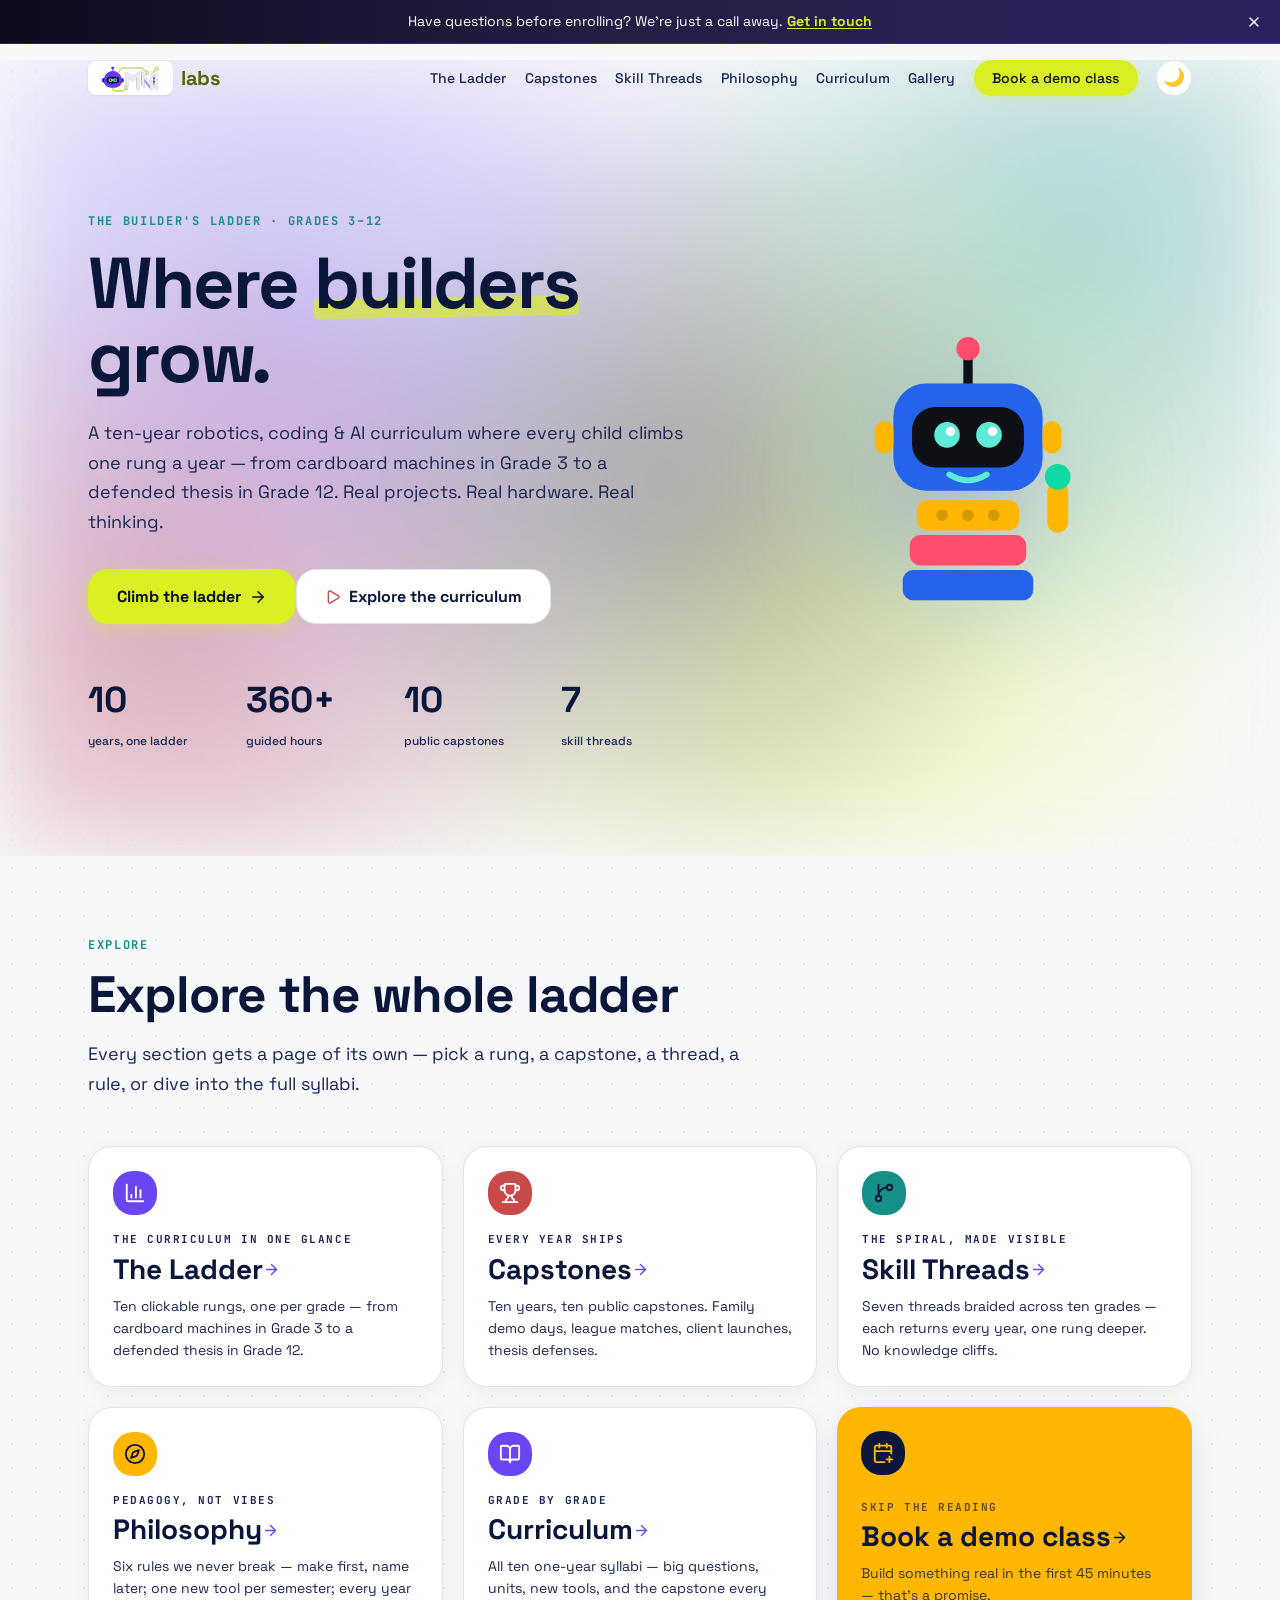
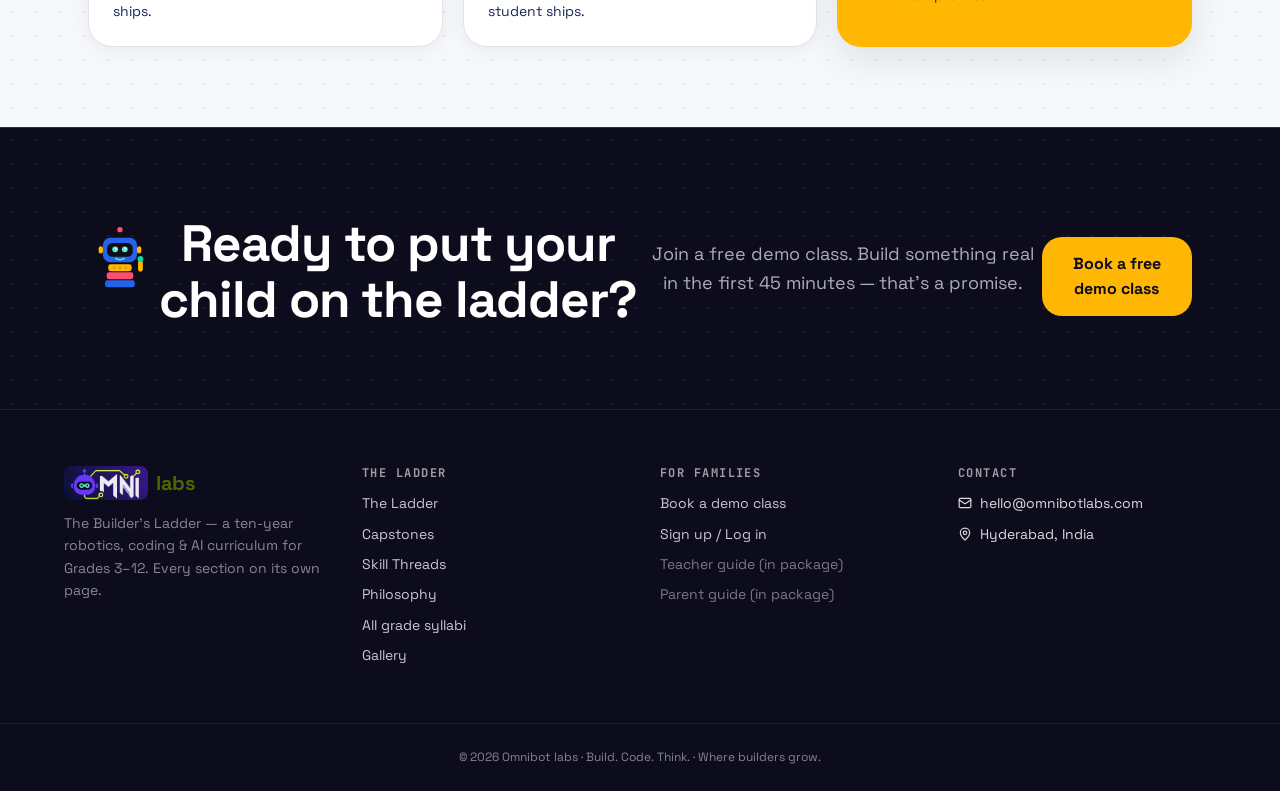
==== commit 8bdf24bc: "Initial commit: Omnibot Labs website with responsive Builder's Ladder and dark/light themes" ====
--- a/index.html
+++ b/index.html
@@ -1,557 +1,378 @@
-<!DOCTYPE html><html lang="en" class="__variable_f367f3 __variable_dd5b2f __variable_3c557b"><head><link rel="stylesheet" href="_next/static/css/2616ca26a6204063.css" data-precedence="next"><script src="_next/static/chunks/4bd1b696-c023c6e3521b1417.js" async=""></script><script src="_next/static/chunks/255-3981a3d1f3561bd8.js" async=""></script><script src="_next/static/chunks/main-app-8325d46b281e2127.js" async=""></script><script src="_next/static/chunks/994-e4ec6fe8ed0c762d.js" async=""></script><script src="_next/static/chunks/928-988fe9138e2d88b1.js" async=""></script><script src="_next/static/chunks/app/page-745e4ac3ae5cdc16.js" async=""></script><script src="_next/static/chunks/polyfills-42372ed130431b0a.js" nomodule=""></script><meta charset="utf-8"><meta name="viewport" content="width=device-width, initial-scale=1"><meta name="next-size-adjust" content=""><title>Omnibot labs — Where builders grow</title><meta name="description" content="The Builder's Ladder: a ten-year, project-based curriculum in robotics, coding, and AI for Grades 3–12. One rung a year, from cardboard machines to a defended thesis."><meta property="og:title" content="Omnibot labs — Where builders grow"><meta property="og:description" content="A ten-year, project-based robotics, coding &amp; AI curriculum for Grades 3–12."><meta property="og:type" content="website"><meta name="twitter:card" content="summary"><meta name="twitter:title" content="Omnibot labs — Where builders grow"><meta name="twitter:description" content="A ten-year, project-based robotics, coding &amp; AI curriculum for Grades 3–12."></head><body><script src="_next/static/chunks/webpack-8acbc0c32d87987b.js" id="_R_" async=""></script><script>(self.__next_f=self.__next_f||[]).push([0])</script><script>self.__next_f.push([1,"1:\"$Sreact.fragment\"\n2:I[9766,[],\"\"]\n3:I[8924,[],\"\"]\n4:I[2083,[\"994\",\"static/chunks/994-e4ec6fe8ed0c762d.js\",\"928\",\"static/chunks/928-988fe9138e2d88b1.js\",\"974\",\"static/chunks/app/page-745e4ac3ae5cdc16.js\"],\"Navbar\"]\n5:I[4056,[\"994\",\"static/chunks/994-e4ec6fe8ed0c762d.js\",\"928\",\"static/chunks/928-988fe9138e2d88b1.js\",\"974\",\"static/chunks/app/page-745e4ac3ae5cdc16.js\"],\"Hero\"]\n6:I[45,[\"994\",\"static/chunks/994-e4ec6fe8ed0c762d.js\",\"928\",\"static/chunks/928-988fe9138e2d88b1.js\",\"974\",\"static/chunks/app/page-745e4ac3ae5cdc16.js\"],\"default\"]\n11:I[7150,[],\"\"]\n:HL[\"_next/static/media/36966cca54120369-s.p.woff2\",\"font\",{\"crossOrigin\":\"\",\"type\":\"font/woff2\"}]\n:HL[\"_next/static/media/bb3ef058b751a6ad-s.p.woff2\",\"font\",{\"crossOrigin\":\"\",\"type\":\"font/woff2\"}]\n:HL[\"_next/static/media/e4af272ccee01ff0-s.p.woff2\",\"font\",{\"crossOrigin\":\"\",\"type\":\"font/woff2\"}]\n:HL[\"_next/static/css/2616ca26a6204063.css\",\"style\"]\n"])</script><script>self.__next_f.push([1,"0:{\"P\":null,\"b\":\"CKjxOpUQmmUmgqZlaySxe\",\"p\":\"\",\"c\":[\"\",\"\"],\"i\":false,\"f\":[[[\"\",{\"children\":[\"__PAGE__\",{}]},\"$undefined\",\"$undefined\",true],[\"\",[\"$\",\"$1\",\"c\",{\"children\":[[[\"$\",\"link\",\"0\",{\"rel\":\"stylesheet\",\"href\":\"_next/static/css/2616ca26a6204063.css\",\"precedence\":\"next\",\"crossOrigin\":\"$undefined\",\"nonce\":\"$undefined\"}]],[\"$\",\"html\",null,{\"lang\":\"en\",\"className\":\"__variable_f367f3 __variable_dd5b2f __variable_3c557b\",\"children\":[\"$\",\"body\",null,{\"children\":[\"$\",\"$L2\",null,{\"parallelRouterKey\":\"children\",\"error\":\"$undefined\",\"errorStyles\":\"$undefined\",\"errorScripts\":\"$undefined\",\"template\":[\"$\",\"$L3\",null,{}],\"templateStyles\":\"$undefined\",\"templateScripts\":\"$undefined\",\"notFound\":[[[\"$\",\"title\",null,{\"children\":\"404: This page could not be found.\"}],[\"$\",\"div\",null,{\"style\":{\"fontFamily\":\"system-ui,\\\"Segoe UI\\\",Roboto,Helvetica,Arial,sans-serif,\\\"Apple Color Emoji\\\",\\\"Segoe UI Emoji\\\"\",\"height\":\"100vh\",\"textAlign\":\"center\",\"display\":\"flex\",\"flexDirection\":\"column\",\"alignItems\":\"center\",\"justifyContent\":\"center\"},\"children\":[\"$\",\"div\",null,{\"children\":[[\"$\",\"style\",null,{\"dangerouslySetInnerHTML\":{\"__html\":\"body{color:#000;background:#fff;margin:0}.next-error-h1{border-right:1px solid rgba(0,0,0,.3)}@media (prefers-color-scheme:dark){body{color:#fff;background:#000}.next-error-h1{border-right:1px solid rgba(255,255,255,.3)}}\"}}],[\"$\",\"h1\",null,{\"className\":\"next-error-h1\",\"style\":{\"display\":\"inline-block\",\"margin\":\"0 20px 0 0\",\"padding\":\"0 23px 0 0\",\"fontSize\":24,\"fontWeight\":500,\"verticalAlign\":\"top\",\"lineHeight\":\"49px\"},\"children\":404}],[\"$\",\"div\",null,{\"style\":{\"display\":\"inline-block\"},\"children\":[\"$\",\"h2\",null,{\"style\":{\"fontSize\":14,\"fontWeight\":400,\"lineHeight\":\"49px\",\"margin\":0},\"children\":\"This page could not be found.\"}]}]]}]}]],[]],\"forbidden\":\"$undefined\",\"unauthorized\":\"$undefined\"}]}]}]]}],{\"children\":[\"__PAGE__\",[\"$\",\"$1\",\"c\",{\"children\":[[[\"$\",\"$L4\",null,{}],[\"$\",\"main\",null,{\"children\":[[\"$\",\"$L5\",null,{}],[\"$\",\"section\",null,{\"className\":\"bg-studs py-20 sm:py-28\",\"children\":[\"$\",\"div\",null,{\"className\":\"mx-auto max-w-6xl px-4 sm:px-6\",\"children\":[[\"$\",\"p\",null,{\"className\":\"font-mono text-xs font-bold tracking-widest text-blue uppercase\",\"children\":\"Explore\"}],[\"$\",\"h2\",null,{\"className\":\"font-display mt-3 max-w-2xl text-4xl font-bold tracking-tight sm:text-5xl\",\"children\":\"Explore the whole ladder\"}],[\"$\",\"p\",null,{\"className\":\"mt-4 max-w-2xl text-lg text-ink-soft\",\"children\":\"Every section gets a page of its own — pick a rung, a capstone, a thread, a rule, or dive into the full syllabi.\"}],[\"$\",\"div\",null,{\"className\":\"mt-12 grid gap-5 sm:grid-cols-2 lg:grid-cols-3\",\"children\":[[[\"$\",\"a\",\"/ladder\",{\"href\":\"/ladder\",\"className\":\"group flex flex-col rounded-2xl border border-ink/8 bg-paper p-6 shadow-card transition-all hover:-translate-y-1 hover:shadow-block\",\"children\":[[\"$\",\"span\",null,{\"className\":\"inline-flex h-11 w-11 items-center justify-center rounded-xl bg-blue text-white\",\"children\":[\"$\",\"$L6\",null,{\"ref\":\"$undefined\",\"iconNode\":[[\"path\",{\"d\":\"M3 3v16a2 2 0 0 0 2 2h16\",\"key\":\"c24i48\"}],[\"path\",{\"d\":\"M18 17V9\",\"key\":\"2bz60n\"}],[\"path\",{\"d\":\"M13 17V5\",\"key\":\"1frdt8\"}],[\"path\",{\"d\":\"M8 17v-3\",\"key\":\"17ska0\"}]],\"className\":\"lucide-chart-column\",\"size\":22}]}],[\"$\",\"p\",null,{\"className\":\"font-mono mt-4 text-[11px] font-bold tracking-widest text-ink-soft uppercase\",\"children\":\"The curriculum in one glance\"}],[\"$\",\"h3\",null,{\"className\":\"font-display mt-1 flex items-center gap-2 text-xl font-bold\",\"children\":[\"The Ladder\",[\"$\",\"$L6\",null,{\"ref\":\"$undefined\",\"iconNode\":[[\"path\",{\"d\":\"M5 12h14\",\"key\":\"1ays0h\"}],[\"path\",{\"d\":\"m12 5 7 7-7 7\",\"key\":\"xquz4c\"}]],\"className\":\"lucide-arrow-right text-blue transition-transform group-hover:translate-x-1\",\"size\":17}]]}],[\"$\",\"p\",null,{\"className\":\"mt-2 text-sm leading-relaxed text-ink-soft\",\"children\":\"Ten clickable rungs, one per grade — from cardboard machines in Grade 3 to a defended thesis in Grade 12.\"}]]}],[\"$\",\"a\",\"/capstones\",{\"href\":\"/capstones\",\"className\":\"group flex flex-col rounded-2xl border border-ink/8 bg-paper p-6 shadow-card transition-all hover:-translate-y-1 hover:shadow-block\",\"children\":[[\"$\",\"span\",null,{\"className\":\"inline-flex h-11 w-11 items-center justify-center rounded-xl bg-coral text-white\",\"children\":[\"$\",\"$L6\",null,{\"ref\":\"$undefined\",\"iconNode\":[[\"path\",{\"d\":\"M10 14.66v1.626a2 2 0 0 1-.976 1.696A5 5 0 0 0 7 21.978\",\"key\":\"1n3hpd\"}],[\"path\",{\"d\":\"M14 14.66v1.626a2 2 0 0 0 .976 1.696A5 5 0 0 1 17 21.978\",\"key\":\"rfe1zi\"}],[\"path\",{\"d\":\"M18 9h1.5a1 1 0 0 0 0-5H18\",\"key\":\"7xy6bh\"}],[\"path\",{\"d\":\"M4 22h16\",\"key\":\"57wxv0\"}],[\"path\",{\"d\":\"M6 9a6 6 0 0 0 12 0V3a1 1 0 0 0-1-1H7a1 1 0 0 0-1 1z\",\"key\":\"1mhfuq\"}],[\"path\",{\"d\":\"M6 9H4.5a1 1 0 0 1 0-5H6\",\"key\":\"tex48p\"}]],\"className\":\"lucide-trophy\",\"size\":22}]}],\"$L7\",\"$L8\",\"$L9\"]}],\"$La\",\"$Lb\",\"$Lc\"],\"$Ld\"]}]]}]}]]}],\"$Le\"],null,\"$Lf\"]}],{},null,false]},null,false],\"$L10\",false]],\"m\":\"$undefined\",\"G\":[\"$11\",[]],\"s\":false,\"S\":true}\n"])</script><script>self.__next_f.push([1,"12:I[2340,[\"994\",\"static/chunks/994-e4ec6fe8ed0c762d.js\",\"928\",\"static/chunks/928-988fe9138e2d88b1.js\",\"974\",\"static/chunks/app/page-745e4ac3ae5cdc16.js\"],\"Footer\"]\n13:I[4431,[],\"OutletBoundary\"]\n15:I[5278,[],\"AsyncMetadataOutlet\"]\n17:I[4431,[],\"ViewportBoundary\"]\n19:I[4431,[],\"MetadataBoundary\"]\n1a:\"$Sreact.suspense\"\n7:[\"$\",\"p\",null,{\"className\":\"font-mono mt-4 text-[11px] font-bold tracking-widest text-ink-soft uppercase\",\"children\":\"Every year ships\"}]\n8:[\"$\",\"h3\",null,{\"className\":\"font-display mt-1 flex items-center gap-2 text-xl font-bold\",\"children\":[\"Capstones\",[\"$\",\"$L6\",null,{\"ref\":\"$undefined\",\"iconNode\":\"$0:f:0:1:2:children:1:props:children:0:1:props:children:1:props:children:props:children:3:props:children:0:0:props:children:2:props:children:1:props:iconNode\",\"className\":\"lucide-arrow-right text-blue transition-transform group-hover:translate-x-1\",\"size\":17}]]}]\n9:[\"$\",\"p\",null,{\"className\":\"mt-2 text-sm leading-relaxed text-ink-soft\",\"children\":\"Ten years, ten public capstones. Family demo days, league matches, client launches, thesis defenses.\"}]\n"])</script><script>self.__next_f.push([1,"a:[\"$\",\"a\",\"/threads\",{\"href\":\"/threads\",\"className\":\"group flex flex-col rounded-2xl border border-ink/8 bg-paper p-6 shadow-card transition-all hover:-translate-y-1 hover:shadow-block\",\"children\":[[\"$\",\"span\",null,{\"className\":\"inline-flex h-11 w-11 items-center justify-center rounded-xl bg-ink text-paper\",\"children\":[\"$\",\"$L6\",null,{\"ref\":\"$undefined\",\"iconNode\":[[\"path\",{\"d\":\"M15 6a9 9 0 0 0-9 9V3\",\"key\":\"1cii5b\"}],[\"circle\",{\"cx\":\"18\",\"cy\":\"6\",\"r\":\"3\",\"key\":\"1h7g24\"}],[\"circle\",{\"cx\":\"6\",\"cy\":\"18\",\"r\":\"3\",\"key\":\"fqmcym\"}]],\"className\":\"lucide-git-branch\",\"size\":22}]}],[\"$\",\"p\",null,{\"className\":\"font-mono mt-4 text-[11px] font-bold tracking-widest text-ink-soft uppercase\",\"children\":\"The spiral, made visible\"}],[\"$\",\"h3\",null,{\"className\":\"font-display mt-1 flex items-center gap-2 text-xl font-bold\",\"children\":[\"Skill Threads\",[\"$\",\"$L6\",null,{\"ref\":\"$undefined\",\"iconNode\":\"$0:f:0:1:2:children:1:props:children:0:1:props:children:1:props:children:props:children:3:props:children:0:0:props:children:2:props:children:1:props:iconNode\",\"className\":\"lucide-arrow-right text-blue transition-transform group-hover:translate-x-1\",\"size\":17}]]}],[\"$\",\"p\",null,{\"className\":\"mt-2 text-sm leading-relaxed text-ink-soft\",\"children\":\"Seven threads braided across ten grades — each returns every year, one rung deeper. No knowledge cliffs.\"}]]}]\n"])</script><script>self.__next_f.push([1,"b:[\"$\",\"a\",\"/philosophy\",{\"href\":\"/philosophy\",\"className\":\"group flex flex-col rounded-2xl border border-ink/8 bg-paper p-6 shadow-card transition-all hover:-translate-y-1 hover:shadow-block\",\"children\":[[\"$\",\"span\",null,{\"className\":\"inline-flex h-11 w-11 items-center justify-center rounded-xl bg-amber text-ink\",\"children\":[\"$\",\"$L6\",null,{\"ref\":\"$undefined\",\"iconNode\":[[\"circle\",{\"cx\":\"12\",\"cy\":\"12\",\"r\":\"10\",\"key\":\"1mglay\"}],[\"path\",{\"d\":\"m16.24 7.76-1.804 5.411a2 2 0 0 1-1.265 1.265L7.76 16.24l1.804-5.411a2 2 0 0 1 1.265-1.265z\",\"key\":\"9ktpf1\"}]],\"className\":\"lucide-compass\",\"size\":22}]}],[\"$\",\"p\",null,{\"className\":\"font-mono mt-4 text-[11px] font-bold tracking-widest text-ink-soft uppercase\",\"children\":\"Pedagogy, not vibes\"}],[\"$\",\"h3\",null,{\"className\":\"font-display mt-1 flex items-center gap-2 text-xl font-bold\",\"children\":[\"Philosophy\",[\"$\",\"$L6\",null,{\"ref\":\"$undefined\",\"iconNode\":\"$0:f:0:1:2:children:1:props:children:0:1:props:children:1:props:children:props:children:3:props:children:0:0:props:children:2:props:children:1:props:iconNode\",\"className\":\"lucide-arrow-right text-blue transition-transform group-hover:translate-x-1\",\"size\":17}]]}],[\"$\",\"p\",null,{\"className\":\"mt-2 text-sm leading-relaxed text-ink-soft\",\"children\":\"Six rules we never break — make first, name later; one new tool per semester; every year ships.\"}]]}]\n"])</script><script>self.__next_f.push([1,"c:[\"$\",\"a\",\"/curriculum\",{\"href\":\"/curriculum\",\"className\":\"group flex flex-col rounded-2xl border border-ink/8 bg-paper p-6 shadow-card transition-all hover:-translate-y-1 hover:shadow-block\",\"children\":[[\"$\",\"span\",null,{\"className\":\"inline-flex h-11 w-11 items-center justify-center rounded-xl bg-blue text-white\",\"children\":[\"$\",\"$L6\",null,{\"ref\":\"$undefined\",\"iconNode\":[[\"path\",{\"d\":\"M12 7v14\",\"key\":\"1akyts\"}],[\"path\",{\"d\":\"M3 18a1 1 0 0 1-1-1V4a1 1 0 0 1 1-1h5a4 4 0 0 1 4 4 4 4 0 0 1 4-4h5a1 1 0 0 1 1 1v13a1 1 0 0 1-1 1h-6a3 3 0 0 0-3 3 3 3 0 0 0-3-3z\",\"key\":\"ruj8y\"}]],\"className\":\"lucide-book-open\",\"size\":22}]}],[\"$\",\"p\",null,{\"className\":\"font-mono mt-4 text-[11px] font-bold tracking-widest text-ink-soft uppercase\",\"children\":\"Grade by grade\"}],[\"$\",\"h3\",null,{\"className\":\"font-display mt-1 flex items-center gap-2 text-xl font-bold\",\"children\":[\"Curriculum\",[\"$\",\"$L6\",null,{\"ref\":\"$undefined\",\"iconNode\":\"$0:f:0:1:2:children:1:props:children:0:1:props:children:1:props:children:props:children:3:props:children:0:0:props:children:2:props:children:1:props:iconNode\",\"className\":\"lucide-arrow-right text-blue transition-transform group-hover:translate-x-1\",\"size\":17}]]}],[\"$\",\"p\",null,{\"className\":\"mt-2 text-sm leading-relaxed text-ink-soft\",\"children\":\"All ten one-year syllabi — big questions, units, new tools, and the capstone every student ships.\"}]]}]\n"])</script><script>self.__next_f.push([1,"d:[\"$\",\"a\",null,{\"href\":\"/signup\",\"className\":\"group flex flex-col justify-between rounded-2xl bg-amber p-6 shadow-block transition-all hover:-translate-y-1\",\"children\":[[\"$\",\"span\",null,{\"className\":\"inline-flex h-11 w-11 items-center justify-center rounded-xl bg-ink text-amber\",\"children\":[\"$\",\"$L6\",null,{\"ref\":\"$undefined\",\"iconNode\":[[\"path\",{\"d\":\"M16 19h6\",\"key\":\"xwg31i\"}],[\"path\",{\"d\":\"M16 2v4\",\"key\":\"4m81vk\"}],[\"path\",{\"d\":\"M19 16v6\",\"key\":\"tddt3s\"}],[\"path\",{\"d\":\"M21 12.598V6a2 2 0 0 0-2-2H5a2 2 0 0 0-2 2v14a2 2 0 0 0 2 2h8.5\",\"key\":\"1glfrc\"}],[\"path\",{\"d\":\"M3 10h18\",\"key\":\"8toen8\"}],[\"path\",{\"d\":\"M8 2v4\",\"key\":\"1cmpym\"}]],\"className\":\"lucide-calendar-plus\",\"size\":22}]}],[\"$\",\"div\",null,{\"className\":\"mt-6\",\"children\":[[\"$\",\"p\",null,{\"className\":\"font-mono text-[11px] font-bold tracking-widest text-ink/60 uppercase\",\"children\":\"Skip the reading\"}],[\"$\",\"h3\",null,{\"className\":\"font-display flex items-center gap-2 text-xl font-bold\",\"children\":[\"Book a demo class\",[\"$\",\"$L6\",null,{\"ref\":\"$undefined\",\"iconNode\":\"$0:f:0:1:2:children:1:props:children:0:1:props:children:1:props:children:props:children:3:props:children:0:0:props:children:2:props:children:1:props:iconNode\",\"className\":\"lucide-arrow-right transition-transform group-hover:translate-x-1\",\"size\":17}]]}],[\"$\",\"p\",null,{\"className\":\"mt-2 text-sm leading-relaxed text-ink/70\",\"children\":\"Build something real in the first 45 minutes — that's a promise.\"}]]}]]}]\n"])</script><script>self.__next_f.push([1,"e:[\"$\",\"$L12\",null,{}]\nf:[\"$\",\"$L13\",null,{\"children\":[\"$L14\",[\"$\",\"$L15\",null,{\"promise\":\"$@16\"}]]}]\n10:[\"$\",\"$1\",\"h\",{\"children\":[null,[[\"$\",\"$L17\",null,{\"children\":\"$L18\"}],[\"$\",\"meta\",null,{\"name\":\"next-size-adjust\",\"content\":\"\"}]],[\"$\",\"$L19\",null,{\"children\":[\"$\",\"div\",null,{\"hidden\":true,\"children\":[\"$\",\"$1a\",null,{\"fallback\":null,\"children\":\"$L1b\"}]}]}]]}]\n"])</script><script>self.__next_f.push([1,"18:[[\"$\",\"meta\",\"0\",{\"charSet\":\"utf-8\"}],[\"$\",\"meta\",\"1\",{\"name\":\"viewport\",\"content\":\"width=device-width, initial-scale=1\"}]]\n14:null\n"])</script><script>self.__next_f.push([1,"16:{\"metadata\":[[\"$\",\"title\",\"0\",{\"children\":\"Omnibot labs — Where builders grow\"}],[\"$\",\"meta\",\"1\",{\"name\":\"description\",\"content\":\"The Builder's Ladder: a ten-year, project-based curriculum in robotics, coding, and AI for Grades 3–12. One rung a year, from cardboard machines to a defended thesis.\"}],[\"$\",\"meta\",\"2\",{\"property\":\"og:title\",\"content\":\"Omnibot labs — Where builders grow\"}],[\"$\",\"meta\",\"3\",{\"property\":\"og:description\",\"content\":\"A ten-year, project-based robotics, coding \u0026 AI curriculum for Grades 3–12.\"}],[\"$\",\"meta\",\"4\",{\"property\":\"og:type\",\"content\":\"website\"}],[\"$\",\"meta\",\"5\",{\"name\":\"twitter:card\",\"content\":\"summary\"}],[\"$\",\"meta\",\"6\",{\"name\":\"twitter:title\",\"content\":\"Omnibot labs — Where builders grow\"}],[\"$\",\"meta\",\"7\",{\"name\":\"twitter:description\",\"content\":\"A ten-year, project-based robotics, coding \u0026 AI curriculum for Grades 3–12.\"}]],\"error\":null,\"digest\":\"$undefined\"}\n"])</script><script>self.__next_f.push([1,"1b:\"$16:metadata\"\n"])</script><div hidden=""></div><header class="fixed inset-x-0 top-0 z-50 transition-all duration-300 bg-transparent"><nav class="mx-auto flex h-16 max-w-6xl items-center justify-between px-4 sm:px-6"><a class="flex items-center gap-2" aria-label="Omnibot labs home" href="index.html"><svg viewBox="0 0 160 160" width="34" height="34" aria-hidden="true"><g transform="translate(24,24)"><rect x="0" y="0" width="112" height="30" rx="10" fill="#2563eb"></rect><rect x="0" y="41" width="82" height="30" rx="10" fill="#ff4d6d"></rect><rect x="0" y="82" width="30" height="30" rx="10" fill="#ffb703"></rect><circle cx="97" cy="97" r="15" fill="#10d9a3"></circle></g></svg><span class="font-display text-xl font-bold tracking-tight">Omnibot <span class="text-blue">labs</span></span></a><div class="hidden items-center gap-6 lg:flex"><a class="text-sm font-medium text-ink-soft transition-colors hover:text-ink" href="ladder.html">The Ladder</a><a class="text-sm font-medium text-ink-soft transition-colors hover:text-ink" href="capstones.html">Capstones</a><a class="text-sm font-medium text-ink-soft transition-colors hover:text-ink" href="threads.html">Skill Threads</a><a class="text-sm font-medium text-ink-soft transition-colors hover:text-ink" href="philosophy.html">Philosophy</a><a class="text-sm font-medium text-ink-soft transition-colors hover:text-ink" href="curriculum.html">Curriculum</a><a class="btn-block rounded-xl bg-ink px-4 py-2 text-sm font-semibold text-paper" href="signup.html">Book a demo class</a><button type="button" aria-label="Toggle dark mode" class="rounded-full border border-ink/15 px-2 py-1 text-base leading-none">🌙</button></div><button class="lg:hidden" aria-expanded="false" aria-label="Open menu"><svg xmlns="http://www.w3.org/2000/svg" width="24" height="24" viewBox="0 0 24 24" fill="none" stroke="currentColor" stroke-width="2" stroke-linecap="round" stroke-linejoin="round" class="lucide lucide-menu" aria-hidden="true"><path d="M4 5h16"></path><path d="M4 12h16"></path><path d="M4 19h16"></path></svg></button></nav></header><main><section class="bg-studs relative overflow-hidden pt-28 pb-16 sm:pt-36 sm:pb-24"><div class="mx-auto grid max-w-6xl items-center gap-12 px-4 sm:px-6 lg:grid-cols-[1.15fr_0.85fr]"><div><p class="font-mono text-xs font-bold tracking-widest text-blue uppercase" style="opacity: 1; transform: none;">The Builder's Ladder · Grades 3–12</p><h1 class="font-display mt-4 text-5xl leading-[1.02] font-bold tracking-tight sm:text-6xl lg:text-7xl" style="opacity: 1; transform: none;">Where <span class="relative inline-block"><span class="relative z-10">builders</span><span aria-hidden="true" class="absolute inset-x-0 bottom-1 z-0 h-4 -rotate-1 rounded bg-amber/80 sm:h-5"></span></span> grow.</h1><p class="mt-6 max-w-xl text-lg leading-relaxed text-ink-soft" style="opacity: 1; transform: none;">A ten-year robotics, coding &amp; AI curriculum where every child climbs one rung a year — from cardboard machines in Grade 3 to a defended thesis in Grade 12. Real projects. Real hardware. Real thinking.</p><div class="mt-8 flex flex-wrap items-center gap-4" style="opacity: 1; transform: none;"><a class="btn-block inline-flex items-center gap-2 rounded-xl bg-blue px-6 py-3.5 font-semibold text-white" href="ladder.html">Climb the ladder <svg xmlns="http://www.w3.org/2000/svg" width="18" height="18" viewBox="0 0 24 24" fill="none" stroke="currentColor" stroke-width="2" stroke-linecap="round" stroke-linejoin="round" class="lucide lucide-arrow-right" aria-hidden="true"><path d="M5 12h14"></path><path d="m12 5 7 7-7 7"></path></svg></a><a class="btn-block inline-flex items-center gap-2 rounded-xl border-2 border-ink/15 bg-paper px-6 py-3.5 font-semibold" href="curriculum.html"><svg xmlns="http://www.w3.org/2000/svg" width="16" height="16" viewBox="0 0 24 24" fill="none" stroke="currentColor" stroke-width="2" stroke-linecap="round" stroke-linejoin="round" class="lucide lucide-play text-coral" aria-hidden="true"><path d="M5 5a2 2 0 0 1 3.008-1.728l11.997 6.998a2 2 0 0 1 .003 3.458l-12 7A2 2 0 0 1 5 19z"></path></svg> Explore the curriculum</a></div><dl class="mt-12 grid max-w-lg grid-cols-2 gap-6 sm:grid-cols-4" style="opacity: 1;"><div><dt class="sr-only">years, one ladder</dt><dd class="font-display text-3xl font-bold text-ink">10</dd><dd class="mt-0.5 text-xs font-medium text-ink-soft">years, one ladder</dd></div><div><dt class="sr-only">guided hours</dt><dd class="font-display text-3xl font-bold text-ink">360+</dd><dd class="mt-0.5 text-xs font-medium text-ink-soft">guided hours</dd></div><div><dt class="sr-only">public capstones</dt><dd class="font-display text-3xl font-bold text-ink">10</dd><dd class="mt-0.5 text-xs font-medium text-ink-soft">public capstones</dd></div><div><dt class="sr-only">skill threads</dt><dd class="font-display text-3xl font-bold text-ink">7</dd><dd class="mt-0.5 text-xs font-medium text-ink-soft">skill threads</dd></div></dl></div><div class="relative mx-auto" style="opacity: 1; transform: none;"><div class="absolute -inset-8 -z-10 rounded-full bg-sky blur-2xl"></div><svg viewBox="0 0 240 260" width="280" height="303.3333333333333" class="animate-float" role="img" aria-label="Funzo, the Omnibot labs robot mascot"><line x1="120" y1="46" x2="120" y2="22" stroke="#0e1016" stroke-width="8" stroke-linecap="round"></line><circle cx="120" cy="16" r="10" fill="#ff4d6d"></circle><rect x="56" y="46" width="128" height="92" rx="28" fill="#2563eb"></rect><rect x="72" y="66" width="96" height="52" rx="20" fill="#0e1016"></rect><g style="transform-origin: 50% 88px;"><circle cx="102" cy="90" r="11" fill="#5eead4"></circle><circle cx="138" cy="90" r="11" fill="#5eead4"></circle><circle cx="105" cy="87" r="4" fill="#ffffff"></circle><circle cx="141" cy="87" r="4" fill="#ffffff"></circle></g><rect x="40" y="78" width="16" height="28" rx="8" fill="#ffb703"></rect><rect x="184" y="78" width="16" height="28" rx="8" fill="#ffb703"></rect><path d="M104 124 q16 10 32 0" stroke="#5eead4" stroke-width="5" fill="none" stroke-linecap="round"></path><rect x="76" y="146" width="88" height="26" rx="9" fill="#ffb703"></rect><rect x="70" y="176" width="100" height="26" rx="9" fill="#ff4d6d"></rect><rect x="64" y="206" width="112" height="26" rx="9" fill="#2563eb"></rect><circle cx="98" cy="159" r="5" fill="#0e1016" opacity="0.18"></circle><circle cx="120" cy="159" r="5" fill="#0e1016" opacity="0.18"></circle><circle cx="142" cy="159" r="5" fill="#0e1016" opacity="0.18"></circle><g style="transform-origin: 196px 160px;"><rect x="188" y="130" width="18" height="44" rx="9" fill="#ffb703"></rect><circle cx="197" cy="126" r="11" fill="#10d9a3"></circle></g></svg></div></div></section><section class="bg-studs py-20 sm:py-28"><div class="mx-auto max-w-6xl px-4 sm:px-6"><p class="font-mono text-xs font-bold tracking-widest text-blue uppercase">Explore</p><h2 class="font-display mt-3 max-w-2xl text-4xl font-bold tracking-tight sm:text-5xl">Explore the whole ladder</h2><p class="mt-4 max-w-2xl text-lg text-ink-soft">Every section gets a page of its own — pick a rung, a capstone, a thread, a rule, or dive into the full syllabi.</p><div class="mt-12 grid gap-5 sm:grid-cols-2 lg:grid-cols-3"><a href="ladder.html" class="group flex flex-col rounded-2xl border border-ink/8 bg-paper p-6 shadow-card transition-all hover:-translate-y-1 hover:shadow-block"><span class="inline-flex h-11 w-11 items-center justify-center rounded-xl bg-blue text-white"><svg xmlns="http://www.w3.org/2000/svg" width="22" height="22" viewBox="0 0 24 24" fill="none" stroke="currentColor" stroke-width="2" stroke-linecap="round" stroke-linejoin="round" class="lucide lucide-chart-column" aria-hidden="true"><path d="M3 3v16a2 2 0 0 0 2 2h16"></path><path d="M18 17V9"></path><path d="M13 17V5"></path><path d="M8 17v-3"></path></svg></span><p class="font-mono mt-4 text-[11px] font-bold tracking-widest text-ink-soft uppercase">The curriculum in one glance</p><h3 class="font-display mt-1 flex items-center gap-2 text-xl font-bold">The Ladder<svg xmlns="http://www.w3.org/2000/svg" width="17" height="17" viewBox="0 0 24 24" fill="none" stroke="currentColor" stroke-width="2" stroke-linecap="round" stroke-linejoin="round" class="lucide lucide-arrow-right text-blue transition-transform group-hover:translate-x-1" aria-hidden="true"><path d="M5 12h14"></path><path d="m12 5 7 7-7 7"></path></svg></h3><p class="mt-2 text-sm leading-relaxed text-ink-soft">Ten clickable rungs, one per grade — from cardboard machines in Grade 3 to a defended thesis in Grade 12.</p></a><a href="capstones.html" class="group flex flex-col rounded-2xl border border-ink/8 bg-paper p-6 shadow-card transition-all hover:-translate-y-1 hover:shadow-block"><span class="inline-flex h-11 w-11 items-center justify-center rounded-xl bg-coral text-white"><svg xmlns="http://www.w3.org/2000/svg" width="22" height="22" viewBox="0 0 24 24" fill="none" stroke="currentColor" stroke-width="2" stroke-linecap="round" stroke-linejoin="round" class="lucide lucide-trophy" aria-hidden="true"><path d="M10 14.66v1.626a2 2 0 0 1-.976 1.696A5 5 0 0 0 7 21.978"></path><path d="M14 14.66v1.626a2 2 0 0 0 .976 1.696A5 5 0 0 1 17 21.978"></path><path d="M18 9h1.5a1 1 0 0 0 0-5H18"></path><path d="M4 22h16"></path><path d="M6 9a6 6 0 0 0 12 0V3a1 1 0 0 0-1-1H7a1 1 0 0 0-1 1z"></path><path d="M6 9H4.5a1 1 0 0 1 0-5H6"></path></svg></span><p class="font-mono mt-4 text-[11px] font-bold tracking-widest text-ink-soft uppercase">Every year ships</p><h3 class="font-display mt-1 flex items-center gap-2 text-xl font-bold">Capstones<svg xmlns="http://www.w3.org/2000/svg" width="17" height="17" viewBox="0 0 24 24" fill="none" stroke="currentColor" stroke-width="2" stroke-linecap="round" stroke-linejoin="round" class="lucide lucide-arrow-right text-blue transition-transform group-hover:translate-x-1" aria-hidden="true"><path d="M5 12h14"></path><path d="m12 5 7 7-7 7"></path></svg></h3><p class="mt-2 text-sm leading-relaxed text-ink-soft">Ten years, ten public capstones. Family demo days, league matches, client launches, thesis defenses.</p></a><a href="threads.html" class="group flex flex-col rounded-2xl border border-ink/8 bg-paper p-6 shadow-card transition-all hover:-translate-y-1 hover:shadow-block"><span class="inline-flex h-11 w-11 items-center justify-center rounded-xl bg-ink text-paper"><svg xmlns="http://www.w3.org/2000/svg" width="22" height="22" viewBox="0 0 24 24" fill="none" stroke="currentColor" stroke-width="2" stroke-linecap="round" stroke-linejoin="round" class="lucide lucide-git-branch" aria-hidden="true"><path d="M15 6a9 9 0 0 0-9 9V3"></path><circle cx="18" cy="6" r="3"></circle><circle cx="6" cy="18" r="3"></circle></svg></span><p class="font-mono mt-4 text-[11px] font-bold tracking-widest text-ink-soft uppercase">The spiral, made visible</p><h3 class="font-display mt-1 flex items-center gap-2 text-xl font-bold">Skill Threads<svg xmlns="http://www.w3.org/2000/svg" width="17" height="17" viewBox="0 0 24 24" fill="none" stroke="currentColor" stroke-width="2" stroke-linecap="round" stroke-linejoin="round" class="lucide lucide-arrow-right text-blue transition-transform group-hover:translate-x-1" aria-hidden="true"><path d="M5 12h14"></path><path d="m12 5 7 7-7 7"></path></svg></h3><p class="mt-2 text-sm leading-relaxed text-ink-soft">Seven threads braided across ten grades — each returns every year, one rung deeper. No knowledge cliffs.</p></a><a href="philosophy.html" class="group flex flex-col rounded-2xl border border-ink/8 bg-paper p-6 shadow-card transition-all hover:-translate-y-1 hover:shadow-block"><span class="inline-flex h-11 w-11 items-center justify-center rounded-xl bg-amber text-ink"><svg xmlns="http://www.w3.org/2000/svg" width="22" height="22" viewBox="0 0 24 24" fill="none" stroke="currentColor" stroke-width="2" stroke-linecap="round" stroke-linejoin="round" class="lucide lucide-compass" aria-hidden="true"><circle cx="12" cy="12" r="10"></circle><path d="m16.24 7.76-1.804 5.411a2 2 0 0 1-1.265 1.265L7.76 16.24l1.804-5.411a2 2 0 0 1 1.265-1.265z"></path></svg></span><p class="font-mono mt-4 text-[11px] font-bold tracking-widest text-ink-soft uppercase">Pedagogy, not vibes</p><h3 class="font-display mt-1 flex items-center gap-2 text-xl font-bold">Philosophy<svg xmlns="http://www.w3.org/2000/svg" width="17" height="17" viewBox="0 0 24 24" fill="none" stroke="currentColor" stroke-width="2" stroke-linecap="round" stroke-linejoin="round" class="lucide lucide-arrow-right text-blue transition-transform group-hover:translate-x-1" aria-hidden="true"><path d="M5 12h14"></path><path d="m12 5 7 7-7 7"></path></svg></h3><p class="mt-2 text-sm leading-relaxed text-ink-soft">Six rules we never break — make first, name later; one new tool per semester; every year ships.</p></a><a href="curriculum.html" class="group flex flex-col rounded-2xl border border-ink/8 bg-paper p-6 shadow-card transition-all hover:-translate-y-1 hover:shadow-block"><span class="inline-flex h-11 w-11 items-center justify-center rounded-xl bg-blue text-white"><svg xmlns="http://www.w3.org/2000/svg" width="22" height="22" viewBox="0 0 24 24" fill="none" stroke="currentColor" stroke-width="2" stroke-linecap="round" stroke-linejoin="round" class="lucide lucide-book-open" aria-hidden="true"><path d="M12 7v14"></path><path d="M3 18a1 1 0 0 1-1-1V4a1 1 0 0 1 1-1h5a4 4 0 0 1 4 4 4 4 0 0 1 4-4h5a1 1 0 0 1 1 1v13a1 1 0 0 1-1 1h-6a3 3 0 0 0-3 3 3 3 0 0 0-3-3z"></path></svg></span><p class="font-mono mt-4 text-[11px] font-bold tracking-widest text-ink-soft uppercase">Grade by grade</p><h3 class="font-display mt-1 flex items-center gap-2 text-xl font-bold">Curriculum<svg xmlns="http://www.w3.org/2000/svg" width="17" height="17" viewBox="0 0 24 24" fill="none" stroke="currentColor" stroke-width="2" stroke-linecap="round" stroke-linejoin="round" class="lucide lucide-arrow-right text-blue transition-transform group-hover:translate-x-1" aria-hidden="true"><path d="M5 12h14"></path><path d="m12 5 7 7-7 7"></path></svg></h3><p class="mt-2 text-sm leading-relaxed text-ink-soft">All ten one-year syllabi — big questions, units, new tools, and the capstone every student ships.</p></a><a href="signup.html" class="group flex flex-col justify-between rounded-2xl bg-amber p-6 shadow-block transition-all hover:-translate-y-1"><span class="inline-flex h-11 w-11 items-center justify-center rounded-xl bg-ink text-amber"><svg xmlns="http://www.w3.org/2000/svg" width="22" height="22" viewBox="0 0 24 24" fill="none" stroke="currentColor" stroke-width="2" stroke-linecap="round" stroke-linejoin="round" class="lucide lucide-calendar-plus" aria-hidden="true"><path d="M16 19h6"></path><path d="M16 2v4"></path><path d="M19 16v6"></path><path d="M21 12.598V6a2 2 0 0 0-2-2H5a2 2 0 0 0-2 2v14a2 2 0 0 0 2 2h8.5"></path><path d="M3 10h18"></path><path d="M8 2v4"></path></svg></span><div class="mt-6"><p class="font-mono text-[11px] font-bold tracking-widest text-ink/60 uppercase">Skip the reading</p><h3 class="font-display flex items-center gap-2 text-xl font-bold">Book a demo class<svg xmlns="http://www.w3.org/2000/svg" width="17" height="17" viewBox="0 0 24 24" fill="none" stroke="currentColor" stroke-width="2" stroke-linecap="round" stroke-linejoin="round" class="lucide lucide-arrow-right transition-transform group-hover:translate-x-1" aria-hidden="true"><path d="M5 12h14"></path><path d="m12 5 7 7-7 7"></path></svg></h3><p class="mt-2 text-sm leading-relaxed text-ink/70">Build something real in the first 45 minutes — that's a promise.</p></div></a></div></div></section></main><footer class="bg-ink text-paper"><div class="bg-studs-dark border-b border-paper/10"><div class="mx-auto flex max-w-6xl flex-col items-center gap-8 px-4 py-16 text-center sm:px-6 sm:py-20"><svg viewBox="0 0 240 260" width="120" height="130" role="img" aria-label="Funzo, the Omnibot labs robot mascot"><line x1="120" y1="46" x2="120" y2="22" stroke="#0e1016" stroke-width="8" stroke-linecap="round"></line><circle cx="120" cy="16" r="10" fill="#ff4d6d"></circle><rect x="56" y="46" width="128" height="92" rx="28" fill="#2563eb"></rect><rect x="72" y="66" width="96" height="52" rx="20" fill="#0e1016"></rect><g style="transform-origin: 50% 88px;"><circle cx="102" cy="90" r="11" fill="#5eead4"></circle><circle cx="138" cy="90" r="11" fill="#5eead4"></circle><circle cx="105" cy="87" r="4" fill="#ffffff"></circle><circle cx="141" cy="87" r="4" fill="#ffffff"></circle></g><rect x="40" y="78" width="16" height="28" rx="8" fill="#ffb703"></rect><rect x="184" y="78" width="16" height="28" rx="8" fill="#ffb703"></rect><path d="M104 124 q16 10 32 0" stroke="#5eead4" stroke-width="5" fill="none" stroke-linecap="round"></path><rect x="76" y="146" width="88" height="26" rx="9" fill="#ffb703"></rect><rect x="70" y="176" width="100" height="26" rx="9" fill="#ff4d6d"></rect><rect x="64" y="206" width="112" height="26" rx="9" fill="#2563eb"></rect><circle cx="98" cy="159" r="5" fill="#0e1016" opacity="0.18"></circle><circle cx="120" cy="159" r="5" fill="#0e1016" opacity="0.18"></circle><circle cx="142" cy="159" r="5" fill="#0e1016" opacity="0.18"></circle><g style="transform-origin: 196px 160px;"><rect x="188" y="130" width="18" height="44" rx="9" fill="#ffb703"></rect><circle cx="197" cy="126" r="11" fill="#10d9a3"></circle></g></svg><h2 class="font-display max-w-2xl text-4xl font-bold tracking-tight sm:text-5xl">Ready to put your child on the ladder?</h2><p class="max-w-xl text-lg text-paper/70">Join a free demo class. Build something real in the first 45 minutes — that's a promise.</p><a class="btn-block rounded-xl bg-amber px-8 py-4 text-lg font-bold text-ink" href="signup.html">Book a free demo class</a></div></div><div class="mx-auto grid max-w-6xl gap-10 px-4 py-14 sm:grid-cols-2 sm:px-6 lg:grid-cols-4"><div><div class="flex items-center gap-2"><svg viewBox="0 0 160 160" width="30" height="30" aria-hidden="true"><g transform="translate(24,24)"><rect x="0" y="0" width="112" height="30" rx="10" fill="#2563eb"></rect><rect x="0" y="41" width="82" height="30" rx="10" fill="#ff4d6d"></rect><rect x="0" y="82" width="30" height="30" rx="10" fill="#ffb703"></rect><circle cx="97" cy="97" r="15" fill="#10d9a3"></circle></g></svg><span class="font-display text-lg font-bold">Omnibot <span class="text-blue">labs</span></span></div><p class="mt-3 max-w-xs text-sm leading-relaxed text-paper/60">The Builder's Ladder — a ten-year robotics, coding &amp; AI curriculum for Grades 3–12. Every section on its own page.</p></div><nav aria-label="Curriculum"><h3 class="font-mono text-xs font-bold tracking-widest text-paper/50 uppercase">The Ladder</h3><ul class="mt-3 space-y-2 text-sm"><li><a class="hover:text-amber" href="ladder.html">The Ladder</a></li><li><a class="hover:text-amber" href="capstones.html">Capstones</a></li><li><a class="hover:text-amber" href="threads.html">Skill Threads</a></li><li><a class="hover:text-amber" href="philosophy.html">Philosophy</a></li><li><a class="hover:text-amber" href="curriculum.html">All grade syllabi</a></li></ul></nav><nav aria-label="For families"><h3 class="font-mono text-xs font-bold tracking-widest text-paper/50 uppercase">For families</h3><ul class="mt-3 space-y-2 text-sm"><li><a class="hover:text-amber" href="signup.html">Book a demo class</a></li><li><a class="hover:text-amber" href="signup.html">Sign up / Log in</a></li><li><span class="text-paper/40">Teacher guide (in package)</span></li><li><span class="text-paper/40">Parent guide (in package)</span></li></ul></nav><div><h3 class="font-mono text-xs font-bold tracking-widest text-paper/50 uppercase">Contact</h3><ul class="mt-3 space-y-2 text-sm text-paper/80"><li class="flex items-center gap-2"><svg xmlns="http://www.w3.org/2000/svg" width="14" height="14" viewBox="0 0 24 24" fill="none" stroke="currentColor" stroke-width="2" stroke-linecap="round" stroke-linejoin="round" class="lucide lucide-mail" aria-hidden="true"><path d="m22 7-8.991 5.727a2 2 0 0 1-2.009 0L2 7"></path><rect x="2" y="4" width="20" height="16" rx="2"></rect></svg> hello@omnibotlabs.com</li><li class="flex items-center gap-2"><svg xmlns="http://www.w3.org/2000/svg" width="14" height="14" viewBox="0 0 24 24" fill="none" stroke="currentColor" stroke-width="2" stroke-linecap="round" stroke-linejoin="round" class="lucide lucide-map-pin" aria-hidden="true"><path d="M20 10c0 4.993-5.539 10.193-7.399 11.799a1 1 0 0 1-1.202 0C9.539 20.193 4 14.993 4 10a8 8 0 0 1 16 0"></path><circle cx="12" cy="10" r="3"></circle></svg> Hyderabad, India</li></ul></div></div><div class="border-t border-paper/10 py-6 text-center text-xs text-paper/50">© 2026 Omnibot labs · Build. Code. Think. · Where builders grow.</div></footer><next-route-announcer style="position: absolute;"><template shadowrootmode="open"><div aria-live="assertive" id="__next-route-announcer__" role="alert" style="position: absolute; border: 0px; height: 1px; margin: -1px; padding: 0px; width: 1px; clip: rect(0px, 0px, 0px, 0px); overflow: hidden; white-space: nowrap; overflow-wrap: normal;"></div></template></next-route-announcer><style>
-.reveal-io{opacity:0;transform:translateY(14px);transition:opacity .5s cubic-bezier(.16,1,.3,1),transform .5s cubic-bezier(.16,1,.3,1)}
-.reveal-io.is-in{opacity:1;transform:translateY(0)}
-.reveal-io.reveal-stagger>*{opacity:0;transform:translateY(10px);transition:opacity .45s cubic-bezier(.16,1,.3,1),transform .45s cubic-bezier(.16,1,.3,1)}
-.reveal-io.reveal-stagger.is-in>*{opacity:1;transform:translateY(0)}
-@media (prefers-reduced-motion:reduce){
-.reveal-io,.reveal-io.reveal-stagger>*{opacity:1!important;transform:none!important;transition:none!important}
-}
-</style>
-<script>
-(function(){
-var io=null;
-if('IntersectionObserver' in window){
-io=new IntersectionObserver(function(entries){
-entries.forEach(function(entry){
-if(entry.isIntersecting){
-entry.target.classList.add('is-in');
-io.unobserve(entry.target);
-}
-});
-},{threshold:0.12,rootMargin:'0px 0px -8% 0px'});
-}
-function tag(s){
-if(s.dataset.revealTagged)return;
-s.dataset.revealTagged='1';
-s.classList.add('reveal-io');
-var grid=s.querySelector(':scope > div > div.grid, :scope > div.grid');
-if(grid && grid.children.length>1){
-grid.classList.add('reveal-stagger');
-Array.prototype.forEach.call(grid.children,function(child,ci){
-child.style.transitionDelay=(ci*60)+'ms';
-});
-}
-if(io){io.observe(s);}else{s.classList.add('is-in');}
-}
-function scan(){
-document.querySelectorAll('main section, main > div > section').forEach(tag);
-}
-scan();
-var mo=new MutationObserver(function(){scan();});
-mo.observe(document.body,{childList:true,subtree:true});
-[300,800,1500,3000].forEach(function(ms){setTimeout(scan,ms);});
-})();
-</script><style>
-.spotlight-card{position:relative}
-.spotlight-card::before{content:'';position:absolute;inset:0;border-radius:inherit;padding:1px;background:radial-gradient(240px circle at var(--mx,50%) var(--my,50%),rgba(37,99,235,.55),transparent 62%);-webkit-mask:linear-gradient(#000 0 0) content-box,linear-gradient(#000 0 0);-webkit-mask-composite:xor;mask-composite:exclude;opacity:0;transition:opacity .3s ease;pointer-events:none;z-index:1}
-.spotlight-card:hover::before{opacity:1}
-.magnetic-btn{transition:transform .25s cubic-bezier(.16,1,.3,1),box-shadow .25s ease;will-change:transform}
-@media (prefers-reduced-motion:reduce){
-.spotlight-card::before{display:none}
-.magnetic-btn{transition:none!important}
-}
-</style>
-<script>
-(function(){
-var reduce=window.matchMedia('(prefers-reduced-motion: reduce)').matches;
-var canHover=window.matchMedia('(hover:hover) and (pointer:fine)').matches;
-if(reduce||!canHover)return;
-function tagCards(){
-document.querySelectorAll('[class*="shadow-card"]').forEach(function(card){
-if(card.dataset.spotTagged)return;
-card.dataset.spotTagged='1';
-card.classList.add('spotlight-card');
-card.addEventListener('pointermove',function(e){
-var r=card.getBoundingClientRect();
-card.style.setProperty('--mx',(e.clientX-r.left)+'px');
-card.style.setProperty('--my',(e.clientY-r.top)+'px');
-});
-});
-}
-function tagButtons(){
-document.querySelectorAll('.btn-block').forEach(function(btn){
-if(btn.dataset.magTagged)return;
-btn.dataset.magTagged='1';
-btn.classList.add('magnetic-btn');
-btn.addEventListener('pointermove',function(e){
-var r=btn.getBoundingClientRect();
-var mx=(e.clientX-r.left-r.width/2)*.16;
-var my=(e.clientY-r.top-r.height/2)*.24;
-btn.style.transform='translate('+mx.toFixed(1)+'px,'+my.toFixed(1)+'px)';
-});
-btn.addEventListener('pointerleave',function(){btn.style.transform='';});
-});
-}
-function scan(){tagCards();tagButtons();}
-scan();
-var mo=new MutationObserver(function(){scan();});
-mo.observe(document.body,{childList:true,subtree:true});
-[300,800,1500,3000].forEach(function(ms){setTimeout(scan,ms);});
-})();
-</script><style>
-/* Sticky announcement banner */
-#promo-banner{position:fixed;top:0;left:0;right:0;z-index:90;display:flex;align-items:center;justify-content:center;gap:1rem;min-height:2.75rem;padding:.55rem 2.5rem;background:linear-gradient(90deg,#2563eb,#1d4ed8);color:#fff;text-align:center;font-size:.85rem;transform:translateY(-100%);opacity:0;transition:transform .35s cubic-bezier(.16,1,.3,1),opacity .35s ease}
-#promo-banner.is-shown{transform:translateY(0);opacity:1}
-#promo-banner a{color:#fff;text-decoration:underline;text-underline-offset:2px;font-weight:600}
-#promo-banner .banner-close{position:absolute;right:.75rem;top:50%;transform:translateY(-50%);width:1.75rem;height:1.75rem;display:flex;align-items:center;justify-content:center;color:#fff;background:transparent;border:0;cursor:pointer;border-radius:9999px}
-#promo-banner .banner-close:hover{background:rgba(255,255,255,.15)}
-@media (prefers-reduced-motion:reduce){#promo-banner{transition:none}}
-
-/* Shrinking / pill navbar on scroll */
-header nav{transition:all .35s cubic-bezier(.16,1,.3,1)}
-header.nav-shrink nav{max-width:46rem;margin:.5rem auto 0;padding:.5rem 1.25rem;border-radius:9999px;background:rgba(255,255,255,.85);backdrop-filter:blur(14px);-webkit-backdrop-filter:blur(14px);box-shadow:0 10px 30px rgba(15,15,20,.12)}
-html.dark header.nav-shrink nav{background:rgba(14,16,22,.85);box-shadow:0 10px 30px rgba(0,0,0,.4)}
-@media (prefers-reduced-motion:reduce){header nav{transition:none}}
-
-/* Floating dock */
-#floating-dock{position:fixed;left:50%;bottom:1.25rem;transform:translateX(-50%);z-index:60;display:flex;align-items:flex-end;gap:.75rem;padding:.6rem .9rem;border-radius:9999px;background:rgba(255,255,255,.85);backdrop-filter:blur(14px);-webkit-backdrop-filter:blur(14px);box-shadow:0 12px 32px rgba(15,15,20,.16);border:1px solid rgba(15,15,20,.06)}
-html.dark #floating-dock{background:rgba(14,16,22,.85);border-color:rgba(255,255,255,.08);box-shadow:0 12px 32px rgba(0,0,0,.5)}
-#floating-dock a{position:relative;display:flex;align-items:center;justify-content:center;width:2.5rem;height:2.5rem;border-radius:9999px;background:rgba(37,99,235,.08);color:#2563eb;transition:transform .2s cubic-bezier(.16,1,.3,1);flex-shrink:0}
-html.dark #floating-dock a{background:rgba(96,165,250,.14);color:#93c5fd}
-#floating-dock a:hover,#floating-dock a:focus-visible{transform:translateY(-6px) scale(1.12)}
-#floating-dock a .dock-tip{position:absolute;bottom:calc(100% + .5rem);left:50%;transform:translateX(-50%) translateY(4px);white-space:nowrap;font-size:.7rem;font-weight:600;padding:.2rem .5rem;border-radius:.4rem;background:#0e1016;color:#fff;opacity:0;pointer-events:none;transition:opacity .18s ease,transform .18s ease}
-#floating-dock a:hover .dock-tip,#floating-dock a:focus-visible .dock-tip{opacity:1;transform:translateX(-50%) translateY(0)}
-@media (prefers-reduced-motion:reduce){#floating-dock a{transition:none}#floating-dock a:hover,#floating-dock a:focus-visible{transform:none}}
-@media (max-width:640px){#floating-dock{gap:.5rem;padding:.5rem .6rem}#floating-dock a{width:2.15rem;height:2.15rem}}
-
-/* Brief multi-step boot loader */
-#boot-loader{position:fixed;inset:0;z-index:100;display:flex;align-items:center;justify-content:center;background:rgba(250,249,246,.97);opacity:1;transition:opacity .4s ease}
-html.dark #boot-loader{background:rgba(10,11,15,.97)}
-#boot-loader.is-hidden{opacity:0;pointer-events:none}
-#boot-loader ol{list-style:none;margin:0;padding:0;display:flex;flex-direction:column;gap:.6rem;font-family:inherit}
-#boot-loader li{display:flex;align-items:center;gap:.6rem;font-size:.95rem;color:#8a8578;opacity:.35;transform:translateY(4px);transition:opacity .3s ease,transform .3s ease,color .3s ease}
-#boot-loader li.is-active{opacity:1;transform:translateY(0);color:#0e1016;font-weight:600}
-html.dark #boot-loader li.is-active{color:#f4f2ec}
-#boot-loader li svg{flex-shrink:0}
-@media (prefers-reduced-motion:reduce){#boot-loader,#boot-loader li{transition:none}}
-
-/* Glowing border effect for dark surfaces */
-.glow-box{position:relative}
-.glow-box::after{content:'';position:absolute;inset:0;border-radius:inherit;padding:1px;opacity:0;pointer-events:none;transition:opacity .3s ease;background:conic-gradient(from calc(var(--glow-angle,0) * 1deg) at 50% 50%,#dd7bbb,#d79f1e,#5a922c,#4c7894,#dd7bbb);-webkit-mask:linear-gradient(#000 0 0) content-box,linear-gradient(#000 0 0);-webkit-mask-composite:xor;mask-composite:exclude}
-.glow-box.glow-active::after{opacity:1}
-@media (prefers-reduced-motion:reduce){.glow-box::after{display:none}}
-</style>
-<script>
-(function(){
-/* ---- Boot loader (brief, once per session) ---- */
-(function(){
-if(sessionStorage.getItem('omnibot-booted')==='1')return;
-var steps=['Booting up the lab…','Calibrating sensors…','Loading builder profiles…','Ready.'];
-var wrap=document.createElement('div');
-wrap.id='boot-loader';
-var ol=document.createElement('ol');
-steps.forEach(function(text){
-var li=document.createElement('li');
-li.innerHTML='<svg width="18" height="18" viewBox="0 0 24 24" fill="none" stroke="currentColor" stroke-width="2" stroke-linecap="round" stroke-linejoin="round"><path d="M9 12.75 11.25 15 15 9.75M21 12a9 9 0 1 1-18 0 9 9 0 0 1 18 0Z"></path></svg><span>'+text+'</span>';
-ol.appendChild(li);
-});
-wrap.appendChild(ol);
-document.body.appendChild(wrap);
-var items=ol.querySelectorAll('li');
-var i=0;
-function step(){
-items.forEach(function(el,idx){el.classList.toggle('is-active',idx===i);});
-i++;
-if(i<items.length){setTimeout(step,260);}
-else{
-setTimeout(function(){
-wrap.classList.add('is-hidden');
-sessionStorage.setItem('omnibot-booted','1');
-setTimeout(function(){wrap.remove();},450);
-},260);
-}
-}
-requestAnimationFrame(step);
-})();
-
-/* ---- Sticky announcement banner ---- */
-function layoutOffsets(){
-var banner=document.getElementById('promo-banner');
-var header=document.querySelector('header');
-var main=document.querySelector('main');
-var h=(banner && banner.isConnected)?banner.offsetHeight:0;
-if(header)header.style.top=h+'px';
-if(main)main.style.marginTop=h+'px';
-}
-function setupBanner(){
-if(document.getElementById('promo-banner'))return;
-if(sessionStorage.getItem('omnibot-banner-dismissed')==='1')return;
-var b=document.createElement('div');
-b.id='promo-banner';
-b.innerHTML='<span>Have questions before enrolling? We\'re just a call away. <a href="mailto:hello@omnibotlabs.com">Get in touch</a></span><button type="button" class="banner-close" aria-label="Dismiss announcement"><svg width="16" height="16" viewBox="0 0 24 24" fill="none" stroke="currentColor" stroke-width="2" stroke-linecap="round" stroke-linejoin="round"><line x1="18" y1="6" x2="6" y2="18"></line><line x1="6" y1="6" x2="18" y2="18"></line></svg></button>';
-document.body.insertBefore(b,document.body.firstChild);
-requestAnimationFrame(function(){requestAnimationFrame(function(){b.classList.add('is-shown');layoutOffsets();});});
-b.querySelector('.banner-close').addEventListener('click',function(){
-b.classList.remove('is-shown');
-sessionStorage.setItem('omnibot-banner-dismissed','1');
-layoutOffsets();
-setTimeout(function(){b.remove();},350);
-});
-window.addEventListener('resize',layoutOffsets);
-}
-
-/* ---- Shrinking navbar (IntersectionObserver, no scroll listener) ---- */
-function setupShrink(){
-var header=document.querySelector('header');
-if(!header||header.dataset.shrinkSetup)return;
-header.dataset.shrinkSetup='1';
-var sentinel=document.createElement('div');
-sentinel.setAttribute('aria-hidden','true');
-sentinel.style.cssText='position:absolute;top:100px;left:0;width:1px;height:1px;pointer-events:none';
-document.body.insertBefore(sentinel,document.body.firstChild);
-if('IntersectionObserver' in window){
-var io=new IntersectionObserver(function(entries){
-entries.forEach(function(entry){header.classList.toggle('nav-shrink',!entry.isIntersecting);});
-});
-io.observe(sentinel);
-}
-}
-
-/* ---- Gallery nav link ---- */
-function addGalleryLink(){
-if(document.querySelector('header nav a[href="gallery.html"]'))return;
-var curriculum=document.querySelector('header nav a[href="curriculum.html"]');
-if(curriculum){
-var a=document.createElement('a');
-a.href='gallery.html';
-a.className=curriculum.className;
-a.textContent='Gallery';
-curriculum.insertAdjacentElement('afterend',a);
-}
-}
-
-/* ---- Floating dock ---- */
-function setupDock(){
-if(document.getElementById('floating-dock'))return;
-var links=[
-{title:'Home',href:'index.html',icon:'<path d="m3 9 9-7 9 7"></path><path d="M9 22V12h6v10"></path><path d="M21 22V9"></path><path d="M3 22V9"></path>'},
-{title:'Curriculum',href:'curriculum.html',icon:'<rect x="3" y="4" width="18" height="18" rx="2"></rect><path d="M16 2v4"></path><path d="M8 2v4"></path><path d="M3 10h18"></path>'},
-{title:'Capstones',href:'capstones.html',icon:'<rect x="3" y="3" width="7" height="7" rx="1"></rect><rect x="14" y="3" width="7" height="7" rx="1"></rect><rect x="3" y="14" width="7" height="7" rx="1"></rect><rect x="14" y="14" width="7" height="7" rx="1"></rect>'},
-{title:'Threads',href:'threads.html',icon:'<path d="M4 17V5a2 2 0 0 1 2-2h8.5L20 7.5V19a2 2 0 0 1-2 2H6a2 2 0 0 1-2-2Z"></path><path d="M14 3v4a2 2 0 0 0 2 2h4"></path>'},
-{title:'Contact',href:'mailto:hello@omnibotlabs.com',icon:'<rect x="2" y="4" width="20" height="16" rx="2"></rect><path d="m22 7-8.97 5.7a1.94 1.94 0 0 1-2.06 0L2 7"></path>'}
-];
-var dock=document.createElement('div');
-dock.id='floating-dock';
-links.forEach(function(l){
-var a=document.createElement('a');
-a.href=l.href;
-a.setAttribute('aria-label',l.title);
-a.innerHTML='<svg width="19" height="19" viewBox="0 0 24 24" fill="none" stroke="currentColor" stroke-width="2" stroke-linecap="round" stroke-linejoin="round">'+l.icon+'</svg><span class="dock-tip">'+l.title+'</span>';
-dock.appendChild(a);
-});
-document.body.appendChild(dock);
-}
-
-/* ---- Glow effect on dark CTA surfaces ---- */
-var glowReduced=window.matchMedia('(prefers-reduced-motion: reduce)').matches;
-function setupGlow(){
-if(glowReduced)return;
-document.querySelectorAll('[class*="bg-ink/40"], [class*="bg-studs-dark"], [class*="bg-ink "], [class$="bg-ink"]').forEach(function(box){
-if(box.dataset.glowTagged)return;
-box.dataset.glowTagged='1';
-box.classList.add('glow-box');
-box.addEventListener('pointermove',function(e){
-var r=box.getBoundingClientRect();
-var cx=r.left+r.width/2,cy=r.top+r.height/2;
-var angle=(Math.atan2(e.clientY-cy,e.clientX-cx)*180/Math.PI)+90;
-box.style.setProperty('--glow-angle',angle.toFixed(1));
-box.classList.add('glow-active');
-});
-box.addEventListener('pointerleave',function(){box.classList.remove('glow-active');});
-});
-}
-
-function scan(){setupBanner();setupShrink();addGalleryLink();setupDock();setupGlow();}
-scan();
-var mo=new MutationObserver(function(){scan();});
-mo.observe(document.body,{childList:true,subtree:true});
-[300,800,1500,3000].forEach(function(ms){setTimeout(scan,ms);});
-})();
-</script>
-<style>
-/* Sticky announcement banner */
-#promo-banner{position:fixed;top:0;left:0;right:0;z-index:90;display:flex;align-items:center;justify-content:center;gap:1rem;min-height:2.75rem;padding:.55rem 2.5rem;background:linear-gradient(90deg,#2563eb,#1d4ed8);color:#fff;text-align:center;font-size:.85rem;transform:translateY(-100%);opacity:0;transition:transform .35s cubic-bezier(.16,1,.3,1),opacity .35s ease}
-#promo-banner.is-shown{transform:translateY(0);opacity:1}
-#promo-banner a{color:#fff;text-decoration:underline;text-underline-offset:2px;font-weight:600}
-#promo-banner .banner-close{position:absolute;right:.75rem;top:50%;transform:translateY(-50%);width:1.75rem;height:1.75rem;display:flex;align-items:center;justify-content:center;color:#fff;background:transparent;border:0;cursor:pointer;border-radius:9999px}
-#promo-banner .banner-close:hover{background:rgba(255,255,255,.15)}
-@media (prefers-reduced-motion:reduce){#promo-banner{transition:none}}
-
-/* Shrinking / pill navbar on scroll */
-header nav{transition:all .35s cubic-bezier(.16,1,.3,1)}
-header.nav-shrink nav{max-width:46rem;margin:.5rem auto 0;padding:.5rem 1.25rem;border-radius:9999px;background:rgba(255,255,255,.85);backdrop-filter:blur(14px);-webkit-backdrop-filter:blur(14px);box-shadow:0 10px 30px rgba(15,15,20,.12)}
-html.dark header.nav-shrink nav{background:rgba(14,16,22,.85);box-shadow:0 10px 30px rgba(0,0,0,.4)}
-@media (prefers-reduced-motion:reduce){header nav{transition:none}}
-
-/* Floating dock */
-#floating-dock{position:fixed;left:50%;bottom:1.25rem;transform:translateX(-50%);z-index:60;display:flex;align-items:flex-end;gap:.75rem;padding:.6rem .9rem;border-radius:9999px;background:rgba(255,255,255,.85);backdrop-filter:blur(14px);-webkit-backdrop-filter:blur(14px);box-shadow:0 12px 32px rgba(15,15,20,.16);border:1px solid rgba(15,15,20,.06)}
-html.dark #floating-dock{background:rgba(14,16,22,.85);border-color:rgba(255,255,255,.08);box-shadow:0 12px 32px rgba(0,0,0,.5)}
-#floating-dock a{position:relative;display:flex;align-items:center;justify-content:center;width:2.5rem;height:2.5rem;border-radius:9999px;background:rgba(37,99,235,.08);color:#2563eb;transition:transform .2s cubic-bezier(.16,1,.3,1);flex-shrink:0}
-html.dark #floating-dock a{background:rgba(96,165,250,.14);color:#93c5fd}
-#floating-dock a:hover,#floating-dock a:focus-visible{transform:translateY(-6px) scale(1.12)}
-#floating-dock a .dock-tip{position:absolute;bottom:calc(100% + .5rem);left:50%;transform:translateX(-50%) translateY(4px);white-space:nowrap;font-size:.7rem;font-weight:600;padding:.2rem .5rem;border-radius:.4rem;background:#0e1016;color:#fff;opacity:0;pointer-events:none;transition:opacity .18s ease,transform .18s ease}
-#floating-dock a:hover .dock-tip,#floating-dock a:focus-visible .dock-tip{opacity:1;transform:translateX(-50%) translateY(0)}
-@media (prefers-reduced-motion:reduce){#floating-dock a{transition:none}#floating-dock a:hover,#floating-dock a:focus-visible{transform:none}}
-@media (max-width:640px){#floating-dock{gap:.5rem;padding:.5rem .6rem}#floating-dock a{width:2.15rem;height:2.15rem}}
-
-/* Brief multi-step boot loader */
-#boot-loader{position:fixed;inset:0;z-index:100;display:flex;align-items:center;justify-content:center;background:rgba(250,249,246,.97);opacity:1;transition:opacity .4s ease}
-html.dark #boot-loader{background:rgba(10,11,15,.97)}
-#boot-loader.is-hidden{opacity:0;pointer-events:none}
-#boot-loader ol{list-style:none;margin:0;padding:0;display:flex;flex-direction:column;gap:.6rem;font-family:inherit}
-#boot-loader li{display:flex;align-items:center;gap:.6rem;font-size:.95rem;color:#8a8578;opacity:.35;transform:translateY(4px);transition:opacity .3s ease,transform .3s ease,color .3s ease}
-#boot-loader li.is-active{opacity:1;transform:translateY(0);color:#0e1016;font-weight:600}
-html.dark #boot-loader li.is-active{color:#f4f2ec}
-#boot-loader li svg{flex-shrink:0}
-@media (prefers-reduced-motion:reduce){#boot-loader,#boot-loader li{transition:none}}
-
-/* Glowing border effect for dark surfaces */
-.glow-box{position:relative}
-.glow-box::after{content:'';position:absolute;inset:0;border-radius:inherit;padding:1px;opacity:0;pointer-events:none;transition:opacity .3s ease;background:conic-gradient(from calc(var(--glow-angle,0) * 1deg) at 50% 50%,#dd7bbb,#d79f1e,#5a922c,#4c7894,#dd7bbb);-webkit-mask:linear-gradient(#000 0 0) content-box,linear-gradient(#000 0 0);-webkit-mask-composite:xor;mask-composite:exclude}
-.glow-box.glow-active::after{opacity:1}
-@media (prefers-reduced-motion:reduce){.glow-box::after{display:none}}
-</style>
-<script>
-(function(){
-/* ---- Boot loader (brief, once per session) ---- */
-(function(){
-if(sessionStorage.getItem('omnibot-booted')==='1')return;
-var steps=['Booting up the lab…','Calibrating sensors…','Loading builder profiles…','Ready.'];
-var wrap=document.createElement('div');
-wrap.id='boot-loader';
-var ol=document.createElement('ol');
-steps.forEach(function(text){
-var li=document.createElement('li');
-li.innerHTML='<svg width="18" height="18" viewBox="0 0 24 24" fill="none" stroke="currentColor" stroke-width="2" stroke-linecap="round" stroke-linejoin="round"><path d="M9 12.75 11.25 15 15 9.75M21 12a9 9 0 1 1-18 0 9 9 0 0 1 18 0Z"></path></svg><span>'+text+'</span>';
-ol.appendChild(li);
-});
-wrap.appendChild(ol);
-document.body.appendChild(wrap);
-var items=ol.querySelectorAll('li');
-var i=0;
-function step(){
-items.forEach(function(el,idx){el.classList.toggle('is-active',idx===i);});
-i++;
-if(i<items.length){setTimeout(step,260);}
-else{
-setTimeout(function(){
-wrap.classList.add('is-hidden');
-sessionStorage.setItem('omnibot-booted','1');
-setTimeout(function(){wrap.remove();},450);
-},260);
-}
-}
-requestAnimationFrame(step);
-})();
-
-/* ---- Sticky announcement banner ---- */
-function layoutOffsets(){
-var banner=document.getElementById('promo-banner');
-var header=document.querySelector('header');
-var main=document.querySelector('main');
-var h=(banner && banner.isConnected)?banner.offsetHeight:0;
-if(header)header.style.top=h+'px';
-if(main)main.style.marginTop=h+'px';
-}
-function setupBanner(){
-if(document.getElementById('promo-banner'))return;
-if(sessionStorage.getItem('omnibot-banner-dismissed')==='1')return;
-var b=document.createElement('div');
-b.id='promo-banner';
-b.innerHTML='<span>Have questions before enrolling? We\'re just a call away. <a href="mailto:hello@omnibotlabs.com">Get in touch</a></span><button type="button" class="banner-close" aria-label="Dismiss announcement"><svg width="16" height="16" viewBox="0 0 24 24" fill="none" stroke="currentColor" stroke-width="2" stroke-linecap="round" stroke-linejoin="round"><line x1="18" y1="6" x2="6" y2="18"></line><line x1="6" y1="6" x2="18" y2="18"></line></svg></button>';
-document.body.insertBefore(b,document.body.firstChild);
-requestAnimationFrame(function(){requestAnimationFrame(function(){b.classList.add('is-shown');layoutOffsets();});});
-b.querySelector('.banner-close').addEventListener('click',function(){
-b.classList.remove('is-shown');
-sessionStorage.setItem('omnibot-banner-dismissed','1');
-layoutOffsets();
-setTimeout(function(){b.remove();},350);
-});
-window.addEventListener('resize',layoutOffsets);
-}
-
-/* ---- Shrinking navbar (IntersectionObserver, no scroll listener) ---- */
-function setupShrink(){
-var header=document.querySelector('header');
-if(!header||header.dataset.shrinkSetup)return;
-header.dataset.shrinkSetup='1';
-var sentinel=document.createElement('div');
-sentinel.setAttribute('aria-hidden','true');
-sentinel.style.cssText='position:absolute;top:100px;left:0;width:1px;height:1px;pointer-events:none';
-document.body.insertBefore(sentinel,document.body.firstChild);
-if('IntersectionObserver' in window){
-var io=new IntersectionObserver(function(entries){
-entries.forEach(function(entry){header.classList.toggle('nav-shrink',!entry.isIntersecting);});
-});
-io.observe(sentinel);
-}
-}
-
-/* ---- Rename "Book a demo class" CTA to "Contact Us" ---- */
-function renameCTA(){
-document.querySelectorAll('a[href="signup.html"]').forEach(function(a){
-if(a.textContent.trim()==='Book a demo class'){a.textContent='Contact Us';}
-});
-}
-
-/* ---- Gallery nav link ---- */
-function addGalleryLink(){
-if(document.querySelector('header nav a[href="gallery.html"]'))return;
-var curriculum=document.querySelector('header nav a[href="curriculum.html"]');
-if(curriculum){
-var a=document.createElement('a');
-a.href='gallery.html';
-a.className=curriculum.className;
-a.textContent='Gallery';
-curriculum.insertAdjacentElement('afterend',a);
-}
-}
-
-/* ---- Floating dock ---- */
-function setupDock(){
-if(document.getElementById('floating-dock'))return;
-var links=[
-{title:'Home',href:'index.html',icon:'<path d="m3 9 9-7 9 7"></path><path d="M9 22V12h6v10"></path><path d="M21 22V9"></path><path d="M3 22V9"></path>'},
-{title:'Curriculum',href:'curriculum.html',icon:'<rect x="3" y="4" width="18" height="18" rx="2"></rect><path d="M16 2v4"></path><path d="M8 2v4"></path><path d="M3 10h18"></path>'},
-{title:'Capstones',href:'capstones.html',icon:'<rect x="3" y="3" width="7" height="7" rx="1"></rect><rect x="14" y="3" width="7" height="7" rx="1"></rect><rect x="3" y="14" width="7" height="7" rx="1"></rect><rect x="14" y="14" width="7" height="7" rx="1"></rect>'},
-{title:'Threads',href:'threads.html',icon:'<path d="M4 17V5a2 2 0 0 1 2-2h8.5L20 7.5V19a2 2 0 0 1-2 2H6a2 2 0 0 1-2-2Z"></path><path d="M14 3v4a2 2 0 0 0 2 2h4"></path>'},
-{title:'Contact',href:'mailto:hello@omnibotlabs.com',icon:'<rect x="2" y="4" width="20" height="16" rx="2"></rect><path d="m22 7-8.97 5.7a1.94 1.94 0 0 1-2.06 0L2 7"></path>'}
-];
-var dock=document.createElement('div');
-dock.id='floating-dock';
-links.forEach(function(l){
-var a=document.createElement('a');
-a.href=l.href;
-a.setAttribute('aria-label',l.title);
-a.innerHTML='<svg width="19" height="19" viewBox="0 0 24 24" fill="none" stroke="currentColor" stroke-width="2" stroke-linecap="round" stroke-linejoin="round">'+l.icon+'</svg><span class="dock-tip">'+l.title+'</span>';
-dock.appendChild(a);
-});
-document.body.appendChild(dock);
-}
-
-/* ---- Glow effect on dark CTA surfaces ---- */
-var glowReduced=window.matchMedia('(prefers-reduced-motion: reduce)').matches;
-function setupGlow(){
-if(glowReduced)return;
-document.querySelectorAll('[class*="bg-ink/40"], [class*="bg-studs-dark"], [class*="bg-ink "], [class$="bg-ink"]').forEach(function(box){
-if(box.dataset.glowTagged)return;
-box.dataset.glowTagged='1';
-box.classList.add('glow-box');
-box.addEventListener('pointermove',function(e){
-var r=box.getBoundingClientRect();
-var cx=r.left+r.width/2,cy=r.top+r.height/2;
-var angle=(Math.atan2(e.clientY-cy,e.clientX-cx)*180/Math.PI)+90;
-box.style.setProperty('--glow-angle',angle.toFixed(1));
-box.classList.add('glow-active');
-});
-box.addEventListener('pointerleave',function(){box.classList.remove('glow-active');});
-});
-}
-
-function scan(){setupBanner();setupShrink();addGalleryLink();setupDock();setupGlow();renameCTA();}
-scan();
-var mo=new MutationObserver(function(){scan();});
-mo.observe(document.body,{childList:true,subtree:true});
-[300,800,1500,3000].forEach(function(ms){setTimeout(scan,ms);});
-})();
-</script>
-<style>
-.hero-gradient-bg{position:absolute;inset:0;overflow:hidden;z-index:0;pointer-events:none;border-radius:inherit}
-.hero-gradient-bg canvas{position:absolute;inset:0;width:100%;height:100%;filter:blur(40px)}
-.hero-gradient-host{position:relative;isolation:isolate}
-.hero-gradient-host>*:not(.hero-gradient-bg){position:relative;z-index:1}
-html.light .hero-gradient-bg{opacity:.55;mix-blend-mode:multiply}
-html.dark .hero-gradient-bg{opacity:.6;mix-blend-mode:screen}
-@media (prefers-reduced-motion:reduce){.hero-gradient-bg canvas{animation:none}}
-</style>
-<script>
-(function(){
-if(document.getElementById('hero-gradient-bg'))return;
-var reduce=window.matchMedia('(prefers-reduced-motion: reduce)').matches;
-
-var lightBlobs=[
-{hex:'#2563eb',cx:.22,cy:.30,r:.42},
-{hex:'#ff4d6d',cx:.78,cy:.22,r:.36},
-{hex:'#ffb703',cx:.65,cy:.75,r:.38},
-{hex:'#10d9a3',cx:.18,cy:.78,r:.34},
-{hex:'#7c5cff',cx:.5,cy:.5,r:.30}
-];
-var darkBlobs=[
-{hex:'#5b9bff',cx:.22,cy:.30,r:.42},
-{hex:'#ff7086',cx:.78,cy:.22,r:.36},
-{hex:'#ffc93c',cx:.65,cy:.75,r:.38},
-{hex:'#2be3ab',cx:.18,cy:.78,r:.34},
-{hex:'#a48bff',cx:.5,cy:.5,r:.30}
-];
-
-function isDark(){return document.documentElement.classList.contains('dark');}
-
-function build(host){
-var wrap=document.createElement('div');
-wrap.className='hero-gradient-bg';
-wrap.id='hero-gradient-bg';
-var canvas=document.createElement('canvas');
-wrap.appendChild(canvas);
-host.classList.add('hero-gradient-host');
-host.insertBefore(wrap,host.firstChild);
-requestAnimationFrame(function(){start(canvas,host);});
-}
-
-function start(canvas,host){
-var ctx=canvas.getContext('2d');
-var w=0,h=0,t=0;
-function resize(){
-var r=host.getBoundingClientRect();
-w=canvas.width=Math.max(1,r.width);
-h=canvas.height=Math.max(1,r.height);
-}
-resize();
-window.addEventListener('resize',resize);
-
-function draw(){
-t+=reduce?0:0.0035;
-var blobs=isDark()?darkBlobs:lightBlobs;
-ctx.clearRect(0,0,w,h);
-ctx.fillStyle=isDark()?'#0e1016':'#fafaf7';
-ctx.fillRect(0,0,w,h);
-blobs.forEach(function(b,i){
-var ang=t+i*1.7;
-var x=(b.cx+Math.sin(ang)*0.06)*w;
-var y=(b.cy+Math.cos(ang*0.8)*0.06)*h;
-var rad=b.r*Math.max(w,h);
-var g=ctx.createRadialGradient(x,y,0,x,y,rad);
-g.addColorStop(0,b.hex+(isDark()?'cc':'99'));
-g.addColorStop(1,b.hex+'00');
-ctx.fillStyle=g;
-ctx.beginPath();
-ctx.arc(x,y,rad,0,Math.PI*2);
-ctx.fill();
-});
-if(!reduce){requestAnimationFrame(draw);}
-}
-draw();
-if(reduce){
-var mo2=new MutationObserver(function(){draw();});
-mo2.observe(document.documentElement,{attributes:true,attributeFilter:['class']});
-}
-}
-
-function findHero(){
-var main=document.querySelector('main');
-if(!main)return null;
-return main.querySelector('section, main > div > section');
-}
-
-function insert(){
-if(document.getElementById('hero-gradient-bg'))return;
-var hero=findHero();
-if(!hero)return;
-build(hero);
-}
-insert();
-var mo=new MutationObserver(function(){insert();});
-mo.observe(document.body,{childList:true,subtree:true});
-[300,800,1500,3000].forEach(function(ms){setTimeout(insert,ms);});
-})();
-</script>
-</body></html>+<!DOCTYPE html>
+<html lang="en">
+<head>
+  <meta charset="utf-8">
+  <meta name="viewport" content="width=device-width, initial-scale=1">
+  <title>Omnibot labs — Where builders grow</title>
+  <meta name="description" content="The Builder's Ladder: a ten-year, project-based curriculum in robotics, coding, and AI for Grades 3–12. One rung a year, from cardboard machines to a defended thesis.">
+  <meta property="og:title" content="Omnibot labs — Where builders grow">
+  <meta property="og:description" content="A ten-year, project-based robotics, coding &amp; AI curriculum for Grades 3–12.">
+  <meta property="og:type" content="website">
+  <meta name="twitter:card" content="summary">
+  <meta name="twitter:title" content="Omnibot labs — Where builders grow">
+  <meta name="twitter:description" content="A ten-year, project-based robotics, coding &amp; AI curriculum for Grades 3–12.">
+    <link rel="icon" type="image/svg+xml" href="data:image/svg+xml,%3Csvg xmlns='http://www.w3.org/2000/svg' viewBox='0 0 160 160'%3E%3Crect x='24' y='24' width='112' height='30' rx='10' fill='%236946F1'/%3E%3Crect x='24' y='65' width='82' height='30' rx='10' fill='%23E56661'/%3E%3Crect x='24' y='106' width='30' height='30' rx='10' fill='%23D9EF24'/%3E%3Ccircle cx='121' cy='121' r='15' fill='%2371DCCC'/%3E%3C/svg%3E">
+  <link rel="stylesheet" href="css/style.css">
+</head>
+<body>
+
+  <!-- Site Header / Navbar -->
+  <header class="site-header">
+    <nav class="nav-inner">
+      <a class="logo" aria-label="Omnibot labs home" href="index.html">
+        <img class="logo-img logo-light" src="assets/logo-light.jpeg" alt="Omnibot Labs" height="36">
+        <img class="logo-img logo-dark" src="assets/logo-dark.png" alt="Omnibot Labs" height="36">
+        <span class="logo-text"><span class="text-lime">labs</span></span>
+      </a>
+      <div class="nav-links">
+        <a href="ladder.html">The Ladder</a>
+        <a href="capstones.html">Capstones</a>
+        <a href="threads.html">Skill Threads</a>
+        <a href="philosophy.html">Philosophy</a>
+        <a href="curriculum.html">Curriculum</a>
+        <a href="gallery.html">Gallery</a>
+        <a class="nav-cta" href="signup.html">Book a demo class</a>
+        <button type="button" aria-label="Toggle dark mode" class="theme-toggle">🌙</button>
+      </div>
+      <button class="menu-btn" aria-expanded="false" aria-label="Open menu">
+        <svg width="24" height="24" viewBox="0 0 24 24" fill="none" stroke="currentColor" stroke-width="2" stroke-linecap="round" stroke-linejoin="round">
+          <path d="M4 5h16"></path><path d="M4 12h16"></path><path d="M4 19h16"></path>
+        </svg>
+      </button>
+    </nav>
+  </header>
+
+  <!-- Mobile Drawer Menu -->
+  <div class="mobile-menu">
+    <a href="ladder.html">The Ladder</a>
+    <a href="capstones.html">Capstones</a>
+    <a href="threads.html">Skill Threads</a>
+    <a href="philosophy.html">Philosophy</a>
+    <a href="curriculum.html">Curriculum</a>
+    <a href="gallery.html">Gallery</a>
+    <a class="nav-cta" href="signup.html">Book a demo class</a>
+    <div style="display:flex;align-items:center;justify-content:space-between;padding-top:1rem;">
+      <span class="font-medium text-ink-soft">Dark / Light Mode</span>
+      <button type="button" class="theme-toggle">🌙</button>
+    </div>
+  </div>
+
+  <!-- Main Content -->
+  <main>
+    <!-- Hero Section -->
+    <section class="hero bg-studs hero-gradient-host">
+      <div class="container hero-grid">
+        <div class="reveal">
+          <p class="eyebrow">The Builder's Ladder · Grades 3–12</p>
+          <h1 class="mt-4">Where <span class="highlight"><span class="highlight-text">builders</span><span aria-hidden="true" class="highlight-bar"></span></span> grow.</h1>
+          <p class="mt-6 text-lg text-ink-soft max-w-2xl">
+            A ten-year robotics, coding &amp; AI curriculum where every child climbs one rung a year — from cardboard machines in Grade 3 to a defended thesis in Grade 12. Real projects. Real hardware. Real thinking.
+          </p>
+          <div class="mt-8 flex flex-wrap items-center gap-4">
+            <a class="btn btn-primary" href="ladder.html">
+              Climb the ladder
+              <svg width="18" height="18" viewBox="0 0 24 24" fill="none" stroke="currentColor" stroke-width="2" stroke-linecap="round" stroke-linejoin="round">
+                <path d="M5 12h14"></path><path d="m12 5 7 7-7 7"></path>
+              </svg>
+            </a>
+            <a class="btn btn-secondary" href="curriculum.html">
+              <svg width="16" height="16" viewBox="0 0 24 24" fill="none" stroke="currentColor" stroke-width="2" stroke-linecap="round" stroke-linejoin="round" class="text-coral">
+                <path d="M5 5a2 2 0 0 1 3.008-1.728l11.997 6.998a2 2 0 0 1 .003 3.458l-12 7A2 2 0 0 1 5 19z"></path>
+              </svg>
+              Explore the curriculum
+            </a>
+          </div>
+          <dl class="hero-stats">
+            <div>
+              <dt class="sr-only">years, one ladder</dt>
+              <dd class="stat-value">10</dd>
+              <dd class="stat-label">years, one ladder</dd>
+            </div>
+            <div>
+              <dt class="sr-only">guided hours</dt>
+              <dd class="stat-value">360+</dd>
+              <dd class="stat-label">guided hours</dd>
+            </div>
+            <div>
+              <dt class="sr-only">public capstones</dt>
+              <dd class="stat-value">10</dd>
+              <dd class="stat-label">public capstones</dd>
+            </div>
+            <div>
+              <dt class="sr-only">skill threads</dt>
+              <dd class="stat-value">7</dd>
+              <dd class="stat-label">skill threads</dd>
+            </div>
+          </dl>
+        </div>
+
+        <div class="hero-mascot reveal">
+          <div class="glow"></div>
+          <svg viewBox="0 0 240 260" width="280" height="303" class="animate-float" role="img" aria-label="Funzo, the Omnibot labs robot mascot">
+            <line x1="120" y1="46" x2="120" y2="22" stroke="#0e1016" stroke-width="8" stroke-linecap="round"></line>
+            <circle cx="120" cy="16" r="10" fill="#ff4d6d"></circle>
+            <rect x="56" y="46" width="128" height="92" rx="28" fill="#2563eb"></rect>
+            <rect x="72" y="66" width="96" height="52" rx="20" fill="#0e1016"></rect>
+            <g style="transform-origin: 50% 88px;">
+              <circle cx="102" cy="90" r="11" fill="#5eead4"></circle>
+              <circle cx="138" cy="90" r="11" fill="#5eead4"></circle>
+              <circle cx="105" cy="87" r="4" fill="#ffffff"></circle>
+              <circle cx="141" cy="87" r="4" fill="#ffffff"></circle>
+            </g>
+            <rect x="40" y="78" width="16" height="28" rx="8" fill="#ffb703"></rect>
+            <rect x="184" y="78" width="16" height="28" rx="8" fill="#ffb703"></rect>
+            <path d="M104 124 q16 10 32 0" stroke="#5eead4" stroke-width="5" fill="none" stroke-linecap="round"></path>
+            <rect x="76" y="146" width="88" height="26" rx="9" fill="#ffb703"></rect>
+            <rect x="70" y="176" width="100" height="26" rx="9" fill="#ff4d6d"></rect>
+            <rect x="64" y="206" width="112" height="26" rx="9" fill="#2563eb"></rect>
+            <circle cx="98" cy="159" r="5" fill="#0e1016" opacity="0.18"></circle>
+            <circle cx="120" cy="159" r="5" fill="#0e1016" opacity="0.18"></circle>
+            <circle cx="142" cy="159" r="5" fill="#0e1016" opacity="0.18"></circle>
+            <g style="transform-origin: 196px 160px;">
+              <rect x="188" y="130" width="18" height="44" rx="9" fill="#ffb703"></rect>
+              <circle cx="197" cy="126" r="11" fill="#10d9a3"></circle>
+            </g>
+          </svg>
+        </div>
+      </div>
+    </section>
+
+    <!-- Explore Section -->
+    <section class="bg-studs py-20" style="padding:5rem 0;">
+      <div class="container">
+        <div class="reveal">
+          <p class="eyebrow">Explore</p>
+          <h2 class="mt-3 max-w-2xl">Explore the whole ladder</h2>
+          <p class="mt-4 max-w-2xl text-lg text-ink-soft">
+            Every section gets a page of its own — pick a rung, a capstone, a thread, a rule, or dive into the full syllabi.
+          </p>
+        </div>
+
+        <div class="explore-grid reveal-stagger is-visible">
+          <!-- Card 1: The Ladder -->
+          <a href="ladder.html" class="card spotlight-card">
+            <span class="card-icon bg-violet text-white">
+              <svg width="22" height="22" viewBox="0 0 24 24" fill="none" stroke="currentColor" stroke-width="2" stroke-linecap="round" stroke-linejoin="round">
+                <path d="M3 3v16a2 2 0 0 0 2 2h16"></path><path d="M18 17V9"></path><path d="M13 17V5"></path><path d="M8 17v-3"></path>
+              </svg>
+            </span>
+            <p class="eyebrow text-ink-soft mt-4" style="font-size:11px;">The curriculum in one glance</p>
+            <h3 class="mt-1 flex items-center gap-2">
+              The Ladder
+              <svg width="17" height="17" viewBox="0 0 24 24" fill="none" stroke="currentColor" stroke-width="2" stroke-linecap="round" stroke-linejoin="round" class="text-violet">
+                <path d="M5 12h14"></path><path d="m12 5 7 7-7 7"></path>
+              </svg>
+            </h3>
+            <p class="mt-2 text-sm text-ink-soft">
+              Ten clickable rungs, one per grade — from cardboard machines in Grade 3 to a defended thesis in Grade 12.
+            </p>
+          </a>
+
+          <!-- Card 2: Capstones -->
+          <a href="capstones.html" class="card spotlight-card">
+            <span class="card-icon bg-coral text-white">
+              <svg width="22" height="22" viewBox="0 0 24 24" fill="none" stroke="currentColor" stroke-width="2" stroke-linecap="round" stroke-linejoin="round">
+                <path d="M10 14.66v1.626a2 2 0 0 1-.976 1.696A5 5 0 0 0 7 21.978"></path>
+                <path d="M14 14.66v1.626a2 2 0 0 0 .976 1.696A5 5 0 0 1 17 21.978"></path>
+                <path d="M18 9h1.5a1 1 0 0 0 0-5H18"></path><path d="M4 22h16"></path>
+                <path d="M6 9a6 6 0 0 0 12 0V3a1 1 0 0 0-1-1H7a1 1 0 0 0-1 1z"></path>
+                <path d="M6 9H4.5a1 1 0 0 1 0-5H6"></path>
+              </svg>
+            </span>
+            <p class="eyebrow text-ink-soft mt-4" style="font-size:11px;">Every year ships</p>
+            <h3 class="mt-1 flex items-center gap-2">
+              Capstones
+              <svg width="17" height="17" viewBox="0 0 24 24" fill="none" stroke="currentColor" stroke-width="2" stroke-linecap="round" stroke-linejoin="round" class="text-violet">
+                <path d="M5 12h14"></path><path d="m12 5 7 7-7 7"></path>
+              </svg>
+            </h3>
+            <p class="mt-2 text-sm text-ink-soft">
+              Ten years, ten public capstones. Family demo days, league matches, client launches, thesis defenses.
+            </p>
+          </a>
+
+          <!-- Card 3: Skill Threads -->
+          <a href="threads.html" class="card spotlight-card">
+            <span class="card-icon bg-mint text-ink">
+              <svg width="22" height="22" viewBox="0 0 24 24" fill="none" stroke="currentColor" stroke-width="2" stroke-linecap="round" stroke-linejoin="round">
+                <path d="M15 6a9 9 0 0 0-9 9V3"></path><circle cx="18" cy="6" r="3"></circle><circle cx="6" cy="18" r="3"></circle>
+              </svg>
+            </span>
+            <p class="eyebrow text-ink-soft mt-4" style="font-size:11px;">The spiral, made visible</p>
+            <h3 class="mt-1 flex items-center gap-2">
+              Skill Threads
+              <svg width="17" height="17" viewBox="0 0 24 24" fill="none" stroke="currentColor" stroke-width="2" stroke-linecap="round" stroke-linejoin="round" class="text-violet">
+                <path d="M5 12h14"></path><path d="m12 5 7 7-7 7"></path>
+              </svg>
+            </h3>
+            <p class="mt-2 text-sm text-ink-soft">
+              Seven threads braided across ten grades — each returns every year, one rung deeper. No knowledge cliffs.
+            </p>
+          </a>
+
+          <!-- Card 4: Philosophy -->
+          <a href="philosophy.html" class="card spotlight-card">
+            <span class="card-icon bg-amber text-ink">
+              <svg width="22" height="22" viewBox="0 0 24 24" fill="none" stroke="currentColor" stroke-width="2" stroke-linecap="round" stroke-linejoin="round">
+                <circle cx="12" cy="12" r="10"></circle>
+                <path d="m16.24 7.76-1.804 5.411a2 2 0 0 1-1.265 1.265L7.76 16.24l1.804-5.411a2 2 0 0 1 1.265-1.265z"></path>
+              </svg>
+            </span>
+            <p class="eyebrow text-ink-soft mt-4" style="font-size:11px;">Pedagogy, not vibes</p>
+            <h3 class="mt-1 flex items-center gap-2">
+              Philosophy
+              <svg width="17" height="17" viewBox="0 0 24 24" fill="none" stroke="currentColor" stroke-width="2" stroke-linecap="round" stroke-linejoin="round" class="text-violet">
+                <path d="M5 12h14"></path><path d="m12 5 7 7-7 7"></path>
+              </svg>
+            </h3>
+            <p class="mt-2 text-sm text-ink-soft">
+              Six rules we never break — make first, name later; one new tool per semester; every year ships.
+            </p>
+          </a>
+
+          <!-- Card 5: Curriculum -->
+          <a href="curriculum.html" class="card spotlight-card">
+            <span class="card-icon bg-violet text-white">
+              <svg width="22" height="22" viewBox="0 0 24 24" fill="none" stroke="currentColor" stroke-width="2" stroke-linecap="round" stroke-linejoin="round">
+                <path d="M12 7v14"></path>
+                <path d="M3 18a1 1 0 0 1-1-1V4a1 1 0 0 1 1-1h5a4 4 0 0 1 4 4 4 4 0 0 1 4-4h5a1 1 0 0 1 1 1v13a1 1 0 0 1-1 1h-6a3 3 0 0 0-3 3 3 3 0 0 0-3-3z"></path>
+              </svg>
+            </span>
+            <p class="eyebrow text-ink-soft mt-4" style="font-size:11px;">Grade by grade</p>
+            <h3 class="mt-1 flex items-center gap-2">
+              Curriculum
+              <svg width="17" height="17" viewBox="0 0 24 24" fill="none" stroke="currentColor" stroke-width="2" stroke-linecap="round" stroke-linejoin="round" class="text-violet">
+                <path d="M5 12h14"></path><path d="m12 5 7 7-7 7"></path>
+              </svg>
+            </h3>
+            <p class="mt-2 text-sm text-ink-soft">
+              All ten one-year syllabi — big questions, units, new tools, and the capstone every student ships.
+            </p>
+          </a>
+
+          <!-- Card 6: Book a Demo Class -->
+          <a href="signup.html" class="card-amber">
+            <div>
+              <span class="card-icon bg-ink text-amber">
+                <svg width="22" height="22" viewBox="0 0 24 24" fill="none" stroke="currentColor" stroke-width="2" stroke-linecap="round" stroke-linejoin="round">
+                  <path d="M16 19h6"></path><path d="M16 2v4"></path><path d="M19 16v6"></path>
+                  <path d="M21 12.598V6a2 2 0 0 0-2-2H5a2 2 0 0 0-2 2v14a2 2 0 0 0 2 2h8.5"></path>
+                  <path d="M3 10h18"></path><path d="M8 2v4"></path>
+                </svg>
+              </span>
+              <div class="mt-6">
+                <p class="eyebrow text-ink" style="font-size:11px;opacity:0.65;">Skip the reading</p>
+                <h3 class="mt-1 flex items-center gap-2 text-ink">
+                  Book a demo class
+                  <svg width="17" height="17" viewBox="0 0 24 24" fill="none" stroke="currentColor" stroke-width="2" stroke-linecap="round" stroke-linejoin="round">
+                    <path d="M5 12h14"></path><path d="m12 5 7 7-7 7"></path>
+                  </svg>
+                </h3>
+                <p class="mt-2 text-sm text-ink" style="opacity:0.8;">
+                  Build something real in the first 45 minutes — that's a promise.
+                </p>
+              </div>
+            </div>
+          </a>
+        </div>
+      </div>
+    </section>
+  </main>
+
+  <!-- Site Footer -->
+  <footer class="site-footer">
+    <div class="footer-cta bg-studs-dark">
+      <div class="container flex flex-col items-center">
+        <svg viewBox="0 0 240 260" width="120" height="130" role="img" aria-label="Funzo, the Omnibot labs robot mascot">
+          <line x1="120" y1="46" x2="120" y2="22" stroke="#0e1016" stroke-width="8" stroke-linecap="round"></line>
+          <circle cx="120" cy="16" r="10" fill="#ff4d6d"></circle>
+          <rect x="56" y="46" width="128" height="92" rx="28" fill="#2563eb"></rect>
+          <rect x="72" y="66" width="96" height="52" rx="20" fill="#0e1016"></rect>
+          <g style="transform-origin: 50% 88px;">
+            <circle cx="102" cy="90" r="11" fill="#5eead4"></circle>
+            <circle cx="138" cy="90" r="11" fill="#5eead4"></circle>
+            <circle cx="105" cy="87" r="4" fill="#ffffff"></circle>
+            <circle cx="141" cy="87" r="4" fill="#ffffff"></circle>
+          </g>
+          <rect x="40" y="78" width="16" height="28" rx="8" fill="#ffb703"></rect>
+          <rect x="184" y="78" width="16" height="28" rx="8" fill="#ffb703"></rect>
+          <path d="M104 124 q16 10 32 0" stroke="#5eead4" stroke-width="5" fill="none" stroke-linecap="round"></path>
+          <rect x="76" y="146" width="88" height="26" rx="9" fill="#ffb703"></rect>
+          <rect x="70" y="176" width="100" height="26" rx="9" fill="#ff4d6d"></rect>
+          <rect x="64" y="206" width="112" height="26" rx="9" fill="#2563eb"></rect>
+          <circle cx="98" cy="159" r="5" fill="#0e1016" opacity="0.18"></circle>
+          <circle cx="120" cy="159" r="5" fill="#0e1016" opacity="0.18"></circle>
+          <circle cx="142" cy="159" r="5" fill="#0e1016" opacity="0.18"></circle>
+          <g style="transform-origin: 196px 160px;">
+            <rect x="188" y="130" width="18" height="44" rx="9" fill="#ffb703"></rect>
+            <circle cx="197" cy="126" r="11" fill="#10d9a3"></circle>
+          </g>
+        </svg>
+        <h2 class="mt-6 max-w-2xl text-white">Ready to put your child on the ladder?</h2>
+        <p class="max-w-xl text-lg">Join a free demo class. Build something real in the first 45 minutes — that's a promise.</p>
+        <a class="btn btn-amber mt-8" href="signup.html">Book a free demo class</a>
+      </div>
+    </div>
+
+    <div class="container footer-grid">
+      <div>
+        <div class="logo">
+          <img class="logo-img" src="assets/logo-dark.png" alt="Omnibot Labs" height="34">
+          <span class="logo-text text-white"><span class="text-lime">labs</span></span>
+        </div>
+        <p class="mt-3 text-sm text-paper" style="opacity:0.65;max-width:20rem;">
+          The Builder's Ladder — a ten-year robotics, coding &amp; AI curriculum for Grades 3–12. Every section on its own page.
+        </p>
+      </div>
+
+      <nav aria-label="Curriculum navigation">
+        <h3>The Ladder</h3>
+        <ul>
+          <li><a href="ladder.html">The Ladder</a></li>
+          <li><a href="capstones.html">Capstones</a></li>
+          <li><a href="threads.html">Skill Threads</a></li>
+          <li><a href="philosophy.html">Philosophy</a></li>
+          <li><a href="curriculum.html">All grade syllabi</a></li>
+          <li><a href="gallery.html">Gallery</a></li>
+        </ul>
+      </nav>
+
+      <nav aria-label="For families">
+        <h3>For families</h3>
+        <ul>
+          <li><a href="signup.html">Book a demo class</a></li>
+          <li><a href="signup.html">Sign up / Log in</a></li>
+          <li><span class="muted">Teacher guide (in package)</span></li>
+          <li><span class="muted">Parent guide (in package)</span></li>
+        </ul>
+      </nav>
+
+      <div>
+        <h3>Contact</h3>
+        <ul class="footer-contact">
+          <li>
+            <svg width="14" height="14" viewBox="0 0 24 24" fill="none" stroke="currentColor" stroke-width="2" stroke-linecap="round" stroke-linejoin="round">
+              <path d="m22 7-8.991 5.727a2 2 0 0 1-2.009 0L2 7"></path>
+              <rect x="2" y="4" width="20" height="16" rx="2"></rect>
+            </svg>
+            hello@omnibotlabs.com
+          </li>
+          <li>
+            <svg width="14" height="14" viewBox="0 0 24 24" fill="none" stroke="currentColor" stroke-width="2" stroke-linecap="round" stroke-linejoin="round">
+              <path d="M20 10c0 4.993-5.539 10.193-7.399 11.799a1 1 0 0 1-1.202 0C9.539 20.193 4 14.993 4 10a8 8 0 0 1 16 0"></path>
+              <circle cx="12" cy="10" r="3"></circle>
+            </svg>
+            Hyderabad, India
+          </li>
+        </ul>
+      </div>
+    </div>
+
+    <div class="footer-bottom">
+      © 2026 Omnibot labs · Build. Code. Think. · Where builders grow.
+    </div>
+  </footer>
+
+  <script src="js/main.js"></script>
+</body>
+</html>
--- a/css/style.css
+++ b/css/style.css
@@ -0,0 +1,713 @@
+/* ============================================================
+   Omnibot Labs — Foundation Design System (GitHub Pages)
+   Pure CSS · Zero dependencies · Space Grotesk & JetBrains Mono
+   Brand Palette: Deep-Space Dark & Engineered Light
+   ============================================================ */
+
+@import url('https://fonts.googleapis.com/css2?family=JetBrains+Mono:ital,wght@0,400;0,500;0,700;1,400&family=Space+Grotesk:wght@400;500;600;700&display=swap');
+
+*,*::before,*::after{box-sizing:border-box;margin:0;padding:0}
+html{scroll-behavior:smooth;-webkit-text-size-adjust:100%}
+body{min-height:100vh;line-height:1.6;-webkit-font-smoothing:antialiased;text-rendering:optimizeLegibility}
+img,svg{display:block;max-width:100%}
+a{color:inherit;text-decoration:none}
+button{font:inherit;cursor:pointer;border:none;background:none}
+ul,ol{list-style:none}
+input,select,textarea{font:inherit}
+
+:root{
+  --font-display:"Space Grotesk",system-ui,-apple-system,sans-serif;
+  --font-mono:"JetBrains Mono","SFMono-Regular",Consolas,monospace;
+
+  /* Official Brand Primitives (common-styles.md) */
+  --ob-void: #0D0C1D;          /* Primary deep-space violet-black base */
+  --ob-surface: #1A1830;       /* Dark card elevation */
+  --ob-raised: #241F45;        /* Dark hover & modal elevation */
+  --ob-border: #332E52;        /* Dark subtle border / divider */
+  --ob-nebula: #2C215F;        /* Violet ambient glow & endpoint */
+  --ob-violet: #6946F1;        /* Brand violet */
+  --ob-lime: #D9EF24;          /* High-energy lime signature CTA */
+  --ob-mint: #71DCCC;          /* Neon mint for secondary & circuit accents */
+  --ob-coral: #E56661;         /* Coral for alerts & rare accents */
+  --ob-white: #F9F9F8;         /* Warm white headlines */
+  --ob-text-soft: #C9C7D9;     /* Lavender soft body on dark */
+  --ob-muted: #8B88A3;         /* Captions & subtle metadata on dark */
+
+  /* Light Theme Primitives */
+  --ob-paper: #F7F8FA;         /* Clean off-white page background */
+  --ob-card: #FFFFFF;          /* Pure white card surface */
+  --ob-ink: #0B163B;           /* Deep navy ink (from original logo) */
+  --ob-ink-2: #1B2653;         /* Secondary dark navy */
+  --ob-light-border: #E2E4EC;  /* Clean card & divider border */
+  --ob-light-muted: #667081;   /* Muted captions on light */
+  --ob-mint-dark: #168F88;     /* High-contrast readable mint on light */
+  --ob-mint-tint: #DDF6F1;     /* Soft mint badge background */
+  --ob-violet-tint: #E7E5FA;   /* Soft violet badge background */
+  --ob-coral-dark: #C84B4A;    /* Accessible coral on light */
+  --ob-coral-tint: #FCE3E1;    /* Soft coral badge background */
+
+  /* Spectral Gradient */
+  --ob-spectrum: linear-gradient(90deg, #D9EF24 0%, #71DCCC 35%, #6946F1 70%, #2C215F 100%);
+
+  /* Light Theme Active Semantics (Default) */
+  --paper: var(--ob-paper);
+  --paper-alt: #EEF0F5;
+  --ink: var(--ob-ink);
+  --ink-soft: var(--ob-ink-2);
+  --ink-muted: var(--ob-light-muted);
+
+  --blue: var(--ob-violet);
+  --coral: var(--ob-coral-dark);
+  --amber: #FFB703;
+  --mint: var(--ob-mint-dark);
+  --violet: var(--ob-violet);
+  --lime: #526600;             /* High-contrast dark lime for text on light */
+  --sky: var(--ob-violet-tint);
+
+  --card-bg: var(--ob-card);
+  --card-border: var(--ob-light-border);
+  --card-shadow: 0 4px 20px rgba(11,22,59,0.06);
+  --block-shadow: 0 12px 36px rgba(11,22,59,0.10);
+  --block-shadow-sm: 0 4px 12px rgba(11,22,59,0.05);
+
+  --nav-bg: rgba(247,248,250,0.85);
+  --nav-shadow: 0 10px 30px rgba(11,22,59,0.08);
+  --container: 1152px;
+
+  --r-sm: 0.5rem;
+  --r-md: 0.75rem;
+  --r-lg: 1rem;
+  --r-xl: 1.25rem;
+  --r-2xl: 1.5rem;
+  --r-3xl: 2rem;
+  --r-full: 9999px;
+}
+
+html.dark{
+  /* Dark Theme Active Semantics — Primary OmniBot Identity */
+  --paper: var(--ob-void);
+  --paper-alt: var(--ob-surface);
+  --ink: var(--ob-white);
+  --ink-soft: var(--ob-text-soft);
+  --ink-muted: var(--ob-muted);
+
+  --blue: var(--ob-violet);
+  --coral: var(--ob-coral);
+  --amber: #FFB703;
+  --mint: var(--ob-mint);
+  --violet: var(--ob-violet);
+  --lime: var(--ob-lime);
+  --sky: rgba(105,70,241,0.2);
+
+  --card-bg: var(--ob-surface);
+  --card-border: var(--ob-border);
+  --card-shadow: 0 8px 32px rgba(0,0,0,0.45);
+  --block-shadow: 0 16px 44px rgba(0,0,0,0.60);
+  --block-shadow-sm: 0 4px 16px rgba(0,0,0,0.40);
+
+  --nav-bg: rgba(13,12,29,0.85);
+  --nav-shadow: 0 10px 30px rgba(0,0,0,0.65);
+}
+
+body{
+  font-family:var(--font-display);
+  font-size:1rem;
+  color:var(--ink);
+  background:var(--paper);
+  transition:background-color 0.3s ease,color 0.3s ease;
+}
+::selection{background:var(--ob-lime);color:#0D0C1D}
+
+.container{width:100%;max-width:var(--container);margin:0 auto;padding:0 1rem}
+@media(min-width:640px){.container{padding:0 1.5rem}}
+
+/* ---- Typography ---- */
+h1,.h1{font-family:var(--font-display);font-weight:700;line-height:1.02;letter-spacing:-0.03em;font-size:clamp(2.5rem,6vw,4.5rem);color:var(--ink)}
+h2,.h2{font-family:var(--font-display);font-weight:700;line-height:1.1;letter-spacing:-0.02em;font-size:clamp(2rem,4vw,3.25rem);color:var(--ink)}
+h3,.h3{font-family:var(--font-display);font-weight:700;line-height:1.2;font-size:clamp(1.25rem,2.2vw,1.75rem);color:var(--ink)}
+.eyebrow{
+  font-family:var(--font-mono);
+  font-size:0.75rem;
+  font-weight:700;
+  letter-spacing:0.14em;
+  text-transform:uppercase;
+  color:var(--mint);
+}
+html.dark .eyebrow{
+  color:var(--ob-lime);
+}
+.text-lg{font-size:1.125rem;line-height:1.65}
+.text-sm{font-size:0.875rem}
+.text-xs{font-size:0.75rem}
+
+.font-display{font-family:var(--font-display)}
+.font-mono{font-family:var(--font-mono)}
+
+/* Text Colors */
+.text-ink{color:var(--ink)}
+.text-ink-soft{color:var(--ink-soft)}
+.text-ink-muted{color:var(--ink-muted)}
+.text-blue{color:var(--blue)}
+.text-violet{color:var(--ob-violet)}
+.text-lime{color:var(--lime)}
+.text-mint{color:var(--mint)}
+.text-coral{color:var(--coral)}
+.text-amber{color:var(--amber)}
+.text-white{color:#ffffff}
+
+/* Background Colors */
+.bg-paper{background-color:var(--paper)}
+.bg-paper-alt{background-color:var(--paper-alt)}
+.bg-surface{background-color:var(--card-bg)}
+.bg-raised{background-color:var(--ob-raised)}
+.bg-ink{background-color:var(--ink)}
+.bg-blue{background-color:var(--blue)}
+.bg-violet{background-color:var(--ob-violet)}
+.bg-coral{background-color:var(--coral)}
+.bg-amber{background-color:var(--amber)}
+.bg-mint{background-color:var(--mint)}
+.bg-lime{background-color:var(--ob-lime)}
+.bg-sky{background-color:var(--sky)}
+
+/* Subtle dot patterns */
+.bg-studs{
+  background-image:radial-gradient(rgba(11,22,59,0.08) 1px,transparent 1px);
+  background-size:24px 24px;
+}
+html.dark .bg-studs{
+  background-image:radial-gradient(rgba(105,70,241,0.15) 1px,transparent 1px);
+  background-size:24px 24px;
+}
+.bg-studs-dark{
+  background-image:radial-gradient(rgba(113,220,204,0.12) 1px,transparent 1px);
+  background-size:24px 24px;
+}
+
+/* ---- Header & Nav ---- */
+.site-header{
+  position:fixed;inset-inline:0;top:0;z-index:50;
+  transition:top 0.3s ease,padding 0.3s ease;
+}
+.nav-inner{
+  display:flex;align-items:center;justify-content:space-between;
+  max-width:var(--container);margin:0 auto;height:4.25rem;padding:0 1rem;
+  transition:all 0.35s cubic-bezier(0.16,1,0.3,1);
+}
+@media(min-width:640px){.nav-inner{padding:0 1.5rem}}
+
+.site-header.scrolled .nav-inner{
+  max-width:min(72rem, calc(100% - 2rem));margin:0.5rem auto 0;padding:0.35rem 1.15rem;height:3.5rem;
+  border-radius:var(--r-full);
+  background:var(--nav-bg);backdrop-filter:blur(16px);-webkit-backdrop-filter:blur(16px);
+  box-shadow:var(--nav-shadow);
+  border:1px solid var(--card-border);
+}
+
+.logo{display:flex;align-items:center;gap:0.5rem;white-space:nowrap;flex-shrink:0}
+.logo-img{
+  height:34px;
+  width:auto;
+  max-width:130px;
+  object-fit:contain;
+  display:block;
+  border-radius:8px;
+  transition:transform 0.2s ease;
+}
+.logo:hover .logo-img{transform:scale(1.04)}
+.logo-dark{display:none !important;border-radius:8px}
+.logo-light{
+  display:block !important;
+  background:#ffffff;
+  padding:3px 8px;
+  border-radius:8px;
+  box-shadow:0 1px 3px rgba(0,0,0,0.06);
+}
+html.dark .logo-dark{display:block !important}
+html.dark .logo-light{display:none !important}
+.logo-footer{display:block !important;border-radius:8px}
+.logo-text{font-family:var(--font-display);font-size:1.25rem;font-weight:700;letter-spacing:-0.02em;color:var(--ink);white-space:nowrap}
+
+.nav-links{display:none;align-items:center;gap:1.15rem;white-space:nowrap}
+@media(min-width:1024px){.nav-links{display:flex}}
+.site-header.scrolled .nav-links{gap:0.95rem}
+
+.nav-links a{
+  font-size:0.875rem;font-weight:500;color:var(--ink-soft);
+  transition:color 0.2s;position:relative;white-space:nowrap;
+}
+.nav-links a:not(.nav-cta):hover,.nav-links a:not(.nav-cta).active{color:var(--ink)}
+.nav-links a:not(.nav-cta).active::after{
+  content:'';position:absolute;bottom:-4px;left:0;right:0;height:2px;
+  background:var(--ob-lime);border-radius:2px;
+}
+
+/* Header Action CTA */
+.nav-cta{
+  display:inline-flex;align-items:center;justify-content:center;
+  padding:0.45rem 1.15rem;height:2.25rem;border-radius:var(--r-full);
+  background:var(--ob-lime);color:#0D0C1D !important;
+  font-size:0.875rem;font-weight:700;white-space:nowrap;flex-shrink:0;
+  box-shadow:0 2px 10px rgba(217,239,36,0.3);
+  transition:transform 0.2s,box-shadow 0.2s,background 0.2s;
+}
+.nav-cta:hover{
+  transform:translateY(-1px);
+  box-shadow:0 4px 18px rgba(217,239,36,0.5);
+  background:#e5f73d;
+}
+
+.theme-toggle{
+  display:inline-flex;align-items:center;justify-content:center;
+  width:2.25rem;height:2.25rem;border-radius:var(--r-full);flex-shrink:0;
+  border:1px solid var(--card-border);font-size:1.1rem;line-height:1;
+  background:var(--card-bg);
+  cursor:pointer;transition:background-color 0.2s,transform 0.2s,border-color 0.2s;
+}
+.theme-toggle:hover{background:var(--paper-alt);border-color:var(--ob-violet);transform:scale(1.08)}
+
+.menu-btn{display:flex;align-items:center;padding:0.35rem;border-radius:var(--r-md);color:var(--ink)}
+@media(min-width:1024px){.menu-btn{display:none}}
+
+/* Mobile menu drawer */
+.mobile-menu{
+  display:none;position:fixed;inset:0;z-index:49;
+  background:var(--paper);padding:5.5rem 1.5rem 2.5rem;
+  flex-direction:column;gap:1.5rem;
+  overflow-y:auto;
+}
+.mobile-menu.is-open{display:flex}
+.mobile-menu a{font-size:1.35rem;font-weight:600;color:var(--ink);border-bottom:1px solid var(--card-border);padding-bottom:0.75rem}
+.mobile-menu .nav-cta{text-align:center;justify-content:center;padding:0.875rem;margin-top:1rem;border-bottom:none}
+
+/* ---- Buttons ---- */
+.btn{
+  display:inline-flex;align-items:center;justify-content:center;gap:0.5rem;
+  padding:0.875rem 1.75rem;border-radius:var(--r-xl);
+  font-family:var(--font-display);font-weight:700;font-size:1rem;
+  transition:transform 0.25s cubic-bezier(0.16,1,0.3,1),box-shadow 0.25s ease,background 0.2s;
+  cursor:pointer;
+}
+.btn:hover{transform:translateY(-2px)}
+
+/* Primary CTA: Omnibot Signature Lime with Void/Dark text */
+.btn-primary{
+  background:var(--ob-lime);
+  color:#0D0C1D !important;
+  box-shadow:0 4px 16px rgba(217,239,36,0.35);
+  border:1px solid rgba(217,239,36,0.6);
+}
+.btn-primary:hover{
+  background:#e5f73d;
+  box-shadow:0 8px 24px rgba(217,239,36,0.5);
+}
+
+/* Secondary CTA: Clean outline surface */
+.btn-secondary{
+  background:var(--card-bg);
+  color:var(--ink) !important;
+  border:1.5px solid var(--card-border);
+}
+.btn-secondary:hover{
+  background:var(--paper-alt);
+  border-color:var(--ob-violet);
+  box-shadow:var(--block-shadow-sm);
+}
+
+.btn-ghost-mint{
+  background:transparent;
+  color:var(--mint) !important;
+  border:1.5px solid var(--mint);
+}
+.btn-ghost-mint:hover{
+  background:rgba(113,220,204,0.12);
+}
+
+.btn-amber{background:var(--amber);color:#0D0C1D !important}
+.btn-block{display:flex;width:100%;text-align:center}
+
+/* ---- Cards ---- */
+.card{
+  display:flex;flex-direction:column;
+  border-radius:var(--r-2xl);border:1px solid var(--card-border);
+  background:var(--card-bg);padding:1.5rem;
+  box-shadow:var(--card-shadow);
+  transition:transform 0.3s cubic-bezier(0.16,1,0.3,1),box-shadow 0.3s ease,border-color 0.3s ease;
+}
+.card:hover{
+  transform:translateY(-4px);
+  box-shadow:var(--block-shadow);
+  border-color:rgba(105,70,241,0.35);
+}
+
+.card-icon{
+  display:inline-flex;align-items:center;justify-content:center;
+  width:2.75rem;height:2.75rem;border-radius:var(--r-xl);flex-shrink:0;
+}
+
+.card-amber{
+  display:flex;flex-direction:column;justify-content:space-between;
+  background:var(--amber);color:#0D0C1D;padding:1.5rem;
+  border-radius:var(--r-2xl);box-shadow:var(--block-shadow);
+  transition:transform 0.3s cubic-bezier(0.16,1,0.3,1);
+}
+.card-amber:hover{transform:translateY(-4px)}
+
+/* Spotlight card glow */
+.spotlight-card{position:relative}
+.spotlight-card::before{
+  content:'';position:absolute;inset:0;border-radius:inherit;padding:1px;
+  background:radial-gradient(260px circle at var(--mx,50%) var(--my,50%),rgba(105,70,241,0.45),transparent 65%);
+  -webkit-mask:linear-gradient(#000 0 0) content-box,linear-gradient(#000 0 0);
+  -webkit-mask-composite:xor;mask-composite:exclude;
+  opacity:0;transition:opacity 0.3s ease;pointer-events:none;z-index:1;
+}
+.spotlight-card:hover::before{opacity:1}
+
+/* Glow box for interactive features */
+.glow-box{position:relative}
+.glow-box::after{
+  content:'';position:absolute;inset:0;border-radius:inherit;padding:1px;
+  opacity:0;pointer-events:none;transition:opacity 0.3s ease;
+  background:conic-gradient(from calc(var(--glow-angle,0) * 1deg) at 50% 50%,#D9EF24,#71DCCC,#6946F1,#2C215F,#E56661,#D9EF24);
+  -webkit-mask:linear-gradient(#000 0 0) content-box,linear-gradient(#000 0 0);
+  -webkit-mask-composite:xor;mask-composite:exclude;
+}
+.glow-box.glow-active::after{opacity:1}
+
+/* ---- Hero Section ---- */
+.hero{position:relative;overflow:hidden;padding:7rem 0 4.5rem}
+@media(min-width:640px){.hero{padding:9.5rem 0 6.5rem}}
+
+.hero-grid{display:grid;gap:3rem;align-items:center}
+@media(min-width:1024px){.hero-grid{grid-template-columns:1.15fr 0.85fr}}
+
+.hero-stats{display:grid;grid-template-columns:repeat(2,1fr);gap:1.5rem;margin-top:3rem}
+@media(min-width:640px){.hero-stats{grid-template-columns:repeat(4,1fr)}}
+
+.stat-value{font-family:var(--font-display);font-size:2.25rem;font-weight:700;color:var(--ink)}
+.stat-label{font-size:0.75rem;font-weight:500;color:var(--ink-soft);margin-top:0.15rem}
+
+.hero-mascot{position:relative;margin:0 auto;display:flex;justify-content:center}
+.hero-mascot .glow{
+  position:absolute;inset:-2rem;border-radius:50%;
+  background:radial-gradient(circle,rgba(105,70,241,0.25) 0%,rgba(113,220,204,0.12) 50%,transparent 70%);
+  filter:blur(44px);z-index:-1;
+}
+
+.highlight{position:relative;display:inline-block}
+.highlight-bar{
+  position:absolute;inset-inline:0;bottom:0.25rem;z-index:0;
+  height:1rem;border-radius:0.25rem;background:rgba(217,239,36,0.65);
+  transform:rotate(-1deg);
+}
+@media(min-width:640px){.highlight-bar{height:1.25rem}}
+.highlight-text{position:relative;z-index:1}
+
+/* Canvas background for Hero */
+.hero-gradient-bg{position:absolute;inset:0;overflow:hidden;z-index:0;pointer-events:none}
+.hero-gradient-bg canvas{position:absolute;inset:0;width:100%;height:100%;filter:blur(44px)}
+.hero-gradient-host{position:relative;isolation:isolate}
+.hero-gradient-host>*:not(.hero-gradient-bg){position:relative;z-index:1}
+html.light .hero-gradient-bg{opacity:0.65;mix-blend-mode:multiply}
+html.dark .hero-gradient-bg{opacity:0.7;mix-blend-mode:screen}
+
+/* ---- Explore Grid ---- */
+.explore-grid{display:grid;gap:1.25rem;margin-top:3rem}
+@media(min-width:640px){.explore-grid{grid-template-columns:repeat(2,1fr)}}
+@media(min-width:1024px){.explore-grid{grid-template-columns:repeat(3,1fr)}}
+
+/* ---- Timeline (Capstones & Philosophy) ---- */
+.timeline{position:relative;max-width:50rem;margin:3.5rem auto 0;padding:0 1rem}
+@media(min-width:640px){.timeline{padding:0 1.5rem}}
+
+.timeline-line{
+  position:absolute;top:0;bottom:0;left:1.5rem;width:2px;
+  background:var(--card-border);transform:translateX(-50%);
+}
+@media(min-width:640px){.timeline-line{left:50%}}
+
+.tl-item{position:relative;display:grid;grid-template-columns:3rem 1fr;align-items:start;margin-bottom:2.5rem}
+@media(min-width:640px){
+  .tl-item{grid-template-columns:1fr 1fr;gap:2.5rem}
+  .tl-item:nth-child(odd) .tl-card{grid-column:1}
+  .tl-item:nth-child(even) .tl-card{grid-column:2}
+}
+
+.tl-dot{
+  position:absolute;top:2rem;left:1.5rem;z-index:10;
+  width:1.25rem;height:1.25rem;border-radius:50%;
+  border:4px solid var(--paper);box-shadow:var(--card-shadow);
+  transform:translateX(-50%);
+}
+@media(min-width:640px){.tl-dot{left:50%}}
+
+.tl-num{
+  position:absolute;top:1.5rem;left:1.5rem;z-index:10;
+  width:2.25rem;height:2.25rem;border-radius:50%;
+  border:4px solid var(--paper);box-shadow:var(--card-shadow);
+  display:flex;align-items:center;justify-content:center;
+  font-family:var(--font-display);font-size:0.875rem;font-weight:700;
+  transform:translateX(-50%);
+}
+@media(min-width:640px){.tl-num{left:50%}}
+
+.tl-card{
+  grid-column:2;border-radius:var(--r-2xl);border:1px solid var(--card-border);
+  background:var(--card-bg);padding:1.5rem;box-shadow:var(--card-shadow);
+  transition:transform 0.3s ease,border-color 0.3s ease;
+}
+@media(min-width:640px){.tl-card{padding:1.75rem}}
+.tl-card:hover{border-color:rgba(105,70,241,0.35);transform:translateY(-2px)}
+
+/* ---- Ladder Interactive Tabs ---- */
+.ladder-tabs{display:grid;grid-template-columns:repeat(5,1fr);align-items:end;gap:0.5rem;margin-top:2.5rem}
+@media(min-width:640px){.ladder-tabs{gap:0.75rem}}
+@media(min-width:1024px){.ladder-tabs{grid-template-columns:repeat(10,1fr)}}
+
+.ladder-tab{
+  position:relative;display:flex;flex-direction:column;align-items:center;justify-content:flex-end;
+  border-radius:var(--r-xl) var(--r-xl) var(--r-md) var(--r-md);
+  padding-bottom:0.6rem;font-family:var(--font-display);font-weight:700;font-size:1.15rem;
+  opacity:0.75;cursor:pointer;transition:opacity 0.2s,box-shadow 0.2s,transform 0.2s;
+  border:1px solid var(--card-border);
+}
+.ladder-tab:hover{opacity:1;transform:translateY(-2px)}
+.ladder-tab[aria-selected="true"]{
+  opacity:1;
+  box-shadow:0 0 24px rgba(217,239,36,0.4);
+  outline:3px solid var(--ob-lime);
+  outline-offset:2px;
+  transform:translateY(-4px);
+}
+
+.ladder-tab .dots{position:absolute;top:0.375rem;display:flex;gap:0.375rem}
+.ladder-tab .dot{width:0.375rem;height:0.375rem;border-radius:50%;background:rgba(11,22,59,0.2)}
+html.dark .ladder-tab .dot{background:rgba(255,255,255,0.3)}
+
+.ladder-panel{
+  margin-top:2rem;border-radius:var(--r-3xl);border:1px solid var(--card-border);
+  background:var(--card-bg);padding:1.75rem;box-shadow:var(--card-shadow);
+}
+@media(min-width:640px){.ladder-panel{padding:2.5rem}}
+
+.ladder-inner{display:flex;flex-wrap:wrap;justify-content:space-between;gap:1.75rem}
+.ladder-capstone{
+  width:100%;max-width:19rem;border-radius:var(--r-2xl);
+  background:var(--sky);padding:1.35rem;flex-shrink:0;
+  border:1px solid rgba(105,70,241,0.15);
+}
+
+/* ---- Threads Section ---- */
+.threads-section{
+  background:var(--ob-void);
+  color:#ffffff;
+  padding:5rem 0;
+  border-top:1px solid var(--ob-border);
+  border-bottom:1px solid var(--ob-border);
+}
+html.dark .threads-section{background:#090815}
+.threads-chart{overflow-x:auto;padding-bottom:1.5rem;margin-top:3rem}
+.threads-chart svg{min-width:720px;max-width:100%}
+.threads-legend{display:flex;flex-wrap:wrap;gap:1.5rem 0.75rem;margin-top:1.5rem}
+.legend-item{display:flex;align-items:center;gap:0.5rem;font-size:0.875rem;color:rgba(255,255,255,0.85)}
+.legend-dot{width:0.625rem;height:0.625rem;border-radius:50%;flex-shrink:0}
+.legend-code{font-family:var(--font-mono);font-size:0.75rem;font-weight:700}
+
+/* ---- Curriculum ---- */
+.cur-band{margin-bottom:3.5rem}
+.cur-band-hdr{display:flex;align-items:center;gap:0.75rem;margin-bottom:1.25rem}
+.cur-articles{display:flex;flex-direction:column;gap:1.25rem}
+.cur-article{border-radius:var(--r-2xl);border:1px solid var(--card-border);background:var(--card-bg);padding:1.5rem;box-shadow:var(--card-shadow)}
+@media(min-width:640px){.cur-article{padding:2rem}}
+.cur-grid{display:grid;gap:1.5rem;margin-top:1rem}
+@media(min-width:640px){.cur-grid{grid-template-columns:1fr 270px}}
+.capstone-box{border-radius:var(--r-xl);background:var(--sky);padding:1.15rem;border:1px solid rgba(105,70,241,0.15)}
+
+/* ---- Signup Page ---- */
+.signup-grid{display:grid;gap:2.5rem;margin-top:2rem}
+@media(min-width:1024px){.signup-grid{grid-template-columns:0.9fr 1.1fr}}
+.signup-info{
+  border-radius:var(--r-3xl);
+  background:var(--ob-void);
+  color:var(--ob-white);
+  padding:2rem;
+  box-shadow:var(--block-shadow);
+  border:1px solid var(--ob-border);
+}
+.signup-info h1,.signup-info h2,.signup-info h3{color:#ffffff !important}
+.signup-info p{color:var(--ob-text-soft) !important}
+@media(min-width:640px){.signup-info{padding:2.5rem}}
+.signup-form{border-radius:var(--r-3xl);border:1px solid var(--card-border);background:var(--card-bg);padding:2rem;box-shadow:var(--card-shadow)}
+@media(min-width:640px){.signup-form{padding:2.5rem}}
+.form-label{font-family:var(--font-mono);font-size:0.6875rem;font-weight:700;letter-spacing:0.12em;text-transform:uppercase;color:var(--mint)}
+html.dark .form-label{color:var(--ob-lime)}
+.form-input{
+  width:100%;margin-top:0.5rem;padding:0.75rem 1rem;border-radius:var(--r-xl);
+  border:1px solid var(--card-border);background:var(--card-bg);
+  font-size:0.875rem;color:var(--ink);outline:none;transition:border-color 0.2s,box-shadow 0.2s;
+}
+.form-input:focus{border-color:var(--ob-violet);box-shadow:0 0 0 3px rgba(105,70,241,0.2)}
+.form-row{display:grid;gap:1.25rem;margin-top:1.25rem}
+@media(min-width:640px){.form-row.two-col{grid-template-columns:1fr 1fr}}
+.slot-pills{display:flex;flex-wrap:wrap;gap:0.5rem;margin-top:0.5rem}
+.slot-pill{
+  padding:0.375rem 1rem;border-radius:var(--r-full);border:1px solid var(--card-border);
+  font-size:0.875rem;font-weight:500;color:var(--ink-soft);cursor:pointer;
+  transition:all 0.2s;background:transparent;
+}
+.slot-pill:hover,.slot-pill.selected{background:var(--ob-lime);color:#0D0C1D;border-color:var(--ob-lime);font-weight:700}
+.tab-pills{display:flex;gap:0.5rem}
+.tab-pill{padding:0.375rem 1rem;border-radius:var(--r-full);font-size:0.875rem;font-weight:500;cursor:pointer}
+.tab-pill.active{background:var(--ink);color:var(--paper);font-weight:700}
+.tab-pill:not(.active){border:1px solid var(--card-border);color:var(--ink-soft)}
+
+/* ---- Gallery Grid & Lightbox ---- */
+.gallery-grid{
+  display:grid;grid-template-columns:repeat(4,1fr);grid-auto-rows:180px;
+  gap:1rem;margin-top:2.5rem;
+}
+.gallery-item{
+  position:relative;border-radius:var(--r-xl);overflow:hidden;
+  cursor:pointer;background:#241F45;border:0;padding:0;display:block;
+  width:100%;height:100%;
+}
+.gallery-item.span-2x2{grid-column:span 2;grid-row:span 2}
+.gallery-item.span-full{grid-column:1/-1}
+.gallery-item img{
+  width:100%;height:100%;object-fit:cover;display:block;
+  transition:transform 0.4s cubic-bezier(0.16,1,0.3,1);
+}
+.gallery-item:hover img{transform:scale(1.06)}
+.gallery-item figcaption{
+  position:absolute;inset-inline:0;bottom:0;padding:0.6rem 0.85rem;
+  font-size:0.8rem;color:#ffffff;background:linear-gradient(to top,rgba(13,12,29,0.85),transparent);
+  text-align:left;
+}
+@media(max-width:768px){
+  .gallery-grid{grid-template-columns:1fr;grid-auto-rows:220px}
+  .gallery-item.span-2x2,.gallery-item.span-full{grid-column:span 1!important;grid-row:span 1!important}
+}
+.lightbox{
+  position:fixed;inset:0;z-index:150;display:flex;align-items:center;justify-content:center;
+  padding:1.5rem;background:rgba(13,12,29,0.92);backdrop-filter:blur(10px);-webkit-backdrop-filter:blur(10px);
+  opacity:0;pointer-events:none;transition:opacity 0.25s ease;
+}
+.lightbox.is-open{opacity:1;pointer-events:auto}
+.lightbox figure{max-width:56rem;width:100%;margin:0;transform:scale(0.96);transition:transform 0.25s cubic-bezier(0.16,1,0.3,1)}
+.lightbox.is-open figure{transform:scale(1)}
+.lightbox img{width:100%;max-height:75vh;object-fit:cover;border-radius:var(--r-xl);display:block}
+.lightbox figcaption{margin-top:0.75rem;text-align:center;font-size:0.95rem;color:#f2f2f2}
+.lightbox-close{
+  position:absolute;top:1.25rem;right:1.25rem;width:2.5rem;height:2.5rem;border-radius:9999px;
+  background:rgba(255,255,255,0.12);border:1px solid rgba(255,255,255,0.2);
+  display:flex;align-items:center;justify-content:center;color:#ffffff;cursor:pointer;
+}
+.lightbox-close:hover{background:rgba(255,255,255,0.25)}
+
+/* ---- Sticky Announcement Banner ---- */
+#promo-banner{
+  position:fixed;top:0;left:0;right:0;z-index:90;
+  display:flex;align-items:center;justify-content:center;gap:1rem;
+  min-height:2.75rem;padding:0.55rem 2.5rem;
+  background:linear-gradient(90deg,#0D0C1D 0%,#241F45 50%,#2C215F 100%);
+  color:#ffffff;
+  border-bottom:1px solid rgba(105,70,241,0.3);
+  text-align:center;font-size:0.875rem;
+  transform:translateY(-100%);opacity:0;
+  transition:transform 0.35s cubic-bezier(0.16,1,0.3,1),opacity 0.35s ease;
+}
+#promo-banner.is-shown{transform:translateY(0);opacity:1}
+#promo-banner a{color:var(--ob-lime);text-decoration:underline;text-underline-offset:2px;font-weight:700}
+#promo-banner .banner-close{
+  position:absolute;right:0.75rem;top:50%;transform:translateY(-50%);
+  width:1.75rem;height:1.75rem;display:flex;align-items:center;justify-content:center;
+  color:#ffffff;background:transparent;border:0;cursor:pointer;border-radius:9999px;
+}
+#promo-banner .banner-close:hover{background:rgba(255,255,255,0.2)}
+
+
+
+/* ---- Boot Loader ---- */
+#boot-loader{
+  position:fixed;inset:0;z-index:100;display:flex;align-items:center;justify-content:center;
+  background:var(--paper);opacity:1;transition:opacity 0.35s ease;
+}
+#boot-loader.is-hidden{opacity:0;pointer-events:none}
+#boot-loader ol{list-style:none;margin:0;padding:0;display:flex;flex-direction:column;gap:0.75rem;font-family:var(--font-mono)}
+#boot-loader li{
+  display:flex;align-items:center;gap:0.75rem;font-size:0.95rem;color:var(--ink-muted);
+  opacity:0.3;transform:translateY(4px);transition:opacity 0.25s ease,transform 0.25s ease,color 0.25s ease;
+}
+#boot-loader li.is-active{opacity:1;transform:translateY(0);color:var(--lime);font-weight:600}
+#boot-loader li svg{flex-shrink:0;stroke:var(--lime)}
+
+/* ---- Footer ---- */
+.site-footer{background:var(--ob-void);color:var(--ob-text-soft);border-top:1px solid var(--ob-border)}
+.footer-cta{border-bottom:1px solid rgba(255,255,255,0.08);padding:4rem 0 5rem;text-align:center}
+.footer-cta h2{color:#ffffff}
+.footer-cta p{color:rgba(201,199,217,0.85);margin-top:1rem}
+.footer-cta .btn{margin-top:2rem}
+.footer-grid{display:grid;gap:2.5rem;padding:3.5rem 0}
+@media(min-width:640px){.footer-grid{grid-template-columns:repeat(2,1fr)}}
+@media(min-width:1024px){.footer-grid{grid-template-columns:repeat(4,1fr)}}
+.footer-grid h3{font-family:var(--font-mono);font-size:0.75rem;font-weight:700;letter-spacing:0.12em;text-transform:uppercase;color:rgba(255,255,255,0.6)}
+.footer-grid ul{margin-top:0.75rem;display:flex;flex-direction:column;gap:0.5rem;font-size:0.875rem}
+.footer-grid a:hover{color:var(--ob-lime)}
+.footer-grid .muted{color:rgba(255,255,255,0.45)}
+.footer-bottom{border-top:1px solid rgba(255,255,255,0.08);padding:1.5rem 0;text-align:center;font-size:0.75rem;color:rgba(255,255,255,0.5)}
+.footer-contact li{display:flex;align-items:center;gap:0.5rem;color:rgba(255,255,255,0.85)}
+
+/* ---- Badge ---- */
+.badge{display:inline-flex;align-items:center;padding:0.25rem 0.75rem;border-radius:var(--r-full);font-size:0.75rem;font-weight:700}
+.badge-sm{padding:0.125rem 0.625rem;font-size:0.6875rem;border-radius:var(--r-md)}
+
+/* ---- Back link ---- */
+.back-link{display:inline-flex;align-items:center;gap:0.375rem;font-size:0.875rem;font-weight:500;color:var(--ink-soft);transition:color 0.2s}
+.back-link:hover{color:var(--ink)}
+.page-top{padding-top:6.5rem}
+
+/* ---- Utility classes ---- */
+.sr-only{position:absolute;width:1px;height:1px;padding:0;margin:-1px;overflow:hidden;clip:rect(0,0,0,0);white-space:nowrap;border-width:0}
+.mt-1{margin-top:0.25rem}.mt-2{margin-top:0.5rem}.mt-3{margin-top:0.75rem}.mt-4{margin-top:1rem}.mt-5{margin-top:1.25rem}.mt-6{margin-top:1.5rem}.mt-8{margin-top:2rem}.mt-12{margin-top:3rem}.mt-14{margin-top:3.5rem}
+.mb-2{margin-bottom:0.5rem}.mb-4{margin-bottom:1rem}.mb-6{margin-bottom:1.5rem}
+.flex{display:flex}.inline-flex{display:inline-flex}.block{display:block}
+.items-center{align-items:center}.items-start{align-items:flex-start}
+.justify-center{justify-content:center}.justify-between{justify-content:space-between}
+.flex-wrap{flex-wrap:wrap}
+.text-center{text-align:center}
+.max-w-2xl{max-width:42rem}
+.max-w-3xl{max-width:48rem}
+.max-w-4xl{max-width:56rem}
+.max-w-5xl{max-width:64rem}
+.italic{font-style:italic}
+.font-bold{font-weight:700}.font-semibold{font-weight:600}.font-medium{font-weight:500}
+.w-full{width:100%}
+
+/* ---- Highlights list ---- */
+.hl-list{display:flex;flex-direction:column;gap:0.5rem}
+.hl-list li{display:flex;align-items:flex-start;gap:0.5rem;font-size:0.9375rem;color:var(--ink-soft)}
+.hl-list li svg{flex-shrink:0;margin-top:0.25rem;color:var(--mint)}
+
+/* ---- Animations ---- */
+.reveal{
+  opacity:0;transform:translateY(16px);
+  transition:opacity 0.6s cubic-bezier(0.16,1,0.3,1),transform 0.6s cubic-bezier(0.16,1,0.3,1);
+}
+.reveal.is-visible{opacity:1;transform:translateY(0)}
+.reveal-stagger>*{
+  opacity:0;transform:translateY(12px);
+  transition:opacity 0.5s cubic-bezier(0.16,1,0.3,1),transform 0.5s cubic-bezier(0.16,1,0.3,1);
+}
+.reveal-stagger.is-visible>*{opacity:1;transform:translateY(0)}
+
+@keyframes float{0%,100%{transform:translateY(0)}50%{transform:translateY(-10px)}}
+.animate-float{animation:float 4s ease-in-out infinite}
+
+@media(prefers-reduced-motion:reduce){
+  .reveal,.reveal-stagger>*{opacity:1!important;transform:none!important;transition:none!important}
+  .spotlight-card::before{display:none}
+  .glow-box::after{display:none}
+  .animate-float{animation:none}
+  #promo-banner,#boot-loader{transition:none}
+  html{scroll-behavior:auto}
+}
